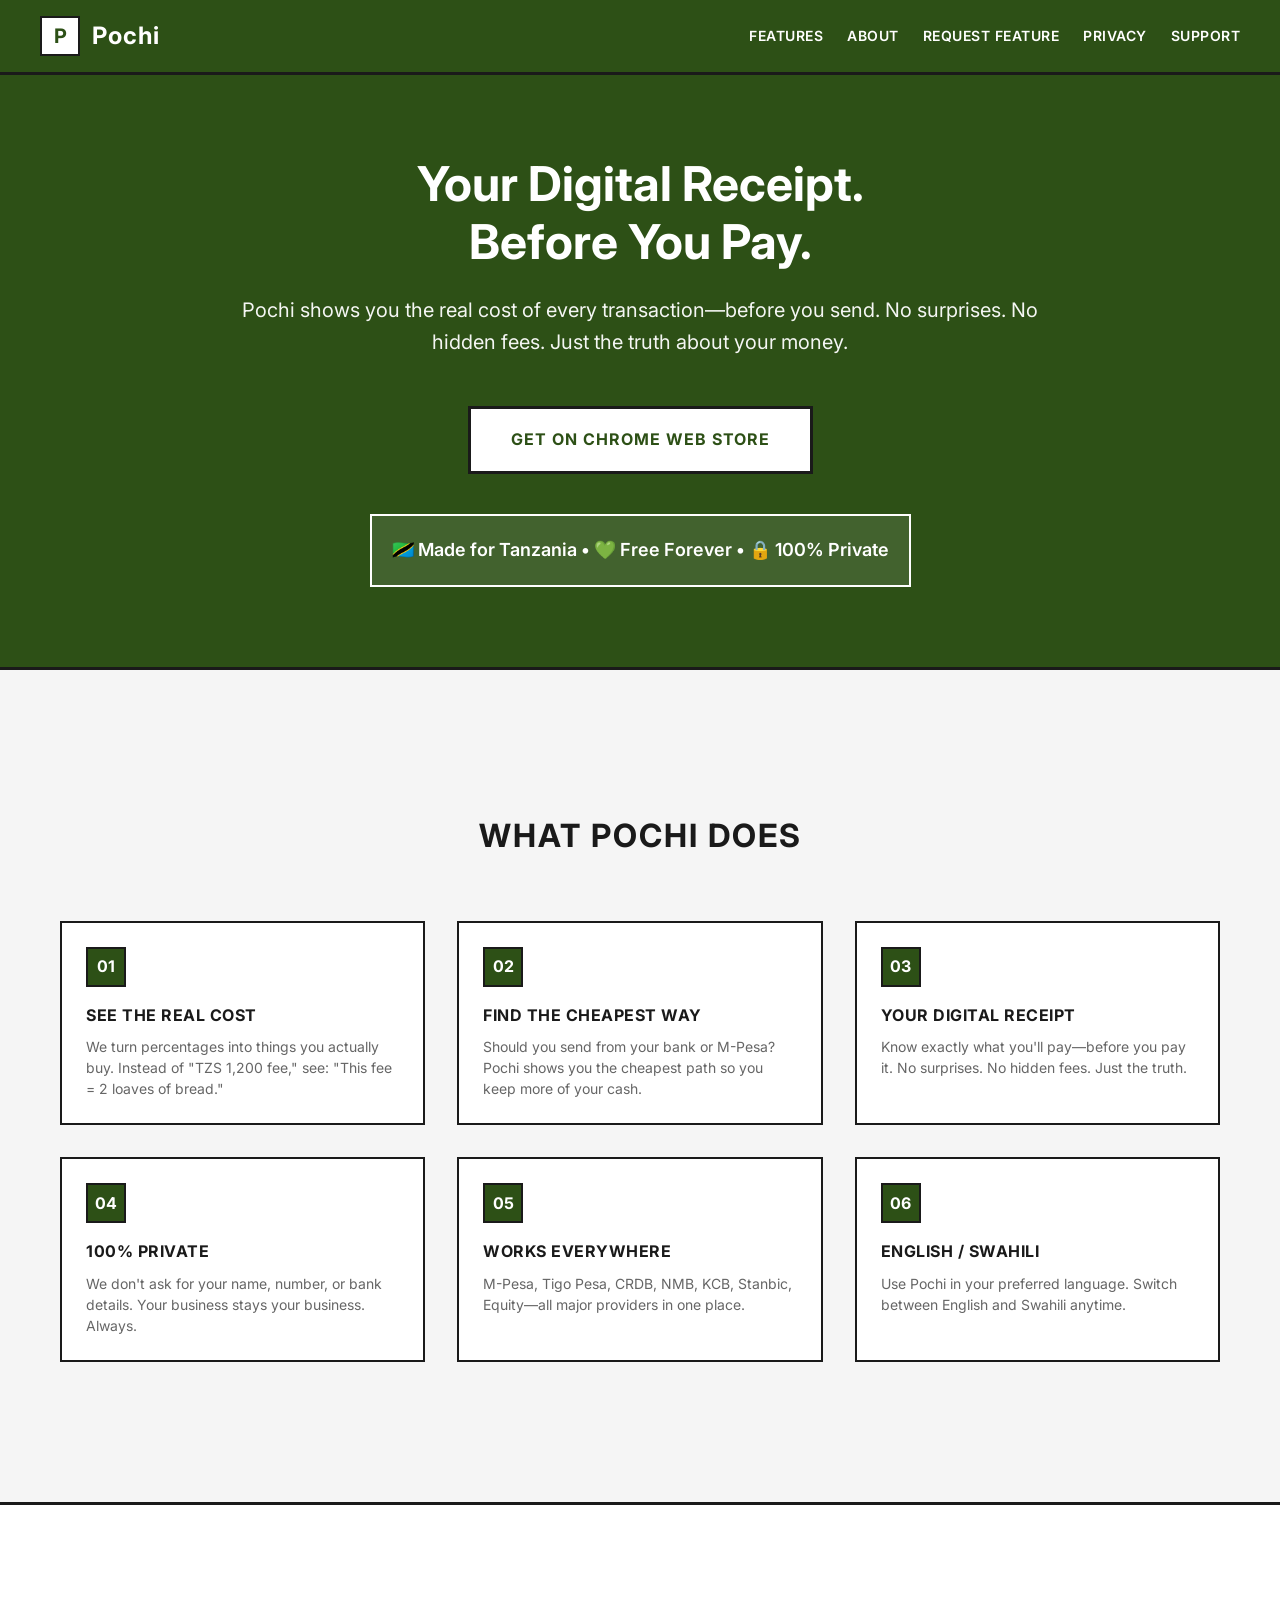
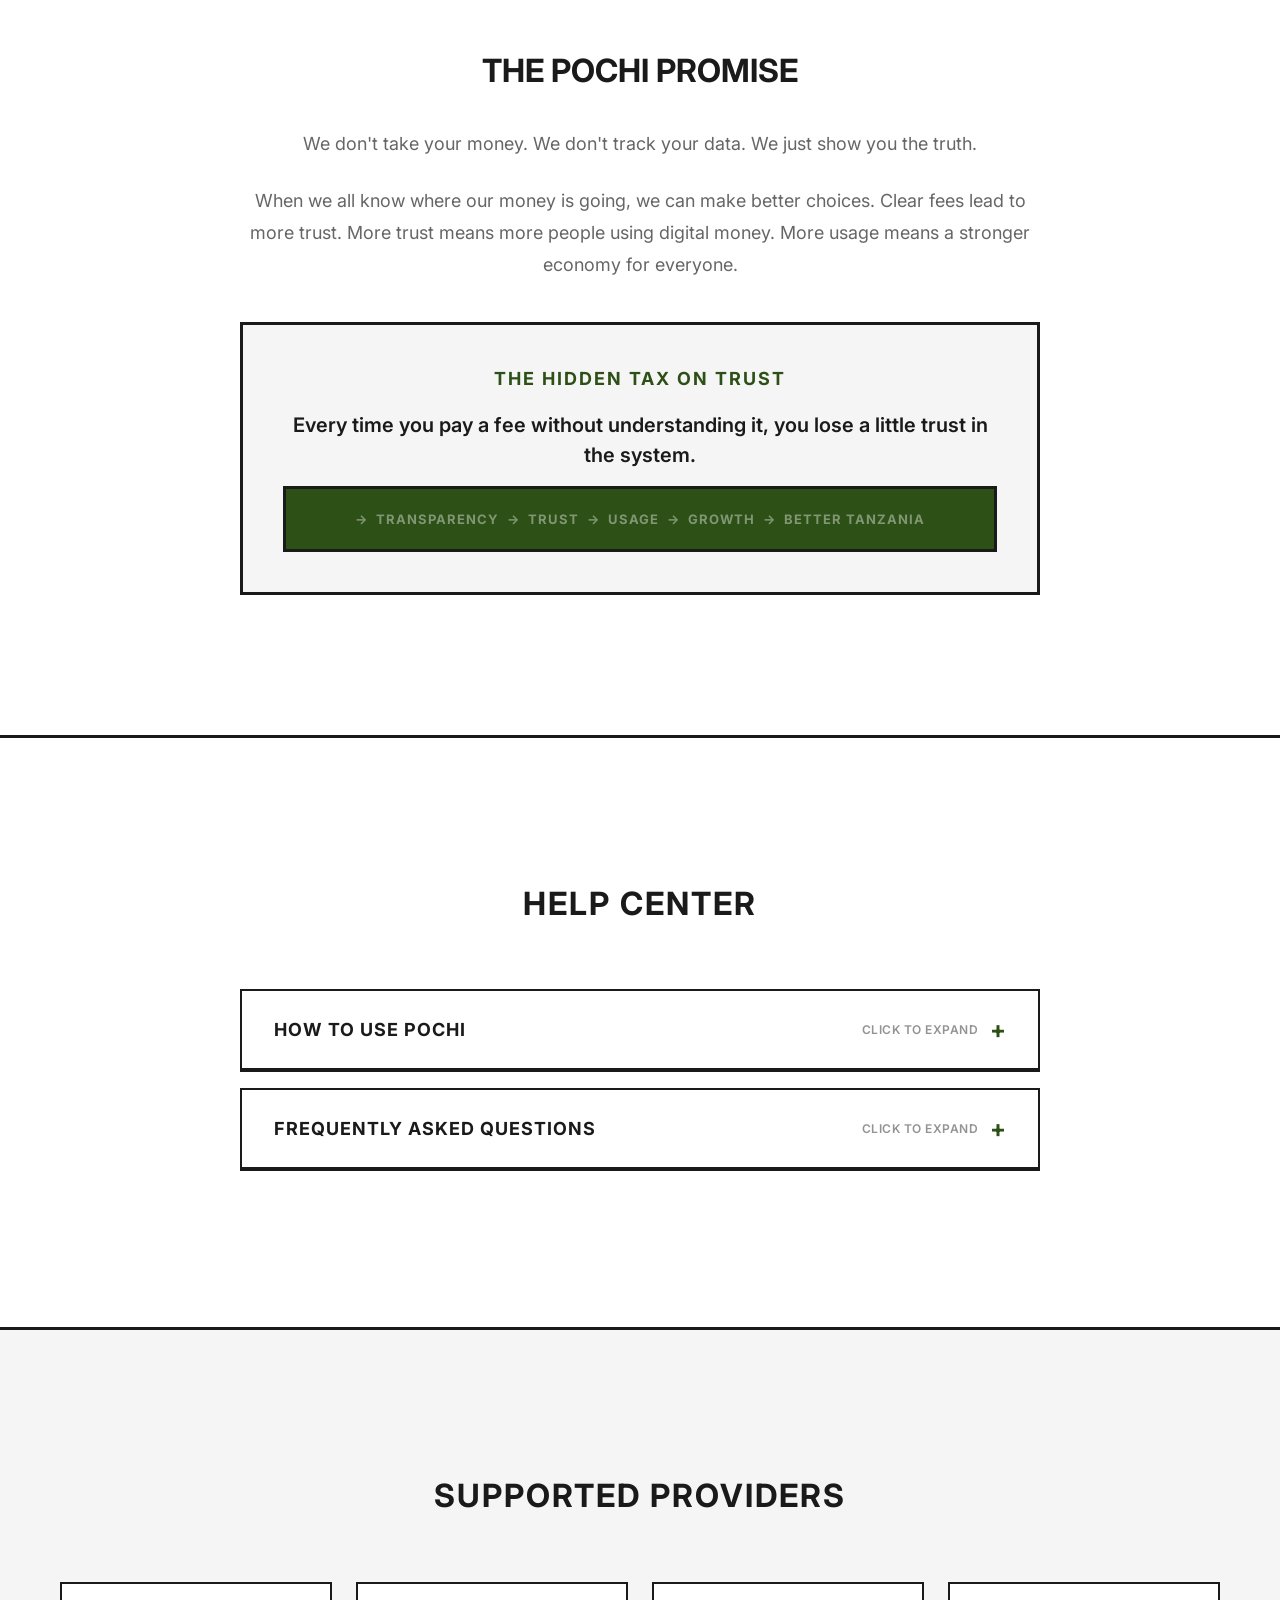
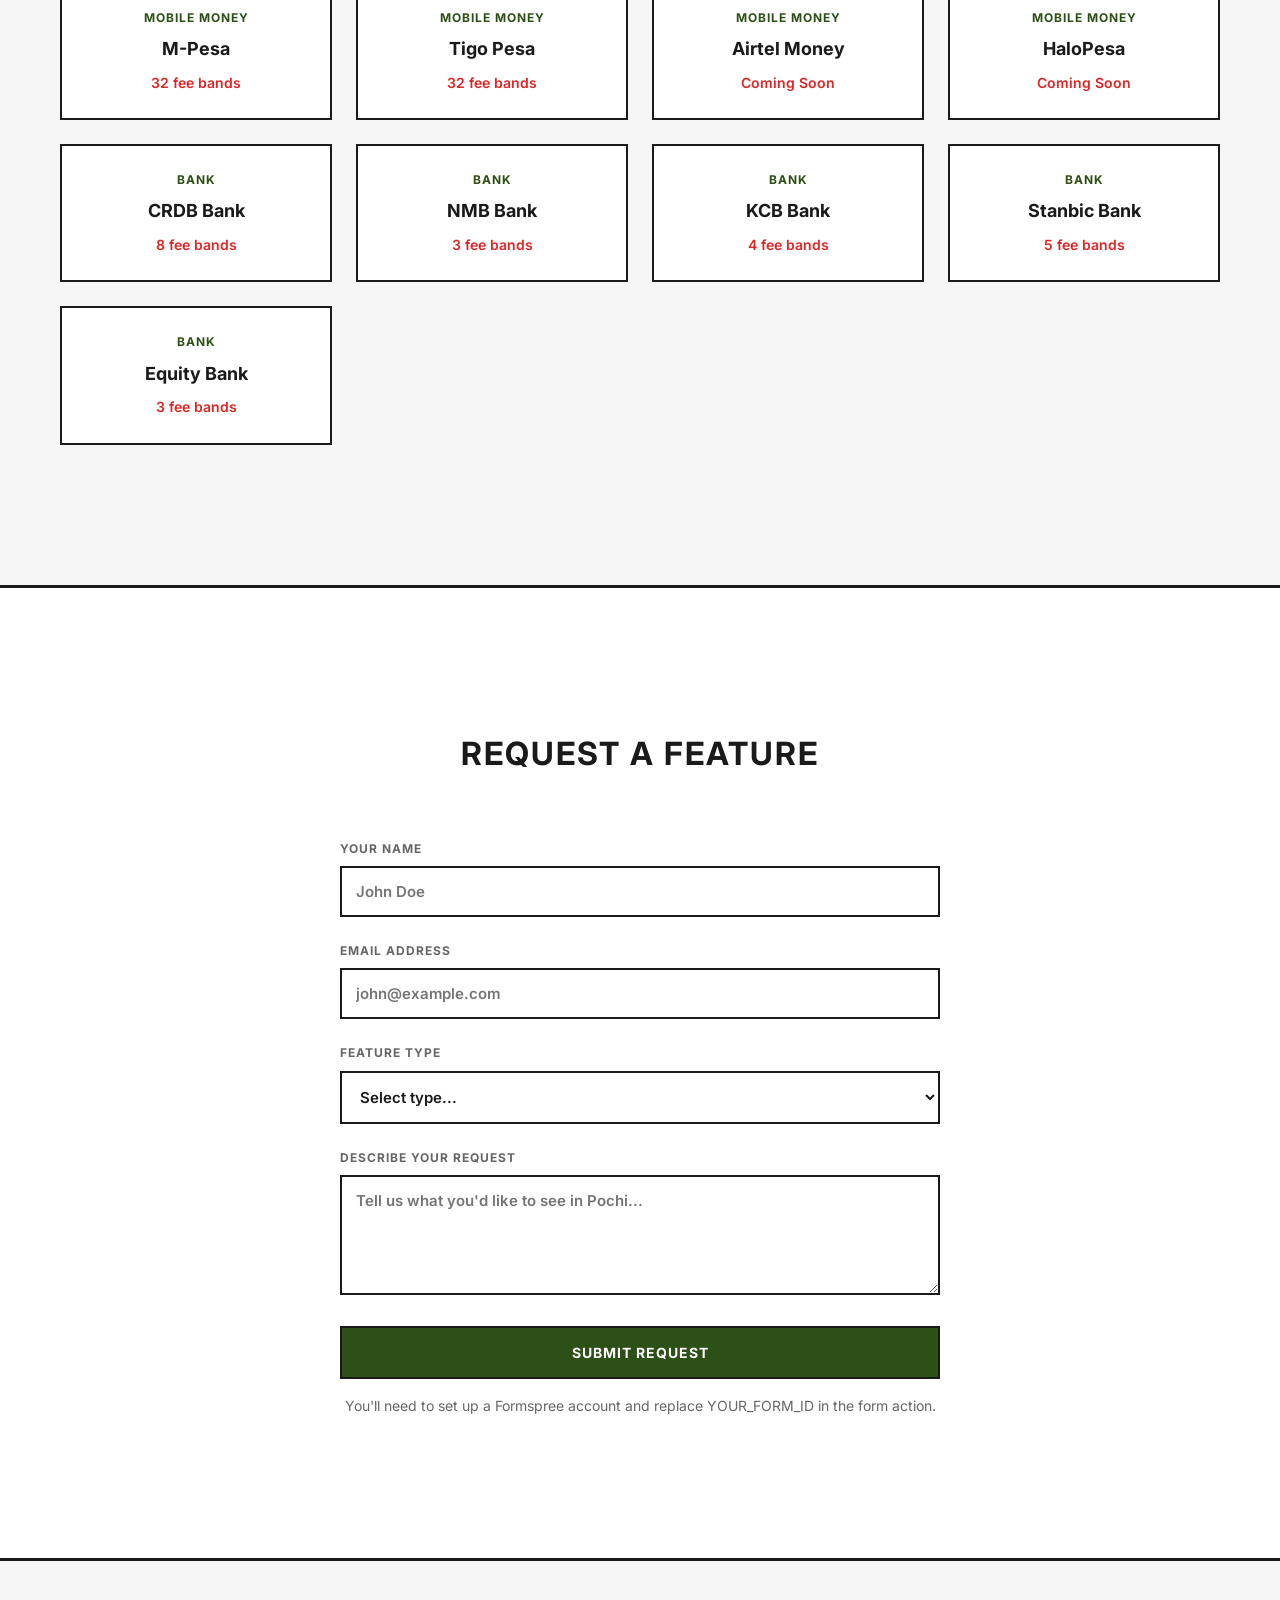
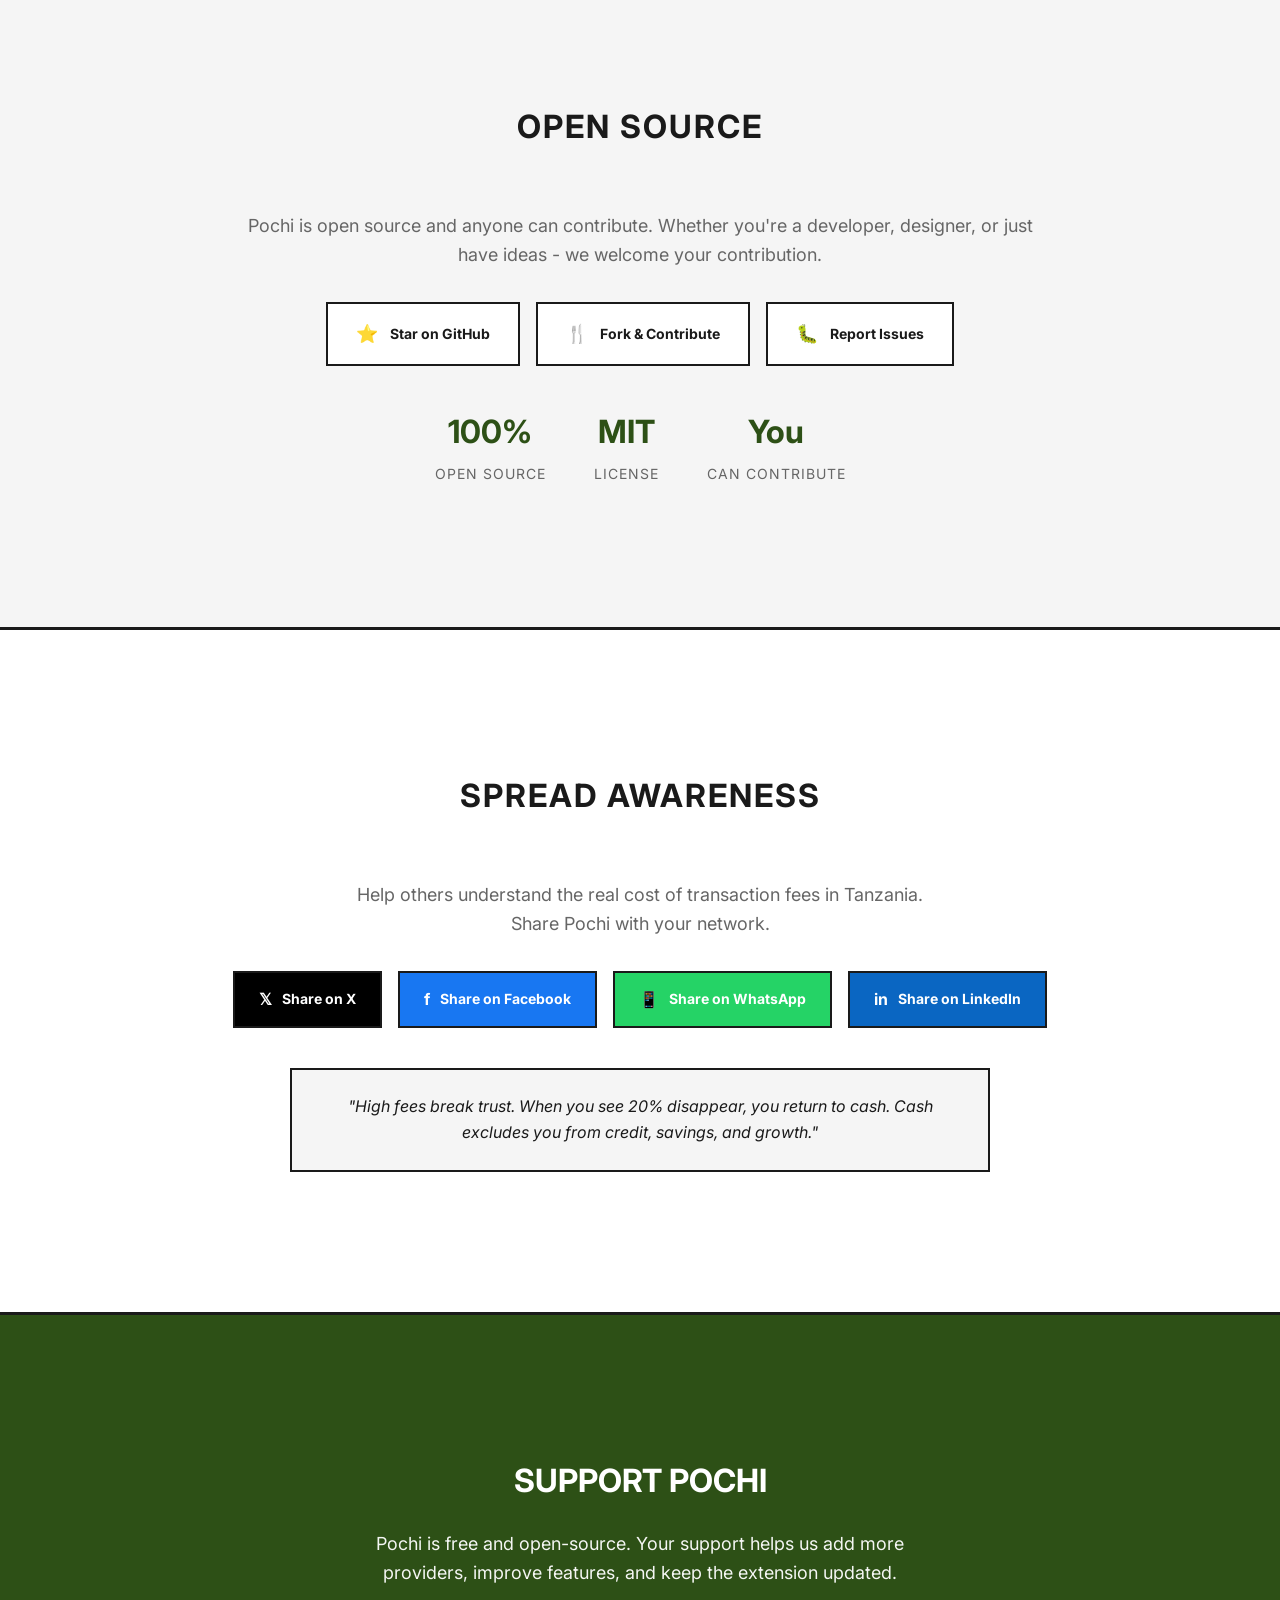
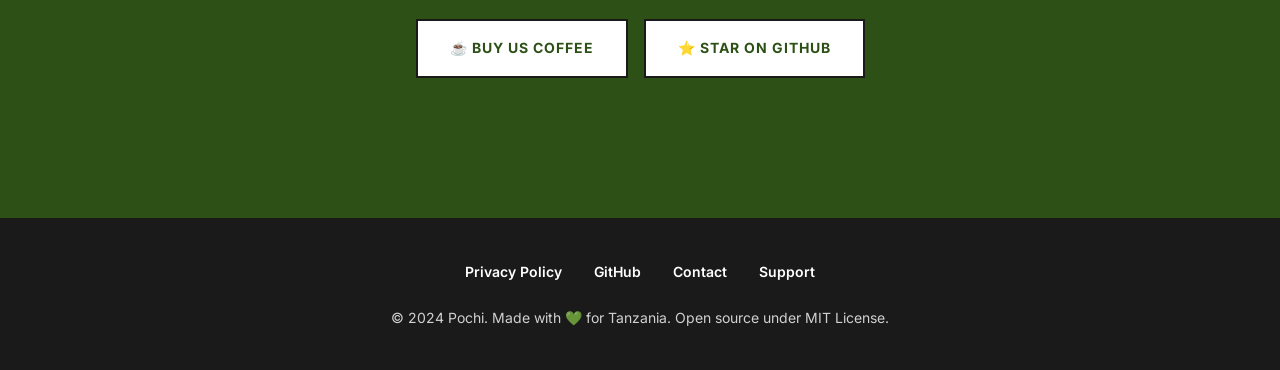
==== website/index.html @ 1e0b7e4b "Simplify How to Use section with cleaner, easier to read design" ====
<!DOCTYPE html>
<html lang="en">
<head>
  <meta charset="UTF-8">
  <meta name="viewport" content="width=device-width, initial-scale=1.0">
  <title>Pochi - Tanzania Mobile Money Fee Calculator</title>
  <link href="https://fonts.googleapis.com/css2?family=Inter:wght@400;500;600;700&display=swap" rel="stylesheet">
  <link rel="stylesheet" href="styles.css">
</head>
<body>
  <!-- Header -->
  <header class="header">
    <div class="header-content">
      <div class="brand">
        <div class="brand-icon">P</div>
        <div class="brand-name">Pochi</div>
      </div>
      <nav class="nav-links">
        <a href="#features">Features</a>
        <a href="#about">About</a>
        <a href="#request">Request Feature</a>
        <a href="privacy.html">Privacy</a>
        <a href="#support">Support</a>
      </nav>
    </div>
  </header>

  <!-- Hero Section -->
  <section class="hero">
    <div class="hero-content">
      <h1>Your Digital Receipt.<br>Before You Pay.</h1>
      <p>Pochi shows you the real cost of every transaction—before you send. No surprises. No hidden fees. Just the truth about your money.</p>
      <div>
        <a href="#" class="cta-button">Get on Chrome Web Store</a>
      </div>
      <div class="hero-tagline">
        🇹🇿 Made for Tanzania • 💚 Free Forever • 🔒 100% Private
      </div>
    </div>
  </section>

  <!-- Features Section -->
  <section class="features" id="features">
    <div class="container">
      <h2 class="section-title">What Pochi Does</h2>
      <div class="features-grid">
        <div class="feature-card">
          <div class="feature-number">01</div>
          <h3>See the Real Cost</h3>
          <p>We turn percentages into things you actually buy. Instead of "TZS 1,200 fee," see: "This fee = 2 loaves of bread."</p>
        </div>
        <div class="feature-card">
          <div class="feature-number">02</div>
          <h3>Find the Cheapest Way</h3>
          <p>Should you send from your bank or M-Pesa? Pochi shows you the cheapest path so you keep more of your cash.</p>
        </div>
        <div class="feature-card">
          <div class="feature-number">03</div>
          <h3>Your Digital Receipt</h3>
          <p>Know exactly what you'll pay—before you pay it. No surprises. No hidden fees. Just the truth.</p>
        </div>
        <div class="feature-card">
          <div class="feature-number">04</div>
          <h3>100% Private</h3>
          <p>We don't ask for your name, number, or bank details. Your business stays your business. Always.</p>
        </div>
        <div class="feature-card">
          <div class="feature-number">05</div>
          <h3>Works Everywhere</h3>
          <p>M-Pesa, Tigo Pesa, CRDB, NMB, KCB, Stanbic, Equity—all major providers in one place.</p>
        </div>
        <div class="feature-card">
          <div class="feature-number">06</div>
          <h3>English / Swahili</h3>
          <p>Use Pochi in your preferred language. Switch between English and Swahili anytime.</p>
        </div>
      </div>
    </div>
  </section>

  <!-- About Section -->
  <section class="about" id="about">
    <div class="container">
      <div class="about-content">
        <h2>The Pochi Promise</h2>
        <p>We don't take your money. We don't track your data. We just show you the truth.</p>
        <p>When we all know where our money is going, we can make better choices. Clear fees lead to more trust. More trust means more people using digital money. More usage means a stronger economy for everyone.</p>
        
        <div class="trust-tax-box">
          <div class="trust-tax-title">The Hidden Tax on Trust</div>
          <div class="trust-tax-text">Every time you pay a fee without understanding it, you lose a little trust in the system.</div>
          <div class="virtuous-cycle">
            <span class="vc-arrow">→</span>
            <span class="vc-word">Transparency</span>
            <span class="vc-arrow">→</span>
            <span class="vc-word">Trust</span>
            <span class="vc-arrow">→</span>
            <span class="vc-word">Usage</span>
            <span class="vc-arrow">→</span>
            <span class="vc-word">Growth</span>
            <span class="vc-arrow">→</span>
            <span class="vc-word">Better Tanzania</span>
          </div>
        </div>
      </div>
    </div>
  </section>

  <!-- How to Use & FAQ Section -->
  <section class="how-to-use" id="how-to-use">
    <div class="container">
      <h2 class="section-title">Help Center</h2>
      
      <!-- How to Use Accordion -->
      <div class="accordion">
        <button class="accordion-header" aria-expanded="false">
          <span class="accordion-title">How to Use Pochi</span>
          <span class="accordion-icon">+</span>
        </button>
        <div class="accordion-panel">
          <div class="simple-steps">
            <div class="simple-step">
              <span class="simple-number">1</span>
              <p><strong>Install</strong> — Add Pochi to Chrome from the Web Store (30 seconds)</p>
            </div>
            <div class="simple-step">
              <span class="simple-number">2</span>
              <p><strong>Click</strong> — Tap the green "P" icon when you want to send money</p>
            </div>
            <div class="simple-step">
              <span class="simple-number">3</span>
              <p><strong>Pick Provider</strong> — Choose M-Pesa, Tigo Pesa, or your bank</p>
            </div>
            <div class="simple-step">
              <span class="simple-number">4</span>
              <p><strong>Select Type</strong> — Send, Pay Bill, or Withdraw</p>
            </div>
            <div class="simple-step">
              <span class="simple-number">5</span>
              <p><strong>Enter Amount</strong> — Type or use quick buttons (5K, 10K, 50K, 100K)</p>
            </div>
            <div class="simple-step highlight">
              <span class="simple-number">6</span>
              <p><strong>See the Fee</strong> — View cost in red and what it could buy</p>
            </div>
          </div>
          
          <div class="simple-tips">
            <h4>Quick Tips</h4>
            <p>• Compare bank vs mobile to find the cheapest option</p>
            <p>• Click EN/SW to switch languages</p>
            <p>• Enable dark mode in settings for night use</p>
            <p>• Set auto-delete for privacy (24h, 7d, or 30d)</p>
          </div>
        </div>
      </div>

      <!-- FAQ Accordion -->
      <div class="accordion">
        <button class="accordion-header" aria-expanded="false">
          <span class="accordion-title">Frequently Asked Questions</span>
          <span class="accordion-icon">+</span>
        </button>
        <div class="accordion-panel">
          <div class="faq-list">
            <div class="faq-item">
              <h4>Is Pochi free to use?</h4>
              <p>Yes, Pochi is 100% free. We don't charge anything, we don't show ads, and we don't ask for payments. It's a community project for Tanzania.</p>
            </div>
            
            <div class="faq-item">
              <h4>Is my data safe with Pochi?</h4>
              <p>Absolutely. Pochi is 100% private. All calculations happen on your device. We don't collect your name, phone number, or any personal information. Your calculation history is stored only on your computer.</p>
            </div>
            
            <div class="faq-item">
              <h4>Do I need to create an account?</h4>
              <p>No. Pochi works immediately after installation. No login, no registration, no phone number required. Just install and start calculating.</p>
            </div>
            
            <div class="faq-item">
              <h4>How accurate are the fees?</h4>
              <p>We update our fee data regularly from official provider sources. However, fees can change, so always double-check with your provider before sending large amounts.</p>
            </div>
            
            <div class="faq-item">
              <h4>Can I use Pochi on my phone?</h4>
              <p>Pochi is a browser extension for Chrome on desktop. For mobile, we recommend bookmarking our website (pochi.tz) to quickly check fees on your phone's browser.</p>
            </div>
            
            <div class="faq-item">
              <h4>Which providers are supported?</h4>
              <p>Currently: M-Pesa, Tigo Pesa, CRDB Bank, NMB Bank, KCB Bank, Stanbic Bank, and Equity Bank. We're adding Airtel Money and HaloPesa soon.</p>
            </div>
            
            <div class="faq-item">
              <h4>Can I suggest a new feature?</h4>
              <p>Yes! Scroll down to the "Request a Feature" section and fill out the form. We read every suggestion and prioritize based on community needs.</p>
            </div>
            
            <div class="faq-item">
              <h4>Is Pochi open source?</h4>
              <p>Yes! Pochi is open source under the MIT License. Anyone can view the code, suggest improvements, or contribute. Visit our GitHub repository to learn more.</p>
            </div>
          </div>
        </div>
      </div>
    </div>
  </section>

  <!-- Providers Section -->
  <section class="providers">
    <div class="container">
      <h2 class="section-title">Supported Providers</h2>
      <div class="providers-grid">
        <div class="provider-card">
          <div class="provider-type">Mobile Money</div>
          <div class="provider-name">M-Pesa</div>
          <div class="provider-fee">32 fee bands</div>
        </div>
        <div class="provider-card">
          <div class="provider-type">Mobile Money</div>
          <div class="provider-name">Tigo Pesa</div>
          <div class="provider-fee">32 fee bands</div>
        </div>
        <div class="provider-card">
          <div class="provider-type">Mobile Money</div>
          <div class="provider-name">Airtel Money</div>
          <div class="provider-fee">Coming Soon</div>
        </div>
        <div class="provider-card">
          <div class="provider-type">Mobile Money</div>
          <div class="provider-name">HaloPesa</div>
          <div class="provider-fee">Coming Soon</div>
        </div>
        <div class="provider-card">
          <div class="provider-type">Bank</div>
          <div class="provider-name">CRDB Bank</div>
          <div class="provider-fee">8 fee bands</div>
        </div>
        <div class="provider-card">
          <div class="provider-type">Bank</div>
          <div class="provider-name">NMB Bank</div>
          <div class="provider-fee">3 fee bands</div>
        </div>
        <div class="provider-card">
          <div class="provider-type">Bank</div>
          <div class="provider-name">KCB Bank</div>
          <div class="provider-fee">4 fee bands</div>
        </div>
        <div class="provider-card">
          <div class="provider-type">Bank</div>
          <div class="provider-name">Stanbic Bank</div>
          <div class="provider-fee">5 fee bands</div>
        </div>
        <div class="provider-card">
          <div class="provider-type">Bank</div>
          <div class="provider-name">Equity Bank</div>
          <div class="provider-fee">3 fee bands</div>
        </div>
      </div>
    </div>
  </section>

  <!-- Feature Request Section -->
  <section class="feature-request" id="request">
    <div class="container">
      <h2 class="section-title">Request a Feature</h2>
      <div class="form-container">
        <form action="https://formspree.io/f/YOUR_FORM_ID" method="POST">
          <div class="form-group">
            <label for="name">Your Name</label>
            <input type="text" id="name" name="name" required placeholder="John Doe">
          </div>
          <div class="form-group">
            <label for="email">Email Address</label>
            <input type="email" id="email" name="email" required placeholder="john@example.com">
          </div>
          <div class="form-group">
            <label for="feature-type">Feature Type</label>
            <select id="feature-type" name="feature-type" required>
              <option value="">Select type...</option>
              <option value="new-provider">New Provider/Bank</option>
              <option value="new-feature">New Feature</option>
              <option value="bug-report">Bug Report</option>
              <option value="other">Other</option>
            </select>
          </div>
          <div class="form-group">
            <label for="message">Describe your request</label>
            <textarea id="message" name="message" required placeholder="Tell us what you'd like to see in Pochi..."></textarea>
          </div>
          <button type="submit" class="submit-btn">Submit Request</button>
        </form>
        <p style="text-align: center; margin-top: 16px; color: var(--gray-dark); font-size: 14px;">
          You'll need to set up a Formspree account and replace YOUR_FORM_ID in the form action.
        </p>
      </div>
    </div>
  </section>

  <!-- Open Source Section -->
  <section class="open-source">
    <div class="container">
      <h2 class="section-title">Open Source</h2>
      <div class="opensource-content">
        <p>Pochi is open source and anyone can contribute. Whether you're a developer, designer, or just have ideas - we welcome your contribution.</p>
        <div class="opensource-buttons">
          <a href="https://github.com/Baberre11/Pochi" class="opensource-btn" target="_blank">
            <span class="btn-icon">⭐</span>
            <span>Star on GitHub</span>
          </a>
          <a href="https://github.com/Baberre11/Pochi/fork" class="opensource-btn" target="_blank">
            <span class="btn-icon">🍴</span>
            <span>Fork & Contribute</span>
          </a>
          <a href="https://github.com/Baberre11/Pochi/issues" class="opensource-btn" target="_blank">
            <span class="btn-icon">🐛</span>
            <span>Report Issues</span>
          </a>
        </div>
        <div class="code-stats">
          <div class="stat">
            <span class="stat-number">100%</span>
            <span class="stat-label">Open Source</span>
          </div>
          <div class="stat">
            <span class="stat-number">MIT</span>
            <span class="stat-label">License</span>
          </div>
          <div class="stat">
            <span class="stat-number">You</span>
            <span class="stat-label">Can Contribute</span>
          </div>
        </div>
      </div>
    </div>
  </section>

  <!-- Share Section -->
  <section class="share-section">
    <div class="container">
      <h2 class="section-title">Spread Awareness</h2>
      <p class="share-subtitle">Help others understand the real cost of transaction fees in Tanzania. Share Pochi with your network.</p>
      <div class="share-buttons">
        <a href="https://twitter.com/intent/tweet?text=Know%20your%20fees!%20Pochi%20calculates%20M-Pesa%20and%20bank%20fees%20in%20real-time.%20Check%20it%20out:%20https://pochi.tz" class="share-btn twitter" target="_blank">
          <span class="share-icon">𝕏</span>
          <span>Share on X</span>
        </a>
        <a href="https://www.facebook.com/sharer/sharer.php?u=https://pochi.tz" class="share-btn facebook" target="_blank">
          <span class="share-icon">f</span>
          <span>Share on Facebook</span>
        </a>
        <a href="https://wa.me/?text=Check%20out%20Pochi%20-%20a%20free%20tool%20to%20calculate%20M-Pesa%20and%20bank%20fees%20in%20Tanzania:%20https://pochi.tz" class="share-btn whatsapp" target="_blank">
          <span class="share-icon">📱</span>
          <span>Share on WhatsApp</span>
        </a>
        <a href="https://www.linkedin.com/sharing/share-offsite/?url=https://pochi.tz" class="share-btn linkedin" target="_blank">
          <span class="share-icon">in</span>
          <span>Share on LinkedIn</span>
        </a>
      </div>
      <div class="share-message">
        <p>"High fees break trust. When you see 20% disappear, you return to cash. Cash excludes you from credit, savings, and growth."</p>
      </div>
    </div>
  </section>

  <!-- Support Section -->
  <section class="support" id="support">
    <div class="container">
      <h2>Support Pochi</h2>
      <p>Pochi is free and open-source. Your support helps us add more providers, improve features, and keep the extension updated.</p>
      <div class="support-buttons">
        <a href="https://www.buymeacoffee.com/pochi" class="support-btn" target="_blank">☕ Buy Us Coffee</a>
        <a href="https://github.com/Baberre11/Pochi" class="support-btn" target="_blank">⭐ Star on GitHub</a>
      </div>
    </div>
  </section>

  <!-- Footer -->
  <footer class="footer">
    <div class="footer-links">
      <a href="privacy.html">Privacy Policy</a>
      <a href="https://github.com/Baberre11/Pochi">GitHub</a>
      <a href="#request">Contact</a>
      <a href="#support">Support</a>
    </div>
    <div class="footer-copyright">
      © 2024 Pochi. Made with 💚 for Tanzania. Open source under MIT License.
    </div>
  </footer>

  <script src="main.js"></script>
</body>
</html>
---- website/styles.css ----
/* Pochi Website Styles - Independent from Extension */

:root {
  --green: #2d5016;
  --green-light: #4a7c23;
  --black: #1a1a1a;
  --white: #ffffff;
  --gray: #f5f5f5;
  --gray-dark: #666666;
  --border: #e0e0e0;
  --red: #dc2626;
}

* {
  box-sizing: border-box;
  margin: 0;
  padding: 0;
}

body {
  font-family: 'Inter', -apple-system, BlinkMacSystemFont, sans-serif;
  background: var(--white);
  color: var(--black);
  line-height: 1.6;
  -webkit-font-smoothing: antialiased;
}

/* Header */
.header {
  background: var(--green);
  border-bottom: 3px solid var(--black);
  padding: 16px 20px;
  position: sticky;
  top: 0;
  z-index: 100;
}

.header-content {
  max-width: 1200px;
  margin: 0 auto;
  display: flex;
  justify-content: space-between;
  align-items: center;
}

.brand {
  display: flex;
  align-items: center;
  gap: 12px;
  text-decoration: none;
}

.brand-icon {
  width: 40px;
  height: 40px;
  background: var(--white);
  color: var(--green);
  border: 2px solid var(--black);
  display: flex;
  align-items: center;
  justify-content: center;
  font-size: 20px;
  font-weight: 700;
}

.brand-name {
  font-size: 24px;
  font-weight: 700;
  color: var(--white);
  letter-spacing: 1px;
}

.nav-links {
  display: flex;
  gap: 24px;
}

.nav-links a {
  color: var(--white);
  text-decoration: none;
  font-weight: 600;
  font-size: 14px;
  text-transform: uppercase;
  letter-spacing: 0.5px;
  transition: opacity 0.2s;
}

.nav-links a:hover {
  opacity: 0.8;
}

.back-link {
  color: var(--white);
  text-decoration: none;
  font-weight: 600;
  font-size: 14px;
  text-transform: uppercase;
  letter-spacing: 0.5px;
}

.back-link:hover {
  opacity: 0.8;
}

/* Hero Section */
.hero {
  background: var(--green);
  color: var(--white);
  padding: 80px 20px;
  text-align: center;
  border-bottom: 3px solid var(--black);
}

.hero-content {
  max-width: 800px;
  margin: 0 auto;
}

.hero h1 {
  font-size: 48px;
  font-weight: 700;
  margin-bottom: 24px;
  line-height: 1.2;
}

.hero p {
  font-size: 20px;
  margin-bottom: 40px;
  opacity: 0.95;
}

.hero-tagline {
  font-size: 18px;
  font-weight: 600;
  margin-top: 32px;
  padding: 20px;
  background: rgba(255,255,255,0.1);
  border: 2px solid var(--white);
  display: inline-block;
}

.cta-button {
  display: inline-block;
  padding: 18px 40px;
  background: var(--white);
  color: var(--green);
  text-decoration: none;
  font-weight: 700;
  font-size: 16px;
  text-transform: uppercase;
  letter-spacing: 1px;
  border: 3px solid var(--black);
  transition: all 0.2s;
  margin: 8px;
}

.cta-button:hover {
  transform: translateY(-2px);
  box-shadow: 0 4px 12px rgba(0,0,0,0.3);
}

.cta-button.secondary {
  background: transparent;
  color: var(--white);
  border-color: var(--white);
}

/* Container */
.container {
  max-width: 1200px;
  margin: 0 auto;
  padding: 60px 20px;
}

.container-narrow {
  max-width: 800px;
  margin: 0 auto;
  padding: 60px 20px;
}

/* Section Titles */
.section-title {
  font-size: 32px;
  font-weight: 700;
  text-align: center;
  margin-bottom: 60px;
  text-transform: uppercase;
  letter-spacing: 2px;
}

.page-title {
  font-size: 36px;
  font-weight: 700;
  margin-bottom: 16px;
  text-transform: uppercase;
  letter-spacing: 1px;
}

/* Features Section */
.features {
  padding: 80px 20px;
  background: var(--gray);
  border-bottom: 3px solid var(--black);
}

.features-grid {
  display: grid;
  grid-template-columns: repeat(auto-fit, minmax(300px, 1fr));
  gap: 32px;
}

.feature-card {
  background: var(--white);
  border: 2px solid var(--black);
  padding: 24px;
  transition: transform 0.2s;
}

.feature-card:hover {
  transform: translateY(-4px);
}

.feature-number {
  width: 40px;
  height: 40px;
  background: var(--green);
  color: var(--white);
  display: flex;
  align-items: center;
  justify-content: center;
  font-size: 16px;
  font-weight: 700;
  margin-bottom: 16px;
  border: 2px solid var(--black);
}

.feature-card h3 {
  font-size: 16px;
  font-weight: 700;
  margin-bottom: 8px;
  text-transform: uppercase;
  letter-spacing: 0.5px;
}

.feature-card p {
  color: var(--gray-dark);
  font-size: 14px;
  line-height: 1.5;
}

/* About Section */
.about {
  padding: 80px 20px;
  background: var(--white);
  border-bottom: 3px solid var(--black);
}

.about-content {
  max-width: 800px;
  margin: 0 auto;
  text-align: center;
}

.about h2 {
  font-size: 32px;
  font-weight: 700;
  margin-bottom: 32px;
  text-transform: uppercase;
}

.about p {
  font-size: 18px;
  line-height: 1.8;
  margin-bottom: 24px;
  color: var(--gray-dark);
}

.trust-tax-box {
  background: var(--gray);
  border: 3px solid var(--black);
  padding: 40px;
  margin-top: 40px;
  text-align: center;
}

.trust-tax-title {
  font-size: 18px;
  font-weight: 700;
  color: var(--green);
  text-transform: uppercase;
  letter-spacing: 2px;
  margin-bottom: 16px;
}

.trust-tax-text {
  font-size: 20px;
  font-weight: 600;
  margin-bottom: 16px;
  line-height: 1.5;
}

.virtuous-cycle {
  display: flex;
  align-items: center;
  justify-content: center;
  flex-wrap: wrap;
  gap: 8px;
  font-size: 13px;
  font-weight: 700;
  color: var(--white);
  text-transform: uppercase;
  letter-spacing: 1px;
  background: var(--green);
  border: 3px solid var(--black);
  padding: 20px 32px;
  margin-top: 8px;
}

.vc-word {
  white-space: nowrap;
  opacity: 0.4;
  transition: all 0.5s ease;
}

.vc-arrow {
  color: var(--white);
  opacity: 0.4;
  display: inline-block;
  transition: all 0.5s ease;
}

/* Animation for arrow + word pairs - slower and smoother */
.vc-arrow:nth-child(1),
.vc-word:nth-child(2) {
  animation: lightbulb1 15s ease-in-out infinite;
}

.vc-arrow:nth-child(3),
.vc-word:nth-child(4) {
  animation: lightbulb2 15s ease-in-out infinite;
}

.vc-arrow:nth-child(5),
.vc-word:nth-child(6) {
  animation: lightbulb3 15s ease-in-out infinite;
}

.vc-arrow:nth-child(7),
.vc-word:nth-child(8) {
  animation: lightbulb4 15s ease-in-out infinite;
}

.vc-arrow:nth-child(9),
.vc-word:nth-child(10) {
  animation: lightbulb5 15s ease-in-out infinite;
}

.vc-arrow:nth-child(11),
.vc-word:nth-child(12) {
  animation: lightbulb6 15s ease-in-out infinite;
}

/* Smooth lightbulb-like glow animation */
@keyframes lightbulb1 {
  0%, 12% { opacity: 0.4; color: var(--white); text-shadow: none; transform: translateX(0); }
  16% { opacity: 1; color: #ffff00; text-shadow: 0 0 20px rgba(255, 255, 0, 1), 0 0 40px rgba(255, 255, 0, 0.6); transform: translateX(3px); }
  20%, 100% { opacity: 0.4; color: var(--white); text-shadow: none; transform: translateX(0); }
}

@keyframes lightbulb2 {
  0%, 28% { opacity: 0.4; color: var(--white); text-shadow: none; transform: translateX(0); }
  32% { opacity: 1; color: #ffff00; text-shadow: 0 0 20px rgba(255, 255, 0, 1), 0 0 40px rgba(255, 255, 0, 0.6); transform: translateX(3px); }
  36%, 100% { opacity: 0.4; color: var(--white); text-shadow: none; transform: translateX(0); }
}

@keyframes lightbulb3 {
  0%, 44% { opacity: 0.4; color: var(--white); text-shadow: none; transform: translateX(0); }
  48% { opacity: 1; color: #ffff00; text-shadow: 0 0 20px rgba(255, 255, 0, 1), 0 0 40px rgba(255, 255, 0, 0.6); transform: translateX(3px); }
  52%, 100% { opacity: 0.4; color: var(--white); text-shadow: none; transform: translateX(0); }
}

@keyframes lightbulb4 {
  0%, 60% { opacity: 0.4; color: var(--white); text-shadow: none; transform: translateX(0); }
  64% { opacity: 1; color: #ffff00; text-shadow: 0 0 20px rgba(255, 255, 0, 1), 0 0 40px rgba(255, 255, 0, 0.6); transform: translateX(3px); }
  68%, 100% { opacity: 0.4; color: var(--white); text-shadow: none; transform: translateX(0); }
}

@keyframes lightbulb5 {
  0%, 76% { opacity: 0.4; color: var(--white); text-shadow: none; transform: translateX(0); }
  80% { opacity: 1; color: #ffff00; text-shadow: 0 0 20px rgba(255, 255, 0, 1), 0 0 40px rgba(255, 255, 0, 0.6); transform: translateX(3px); }
  84%, 100% { opacity: 0.4; color: var(--white); text-shadow: none; transform: translateX(0); }
}

@keyframes lightbulb6 {
  0%, 90% { opacity: 0.4; color: var(--white); text-shadow: none; transform: translateX(0); }
  94% { opacity: 1; color: #ffff00; text-shadow: 0 0 20px rgba(255, 255, 0, 1), 0 0 40px rgba(255, 255, 0, 0.6); transform: translateX(3px); }
  98%, 100% { opacity: 0.4; color: var(--white); text-shadow: none; transform: translateX(0); }
}

/* Help Center / Accordion Section */
.how-to-use {
  padding: 80px 20px;
  background: var(--white);
  border-bottom: 3px solid var(--black);
}

.accordion {
  max-width: 800px;
  margin: 0 auto 16px;
  background: var(--gray);
  border: 2px solid var(--black);
}

.accordion-header {
  width: 100%;
  padding: 24px 32px;
  background: var(--white);
  border: none;
  border-bottom: 2px solid var(--black);
  display: flex;
  justify-content: space-between;
  align-items: center;
  cursor: pointer;
  font-family: inherit;
  transition: all 0.2s;
  position: relative;
}

.accordion-header::after {
  content: 'Click to expand';
  position: absolute;
  right: 60px;
  font-size: 12px;
  font-weight: 600;
  color: var(--gray-dark);
  text-transform: uppercase;
  letter-spacing: 0.5px;
  opacity: 0.7;
}

.accordion-header[aria-expanded="true"]::after {
  content: 'Click to collapse';
}

.accordion-header:hover {
  background: var(--green);
}

.accordion-header:hover .accordion-title,
.accordion-header:hover::after {
  color: var(--white);
}

.accordion-header:hover .accordion-icon {
  color: var(--white);
}

.accordion-title {
  font-size: 18px;
  font-weight: 700;
  text-transform: uppercase;
  letter-spacing: 1px;
  color: var(--black);
}

.accordion-icon {
  font-size: 24px;
  font-weight: 700;
  color: var(--green);
  transition: transform 0.3s;
}

.accordion-header[aria-expanded="true"] .accordion-icon {
  transform: rotate(45deg);
}

.accordion-panel {
  max-height: 0;
  overflow: hidden;
  transition: max-height 0.4s ease-out;
  background: var(--white);
}

.accordion-panel.active {
  max-height: 2000px;
  transition: max-height 0.5s ease-in;
}

/* FAQ Styles */
.faq-list {
  padding: 32px;
}

.faq-item {
  padding: 20px 0;
  border-bottom: 1px solid var(--border);
}

.faq-item:last-child {
  border-bottom: none;
}

.faq-item h4 {
  font-size: 16px;
  font-weight: 700;
  color: var(--black);
  margin-bottom: 8px;
  text-transform: uppercase;
  letter-spacing: 0.5px;
}

.faq-item p {
  font-size: 15px;
  color: var(--gray-dark);
  line-height: 1.6;
}

/* Simple Steps (inside accordion) */
.simple-steps {
  padding: 32px;
}

.simple-step {
  display: flex;
  align-items: center;
  gap: 16px;
  padding: 16px 0;
  border-bottom: 1px solid var(--border);
}

.simple-step:last-child {
  border-bottom: none;
}

.simple-step.highlight {
  background: var(--green);
  margin: 0 -32px;
  padding: 16px 32px;
  color: var(--white);
}

.simple-step.highlight p {
  color: var(--white);
}

.simple-number {
  width: 32px;
  height: 32px;
  background: var(--green);
  color: var(--white);
  display: flex;
  align-items: center;
  justify-content: center;
  font-size: 14px;
  font-weight: 700;
  border: 2px solid var(--black);
  flex-shrink: 0;
}

.simple-step.highlight .simple-number {
  background: var(--white);
  color: var(--green);
}

.simple-step p {
  font-size: 15px;
  color: var(--gray-dark);
  line-height: 1.5;
  margin: 0;
}

.simple-step strong {
  color: var(--black);
  font-weight: 700;
}

.simple-step.highlight strong {
  color: var(--white);
}

/* Simple Tips */
.simple-tips {
  padding: 24px 32px;
  background: var(--gray);
  border-top: 2px solid var(--black);
}

.simple-tips h4 {
  font-size: 14px;
  font-weight: 700;
  margin-bottom: 12px;
  text-transform: uppercase;
  letter-spacing: 1px;
  color: var(--green);
}

.simple-tips p {
  font-size: 14px;
  color: var(--gray-dark);
  margin-bottom: 8px;
  line-height: 1.5;
}

.simple-tips p:last-child {
  margin-bottom: 0;
}

/* Providers Section */
.providers {
  padding: 80px 20px;
  background: var(--gray);
  border-bottom: 3px solid var(--black);
}

.providers-grid {
  display: grid;
  grid-template-columns: repeat(auto-fit, minmax(250px, 1fr));
  gap: 24px;
  margin-top: 40px;
}

.provider-card {
  background: var(--white);
  border: 2px solid var(--black);
  padding: 24px;
  text-align: center;
}

.provider-type {
  font-size: 12px;
  font-weight: 700;
  color: var(--green);
  text-transform: uppercase;
  letter-spacing: 1px;
  margin-bottom: 8px;
}

.provider-name {
  font-size: 18px;
  font-weight: 700;
  margin-bottom: 8px;
}

.provider-fee {
  font-size: 14px;
  color: var(--red);
  font-weight: 600;
}

/* Feature Request Form */
.feature-request {
  padding: 80px 20px;
  background: var(--white);
  border-bottom: 3px solid var(--black);
}

.form-container {
  max-width: 600px;
  margin: 0 auto;
}

.form-group {
  margin-bottom: 24px;
}

.form-group label {
  display: block;
  font-size: 12px;
  font-weight: 700;
  color: var(--gray-dark);
  text-transform: uppercase;
  letter-spacing: 1px;
  margin-bottom: 8px;
}

.form-group input,
.form-group textarea,
.form-group select {
  width: 100%;
  padding: 14px;
  font-family: inherit;
  font-size: 15px;
  font-weight: 600;
  border: 2px solid var(--black);
  background: var(--white);
  color: var(--black);
}

.form-group textarea {
  min-height: 120px;
  resize: vertical;
}

.submit-btn {
  width: 100%;
  padding: 16px;
  background: var(--green);
  color: var(--white);
  border: 2px solid var(--black);
  font-family: inherit;
  font-size: 14px;
  font-weight: 700;
  cursor: pointer;
  text-transform: uppercase;
  letter-spacing: 1px;
  transition: all 0.2s;
}

.submit-btn:hover {
  background: var(--green-light);
}

/* Open Source Section */
.open-source {
  padding: 80px 20px;
  background: var(--gray);
  border-bottom: 3px solid var(--black);
}

.opensource-content {
  max-width: 800px;
  margin: 0 auto;
  text-align: center;
}

.opensource-content p {
  font-size: 18px;
  color: var(--gray-dark);
  margin-bottom: 32px;
}

.opensource-buttons {
  display: flex;
  justify-content: center;
  gap: 16px;
  flex-wrap: wrap;
  margin-bottom: 40px;
}

.opensource-btn {
  display: flex;
  align-items: center;
  gap: 12px;
  padding: 16px 28px;
  background: var(--white);
  color: var(--black);
  text-decoration: none;
  font-weight: 700;
  font-size: 14px;
  border: 2px solid var(--black);
  transition: all 0.2s;
}

.opensource-btn:hover {
  background: var(--green);
  color: var(--white);
  transform: translateY(-2px);
}

.btn-icon {
  font-size: 18px;
}

.code-stats {
  display: flex;
  justify-content: center;
  gap: 48px;
  flex-wrap: wrap;
}

.stat {
  text-align: center;
}

.stat-number {
  display: block;
  font-size: 32px;
  font-weight: 700;
  color: var(--green);
  margin-bottom: 4px;
}

.stat-label {
  font-size: 14px;
  color: var(--gray-dark);
  text-transform: uppercase;
  letter-spacing: 1px;
}

/* Share Section */
.share-section {
  padding: 80px 20px;
  background: var(--white);
  border-bottom: 3px solid var(--black);
  text-align: center;
}

.share-subtitle {
  font-size: 18px;
  color: var(--gray-dark);
  margin-bottom: 32px;
  max-width: 600px;
  margin-left: auto;
  margin-right: auto;
}

.share-buttons {
  display: flex;
  justify-content: center;
  gap: 16px;
  flex-wrap: wrap;
  margin-bottom: 40px;
}

.share-btn {
  display: flex;
  align-items: center;
  gap: 10px;
  padding: 14px 24px;
  color: var(--white);
  text-decoration: none;
  font-weight: 700;
  font-size: 14px;
  border: 2px solid var(--black);
  transition: all 0.2s;
}

.share-btn:hover {
  transform: translateY(-2px);
  box-shadow: 0 4px 12px rgba(0,0,0,0.2);
}

.share-btn.twitter {
  background: #000000;
}

.share-btn.facebook {
  background: #1877f2;
}

.share-btn.whatsapp {
  background: #25d366;
}

.share-btn.linkedin {
  background: #0a66c2;
}

.share-icon {
  font-size: 16px;
  font-weight: 700;
}

.share-message {
  background: var(--gray);
  border: 2px solid var(--black);
  padding: 24px;
  max-width: 700px;
  margin: 0 auto;
}

.share-message p {
  font-size: 16px;
  font-style: italic;
  color: var(--black);
  margin: 0;
  line-height: 1.6;
}

/* Support Section */
.support {
  padding: 80px 20px;
  background: var(--green);
  color: var(--white);
  text-align: center;
  border-bottom: 3px solid var(--black);
}

.support h2 {
  font-size: 32px;
  font-weight: 700;
  margin-bottom: 24px;
  text-transform: uppercase;
}

.support p {
  font-size: 18px;
  max-width: 600px;
  margin: 0 auto 32px;
  opacity: 0.95;
}

.support-buttons {
  display: flex;
  justify-content: center;
  gap: 16px;
  flex-wrap: wrap;
}

.support-btn {
  display: inline-block;
  padding: 16px 32px;
  background: var(--white);
  color: var(--green);
  text-decoration: none;
  font-weight: 700;
  font-size: 14px;
  text-transform: uppercase;
  letter-spacing: 1px;
  border: 2px solid var(--black);
  transition: all 0.2s;
}

.support-btn:hover {
  transform: translateY(-2px);
  box-shadow: 0 4px 12px rgba(0,0,0,0.3);
}

/* Privacy Page Specific */
.last-updated {
  font-size: 14px;
  color: var(--gray-dark);
  margin-bottom: 40px;
  font-style: italic;
}

.privacy-box {
  background: var(--gray);
  border: 3px solid var(--green);
  padding: 32px;
  margin: 40px 0;
}

.privacy-box h3 {
  font-size: 20px;
  font-weight: 700;
  color: var(--green);
  margin-bottom: 16px;
  display: flex;
  align-items: center;
  gap: 12px;
}

.privacy-list {
  list-style: none;
  padding: 0;
}

.privacy-list li {
  font-size: 16px;
  padding: 12px 0;
  padding-left: 32px;
  position: relative;
  border-bottom: 1px solid var(--border);
}

.privacy-list li:last-child {
  border-bottom: none;
}

.privacy-list li::before {
  content: '✓';
  position: absolute;
  left: 0;
  color: var(--green);
  font-weight: 700;
  font-size: 20px;
}

.highlight-box {
  background: var(--green);
  color: var(--white);
  padding: 24px;
  margin: 32px 0;
  border: 3px solid var(--black);
}

.highlight-box p {
  color: var(--white);
  margin: 0;
  font-size: 18px;
  font-weight: 600;
}

/* Footer */
.footer {
  background: var(--black);
  color: var(--white);
  padding: 40px 20px;
  text-align: center;
}

.footer-links {
  display: flex;
  justify-content: center;
  gap: 32px;
  margin-bottom: 24px;
  flex-wrap: wrap;
}

.footer-links a {
  color: var(--white);
  text-decoration: none;
  font-weight: 600;
  font-size: 14px;
  transition: opacity 0.2s;
}

.footer-links a:hover {
  opacity: 0.8;
}

.footer-copyright {
  font-size: 14px;
  opacity: 0.8;
}

/* Mobile Responsive */
@media (max-width: 768px) {
  .hero h1 {
    font-size: 32px;
  }

  .hero p {
    font-size: 16px;
  }

  .nav-links {
    display: none;
  }

  .features-grid {
    grid-template-columns: 1fr;
  }

  .support-buttons {
    flex-direction: column;
    align-items: center;
  }

  .support-btn {
    width: 100%;
    max-width: 300px;
  }

  .page-title {
    font-size: 28px;
  }
}
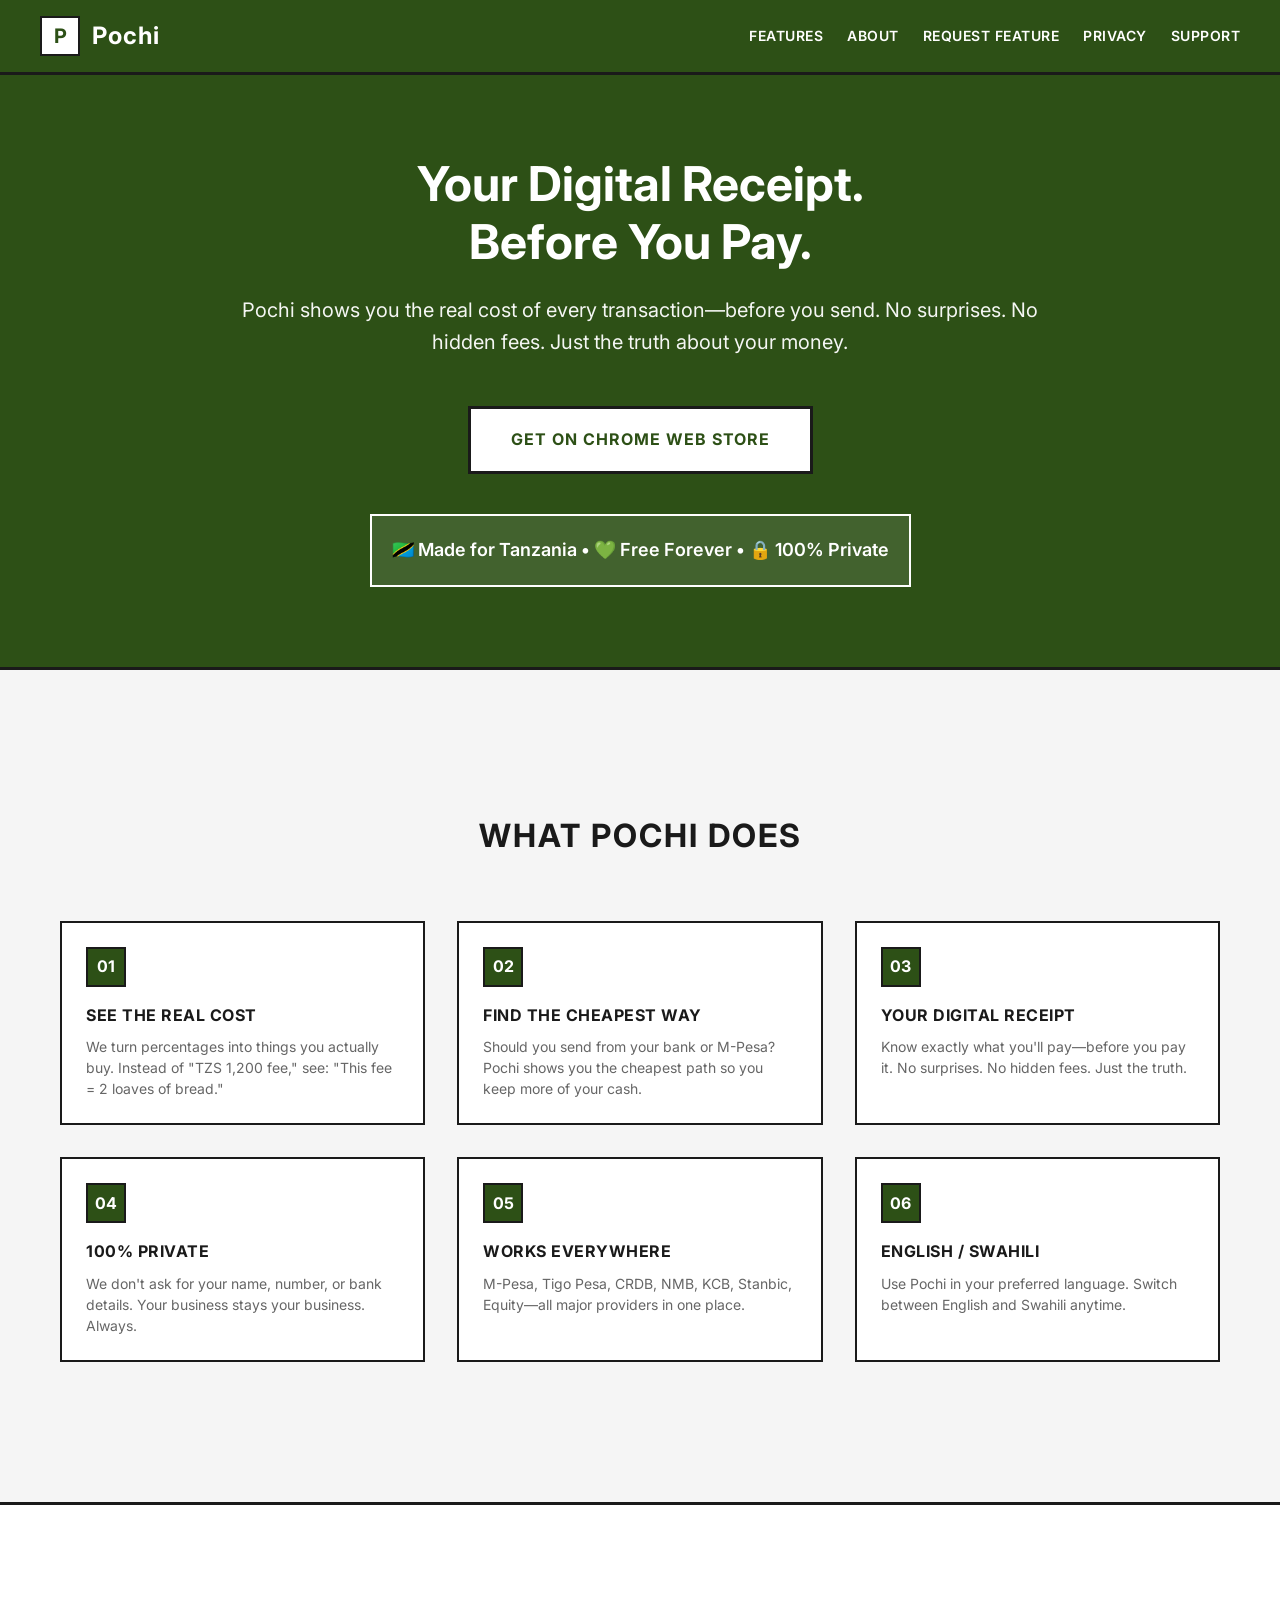
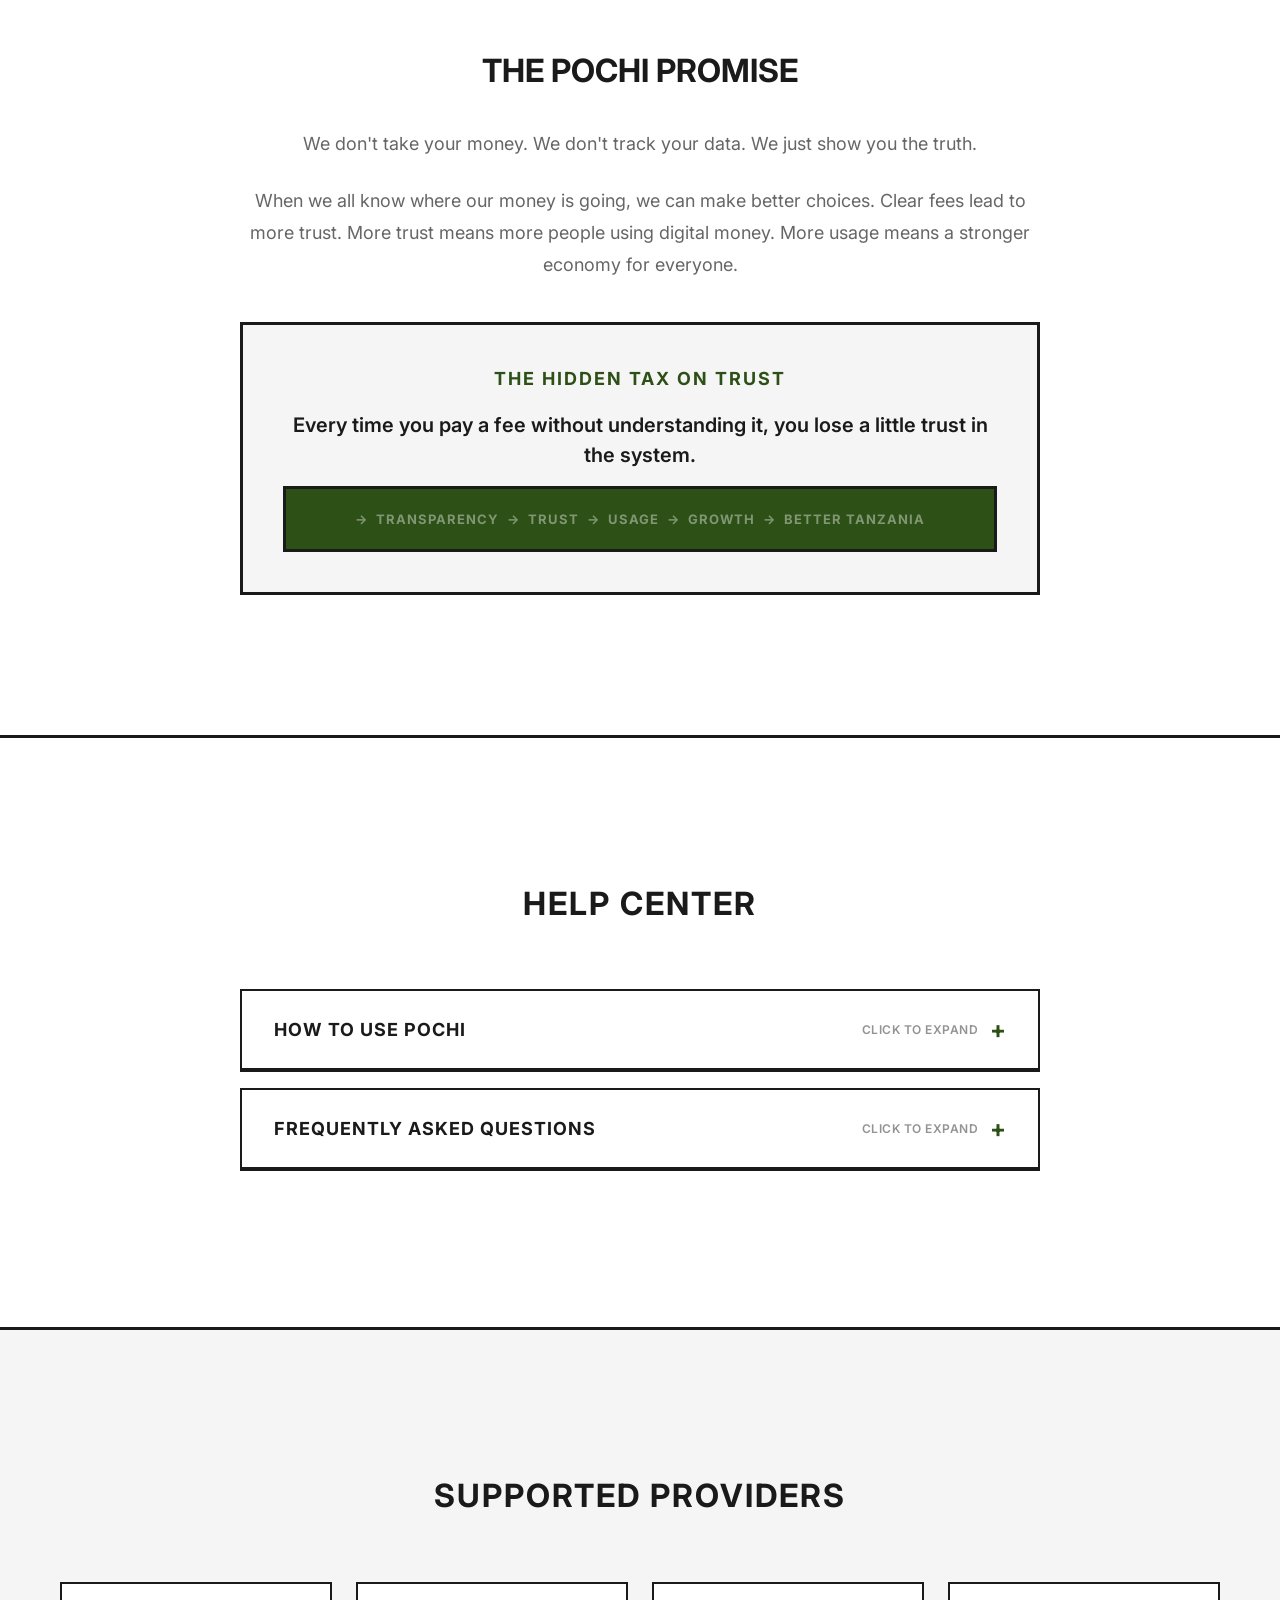
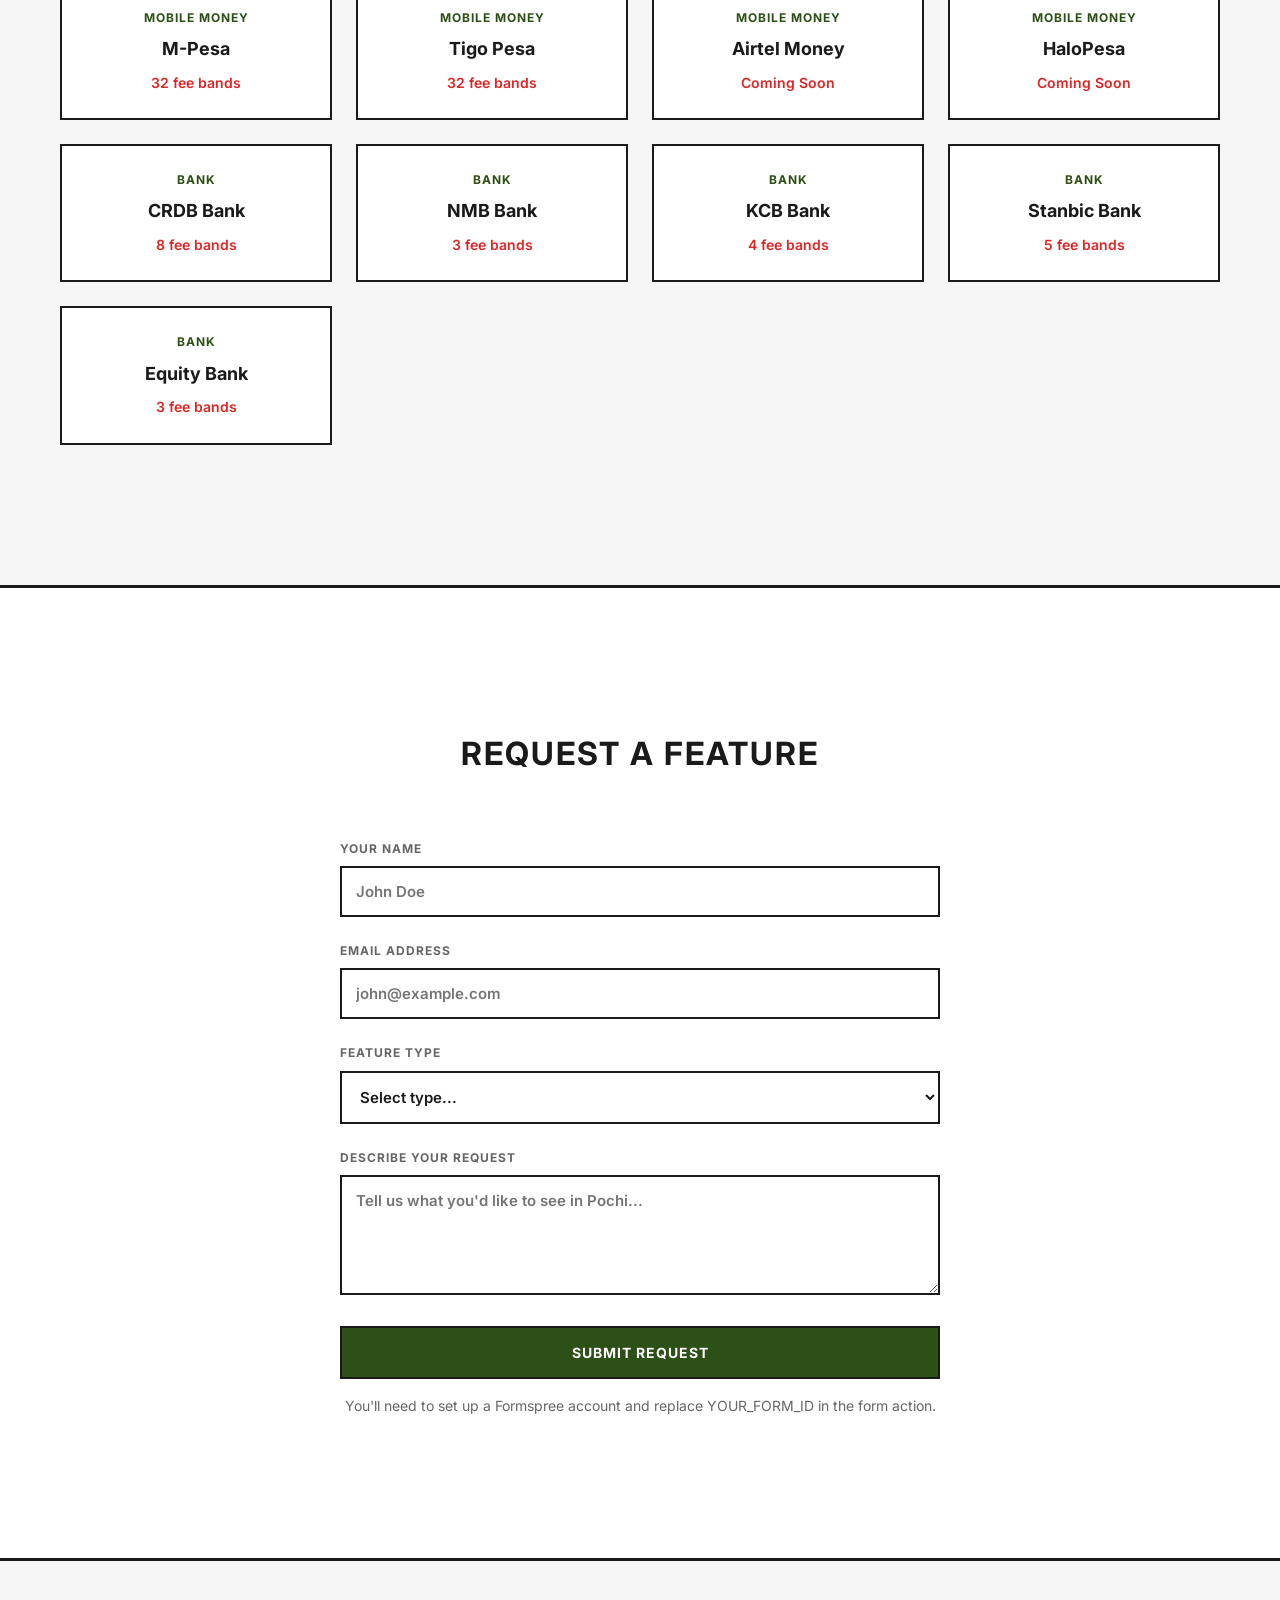
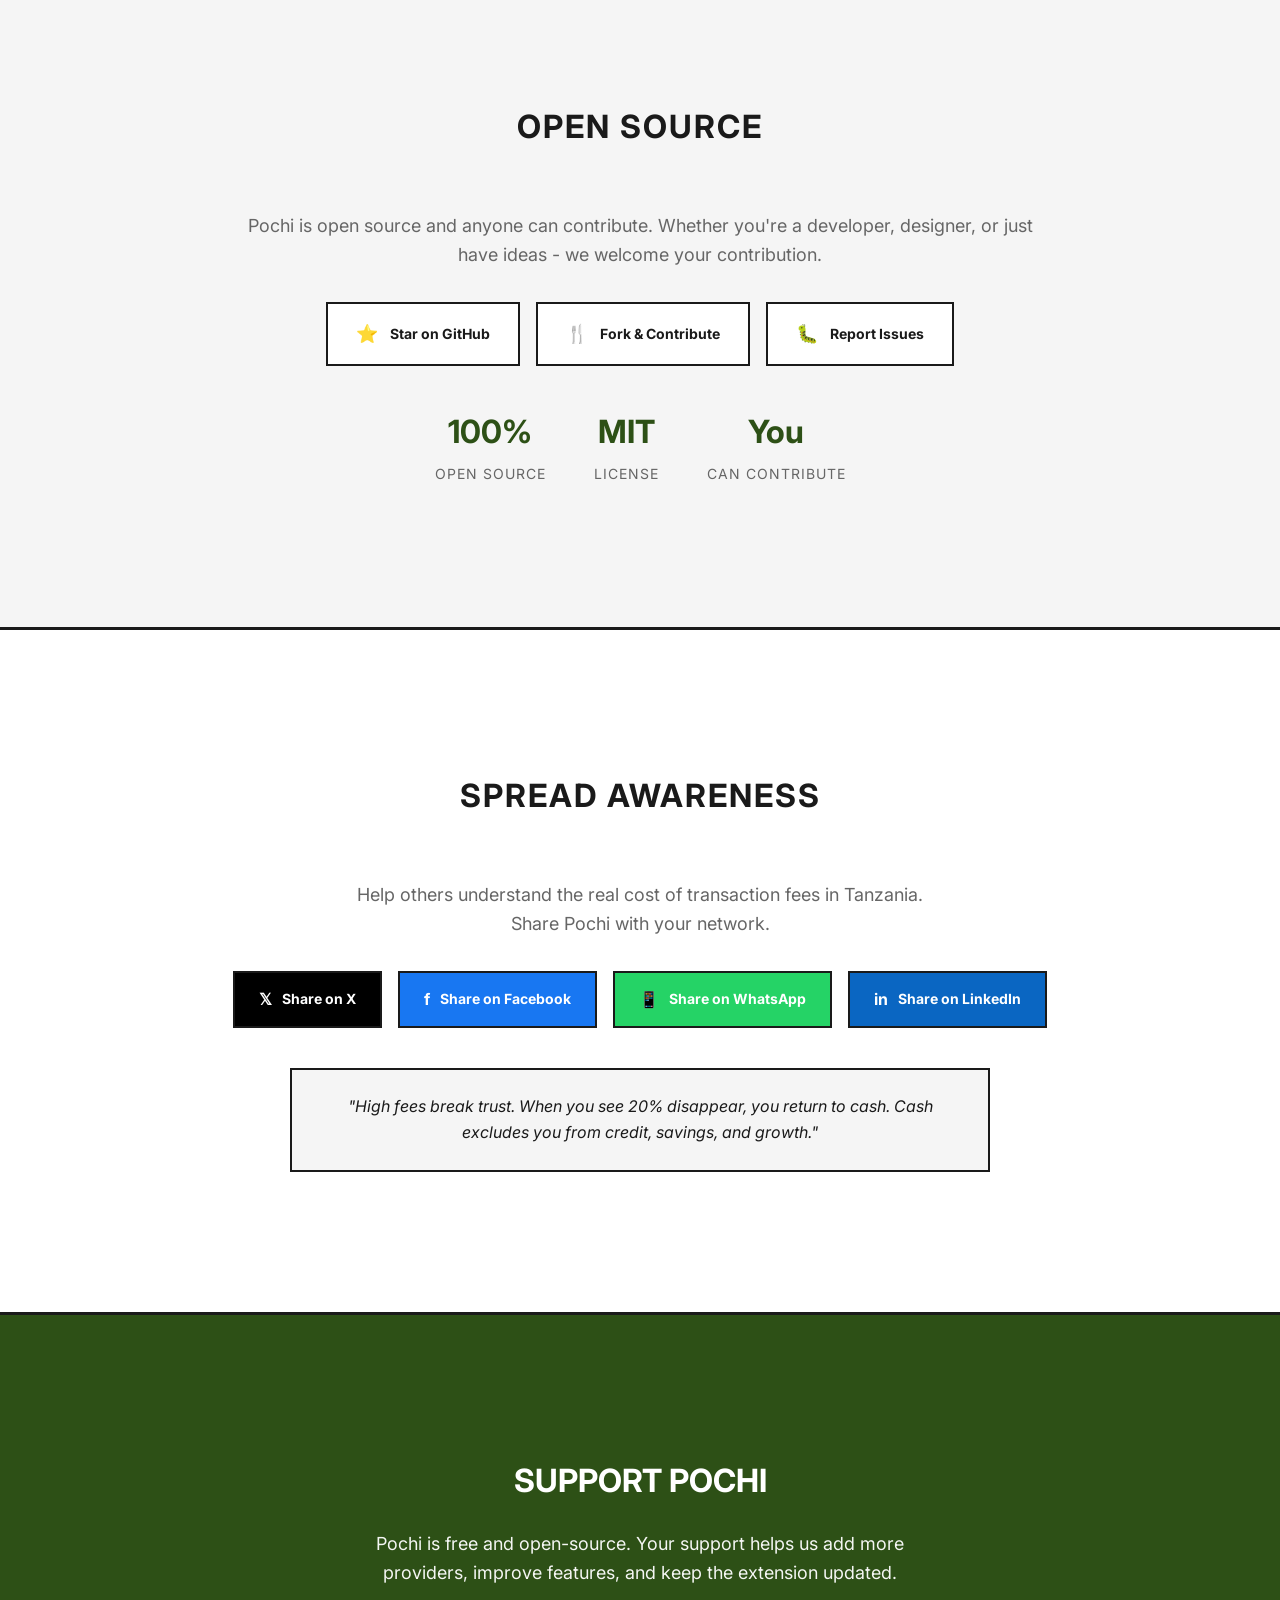
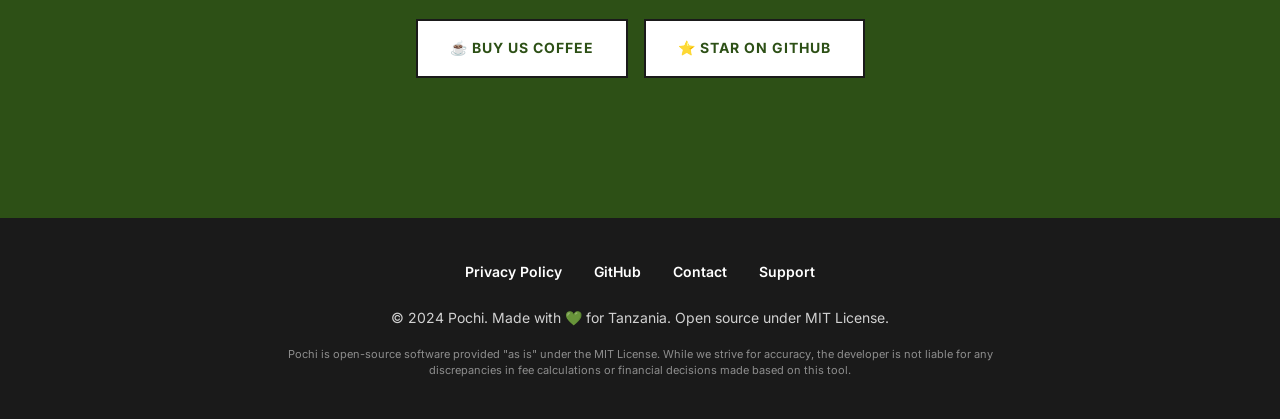
==== commit edd9e5c4: "Add legal disclaimer to footer without disrupting UI/UX" ====
--- a/website/index.html
+++ b/website/index.html
@@ -121,7 +121,7 @@
           <div class="simple-steps">
             <div class="simple-step">
               <span class="simple-number">1</span>
-              <p><strong>Install</strong> — Add Pochi to Chrome from the Web Store (30 seconds)</p>
+              <p><strong>Install</strong> — <a href="#" class="simple-link">Add Pochi to Chrome from the Web Store</a> (30 seconds)</p>
             </div>
             <div class="simple-step">
               <span class="simple-number">2</span>
@@ -141,7 +141,7 @@
             </div>
             <div class="simple-step highlight">
               <span class="simple-number">6</span>
-              <p><strong>See the Fee</strong> — View cost in red and what it could buy</p>
+              <p><strong>See the Fee</strong> — View cost in red, compare cheaper options, and decide wisely</p>
             </div>
           </div>
           
@@ -389,6 +389,9 @@
     <div class="footer-copyright">
       © 2024 Pochi. Made with 💚 for Tanzania. Open source under MIT License.
     </div>
+    <div class="footer-legal">
+      Pochi is open-source software provided "as is" under the MIT License. While we strive for accuracy, the developer is not liable for any discrepancies in fee calculations or financial decisions made based on this tool.
+    </div>
   </footer>
 
   <script src="main.js"></script>
--- a/website/styles.css
+++ b/website/styles.css
@@ -578,6 +578,16 @@
   color: var(--white);
 }
 
+.simple-link {
+  color: var(--green);
+  text-decoration: underline;
+  font-weight: 600;
+}
+
+.simple-link:hover {
+  color: var(--green-light);
+}
+
 /* Simple Tips */
 .simple-tips {
   padding: 24px 32px;
@@ -1013,6 +1023,16 @@
 .footer-copyright {
   font-size: 14px;
   opacity: 0.8;
+  margin-bottom: 16px;
+}
+
+.footer-legal {
+  font-size: 11px;
+  opacity: 0.5;
+  max-width: 800px;
+  margin: 0 auto;
+  line-height: 1.5;
+  padding: 0 20px;
 }
 
 /* Mobile Responsive */
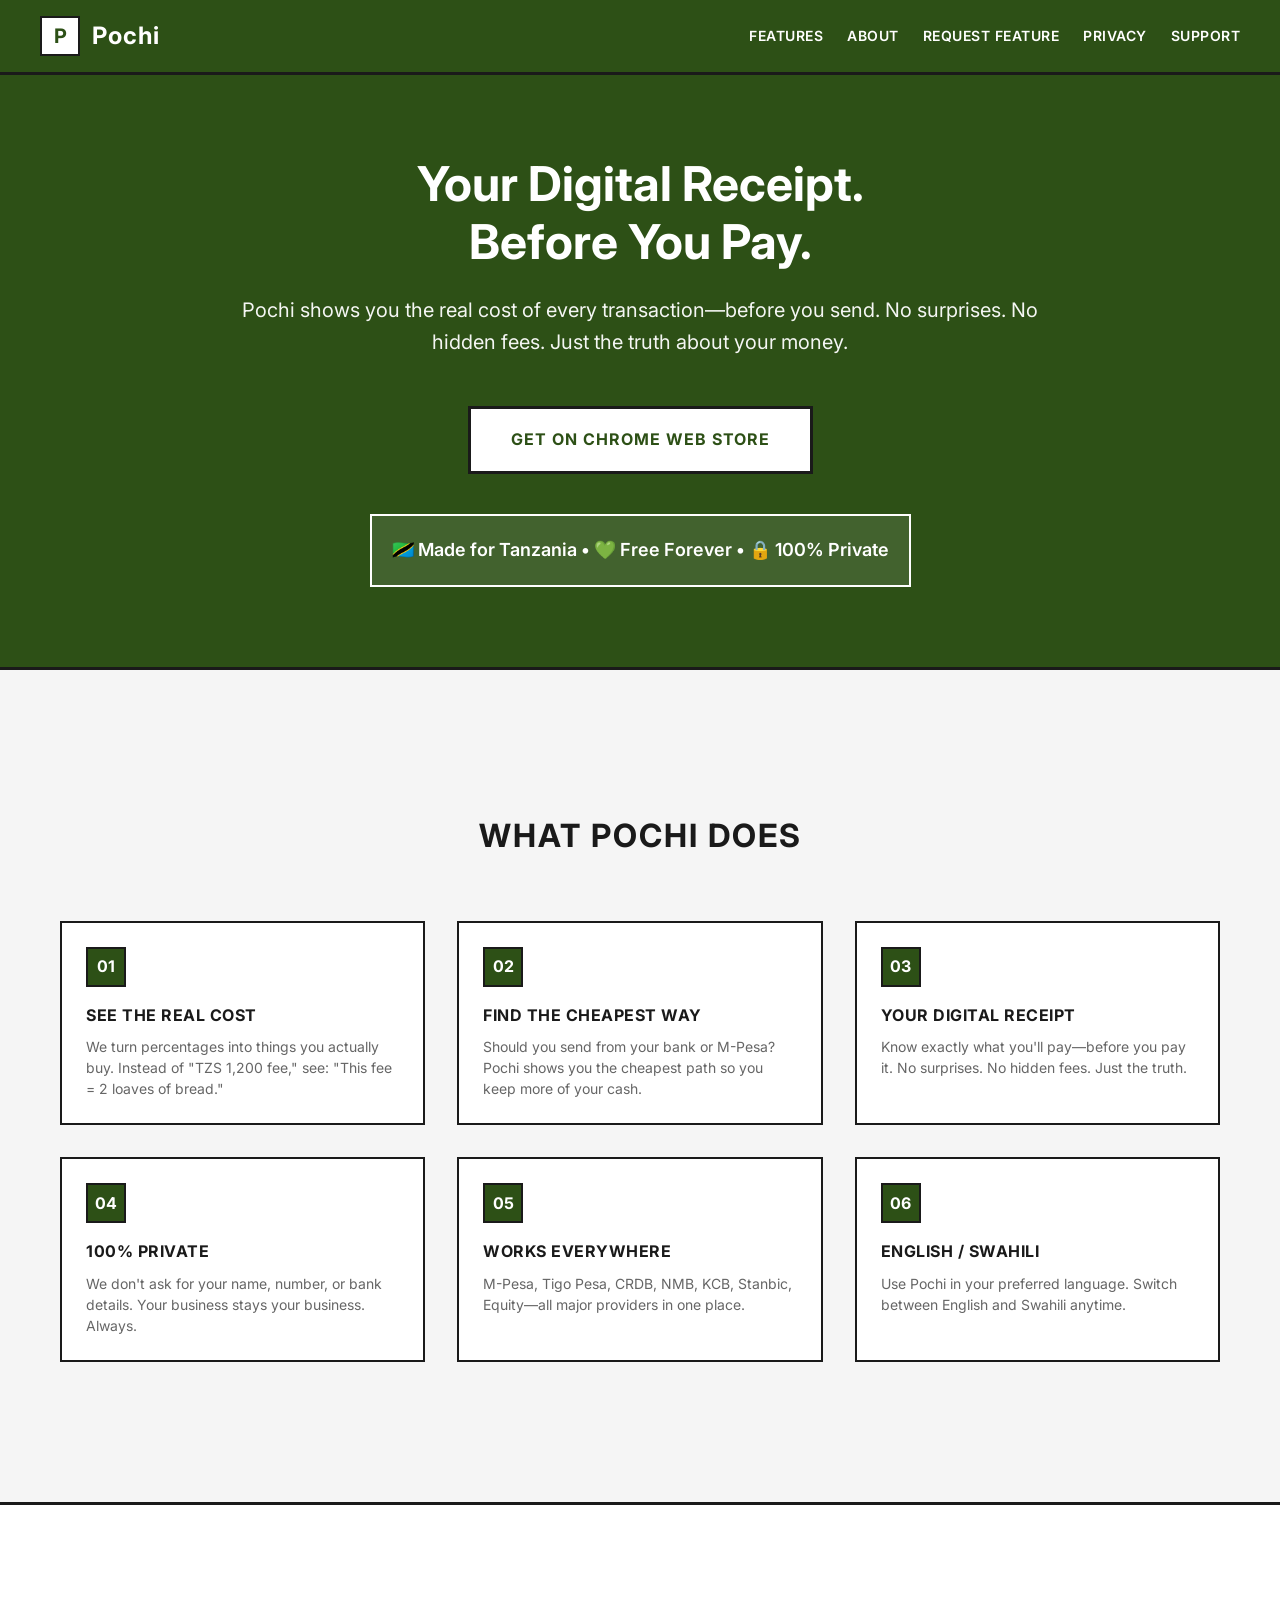
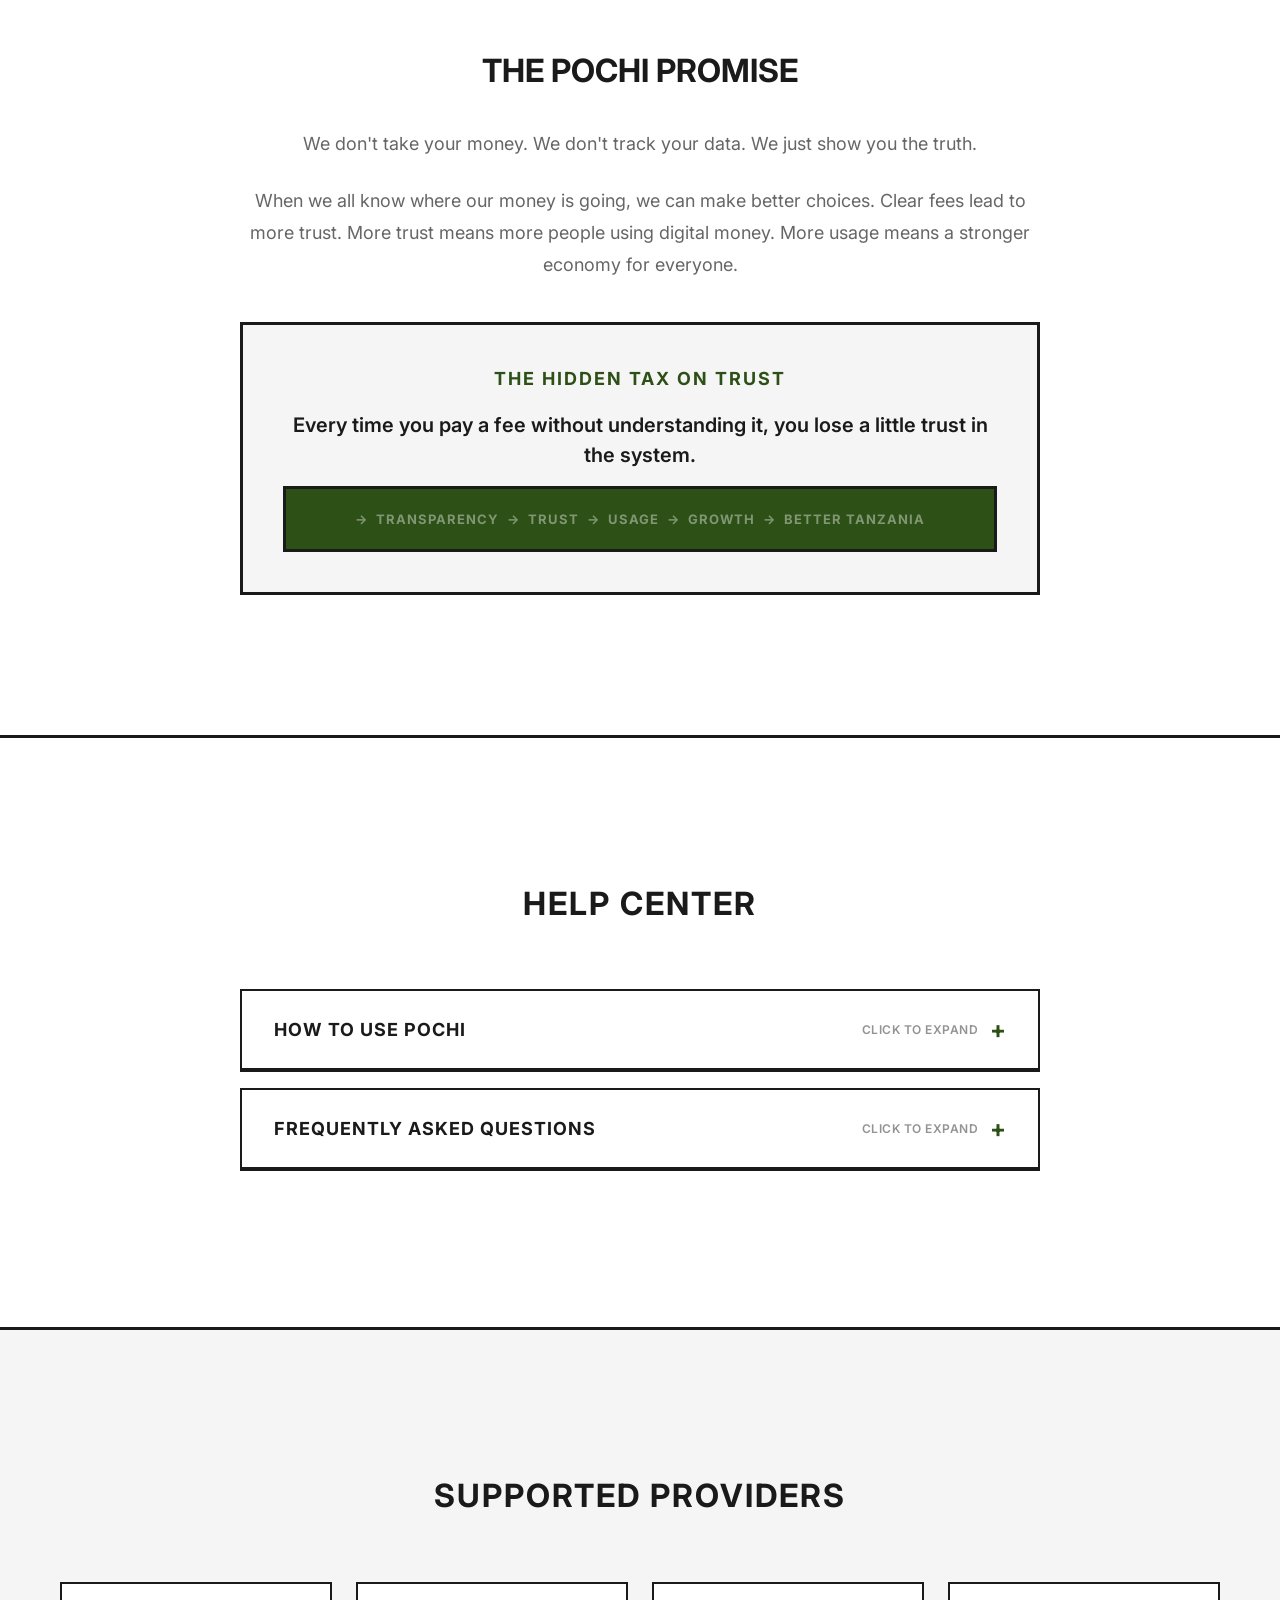
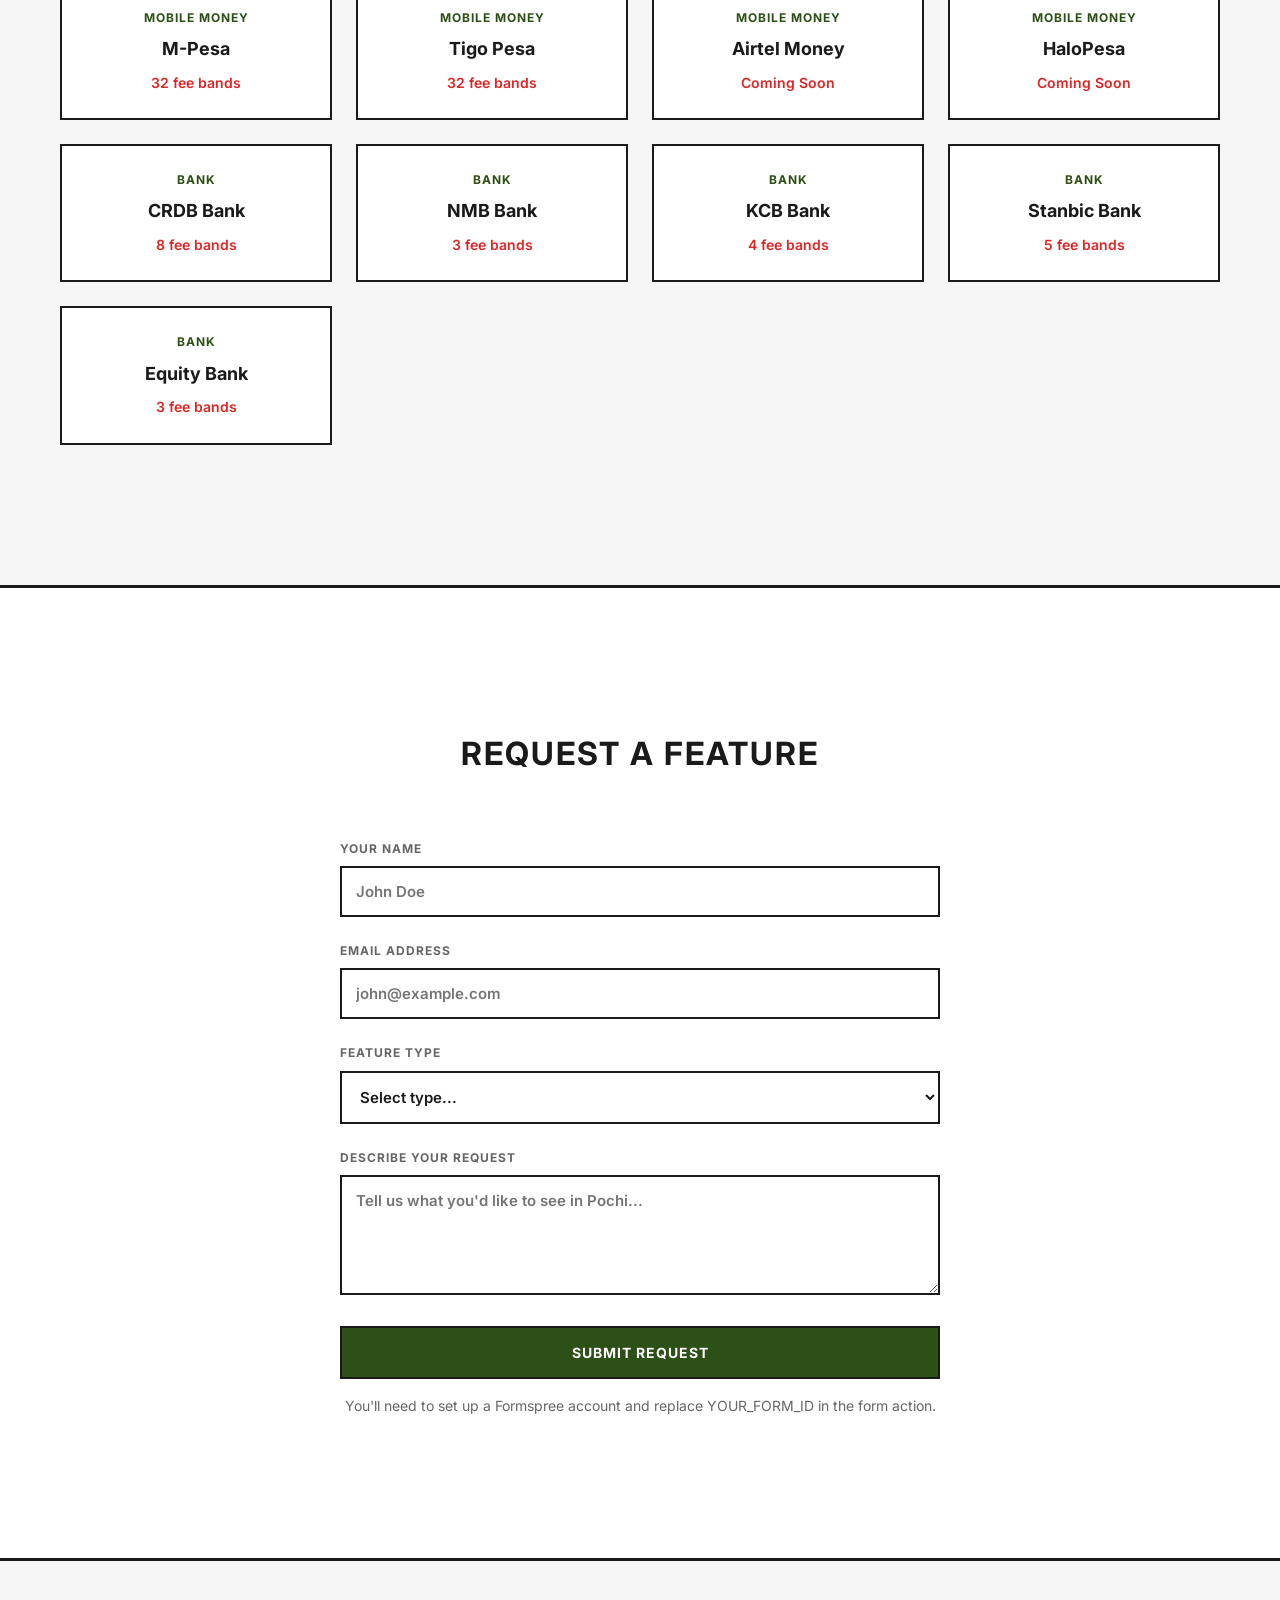
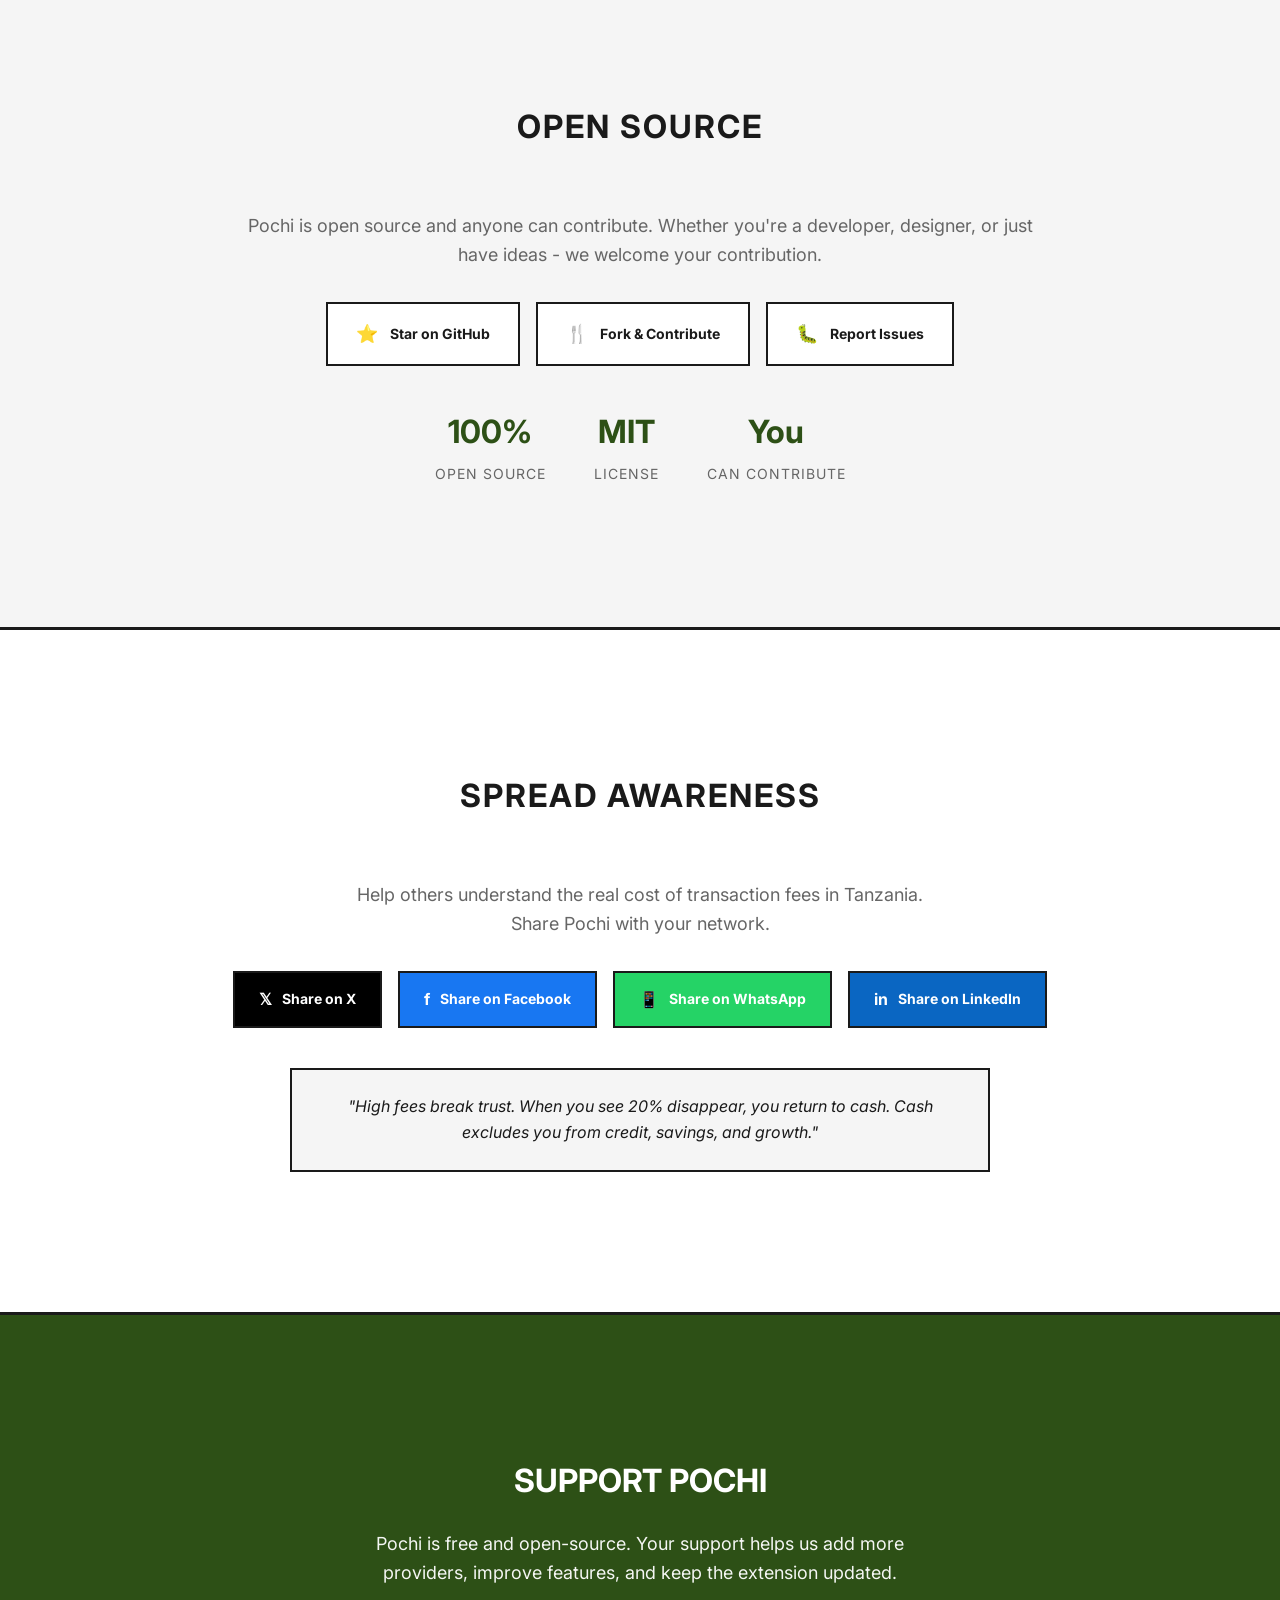
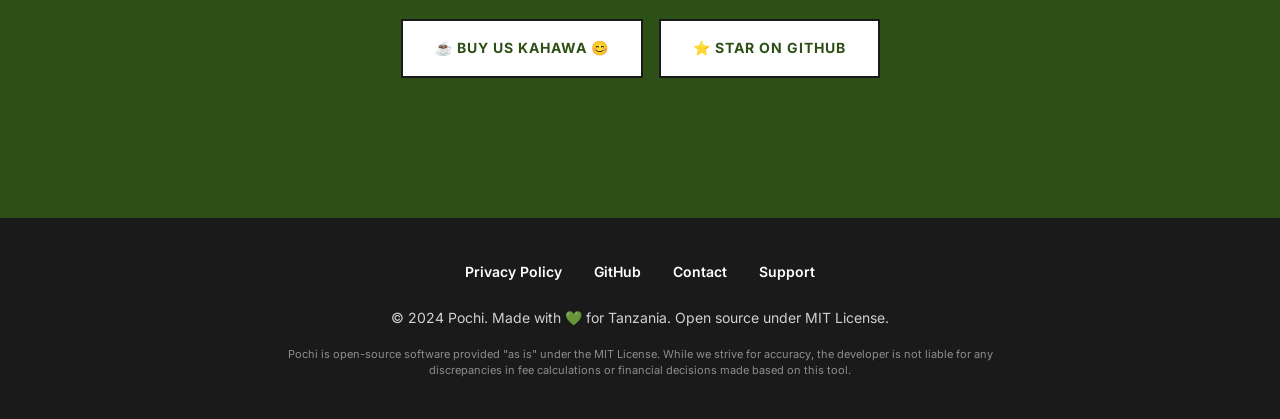
==== commit 2c32477f: "Change Buy Us Coffee to Buy Us Kahawa with smile emoji" ====
--- a/website/index.html
+++ b/website/index.html
@@ -372,7 +372,7 @@
       <h2>Support Pochi</h2>
       <p>Pochi is free and open-source. Your support helps us add more providers, improve features, and keep the extension updated.</p>
       <div class="support-buttons">
-        <a href="https://www.buymeacoffee.com/pochi" class="support-btn" target="_blank">☕ Buy Us Coffee</a>
+        <a href="https://www.buymeacoffee.com/pochi" class="support-btn" target="_blank">☕ Buy Us Kahawa 😊</a>
         <a href="https://github.com/Baberre11/Pochi" class="support-btn" target="_blank">⭐ Star on GitHub</a>
       </div>
     </div>
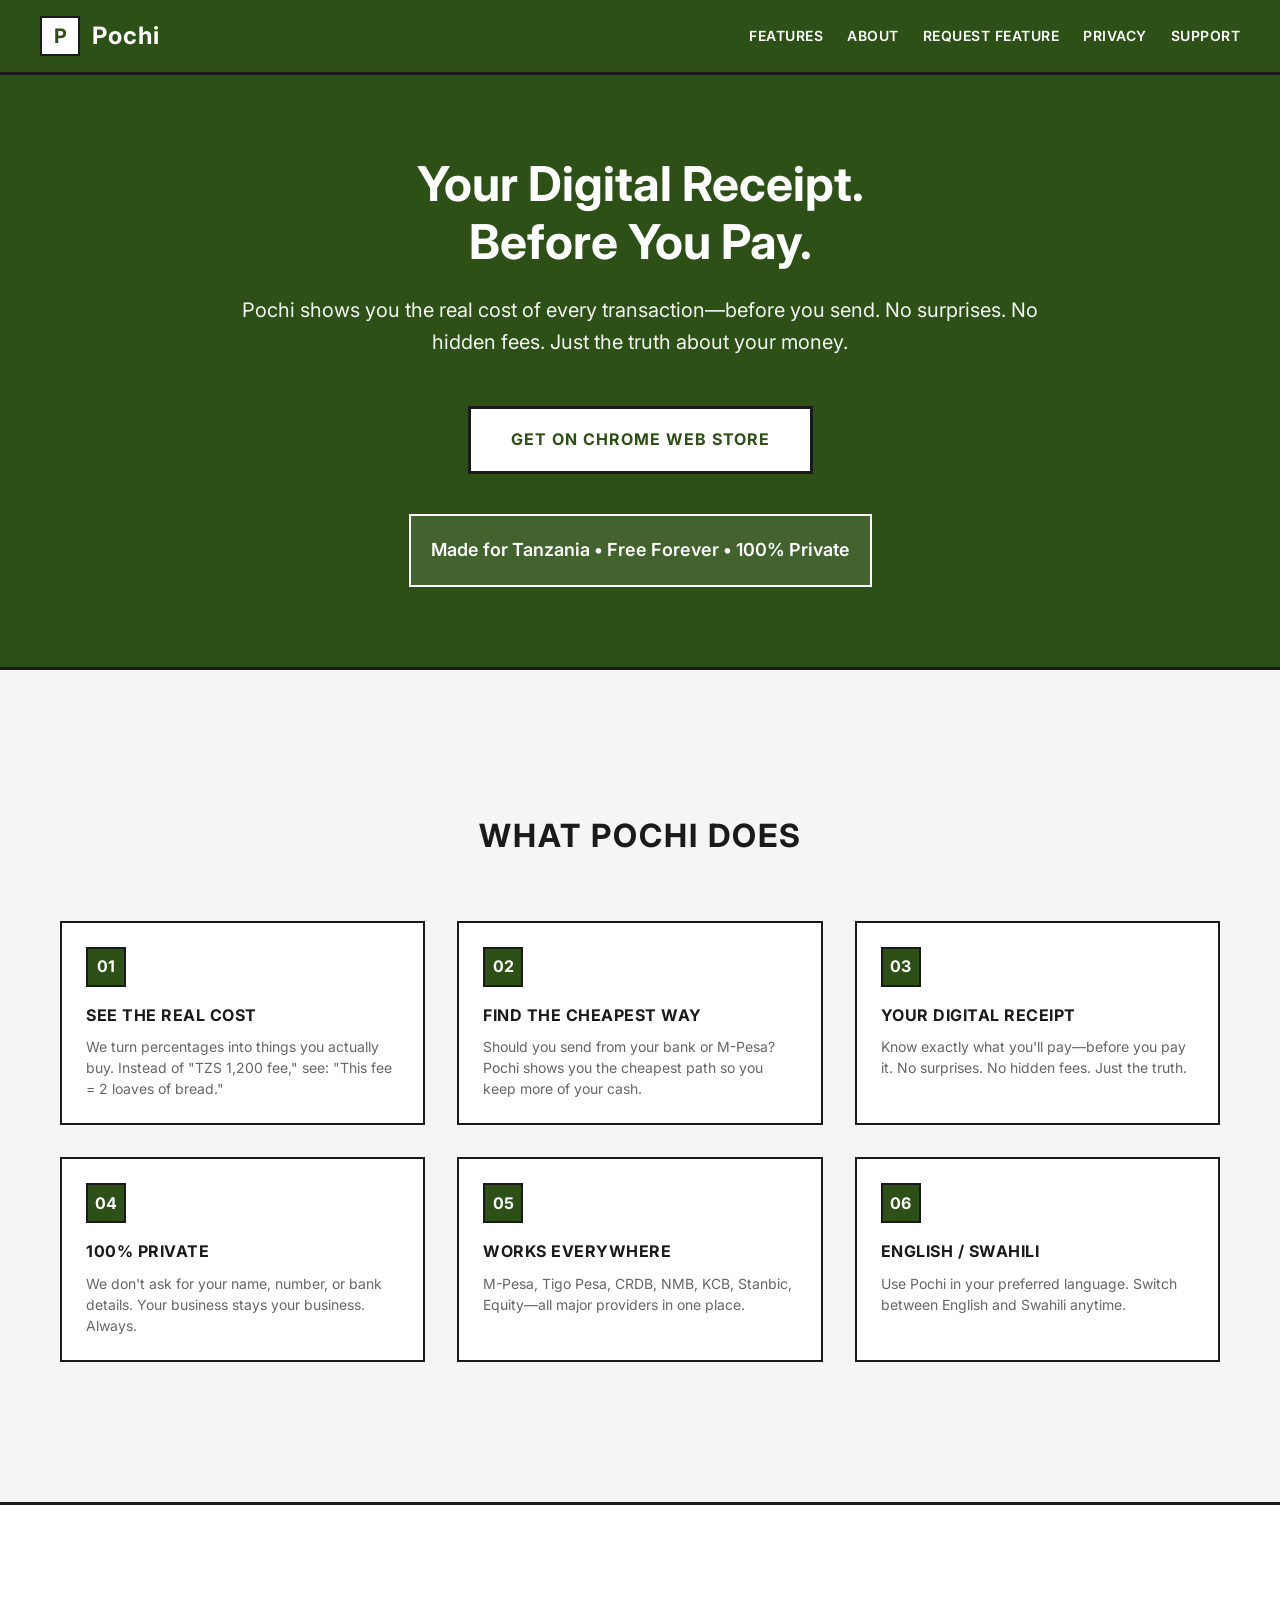
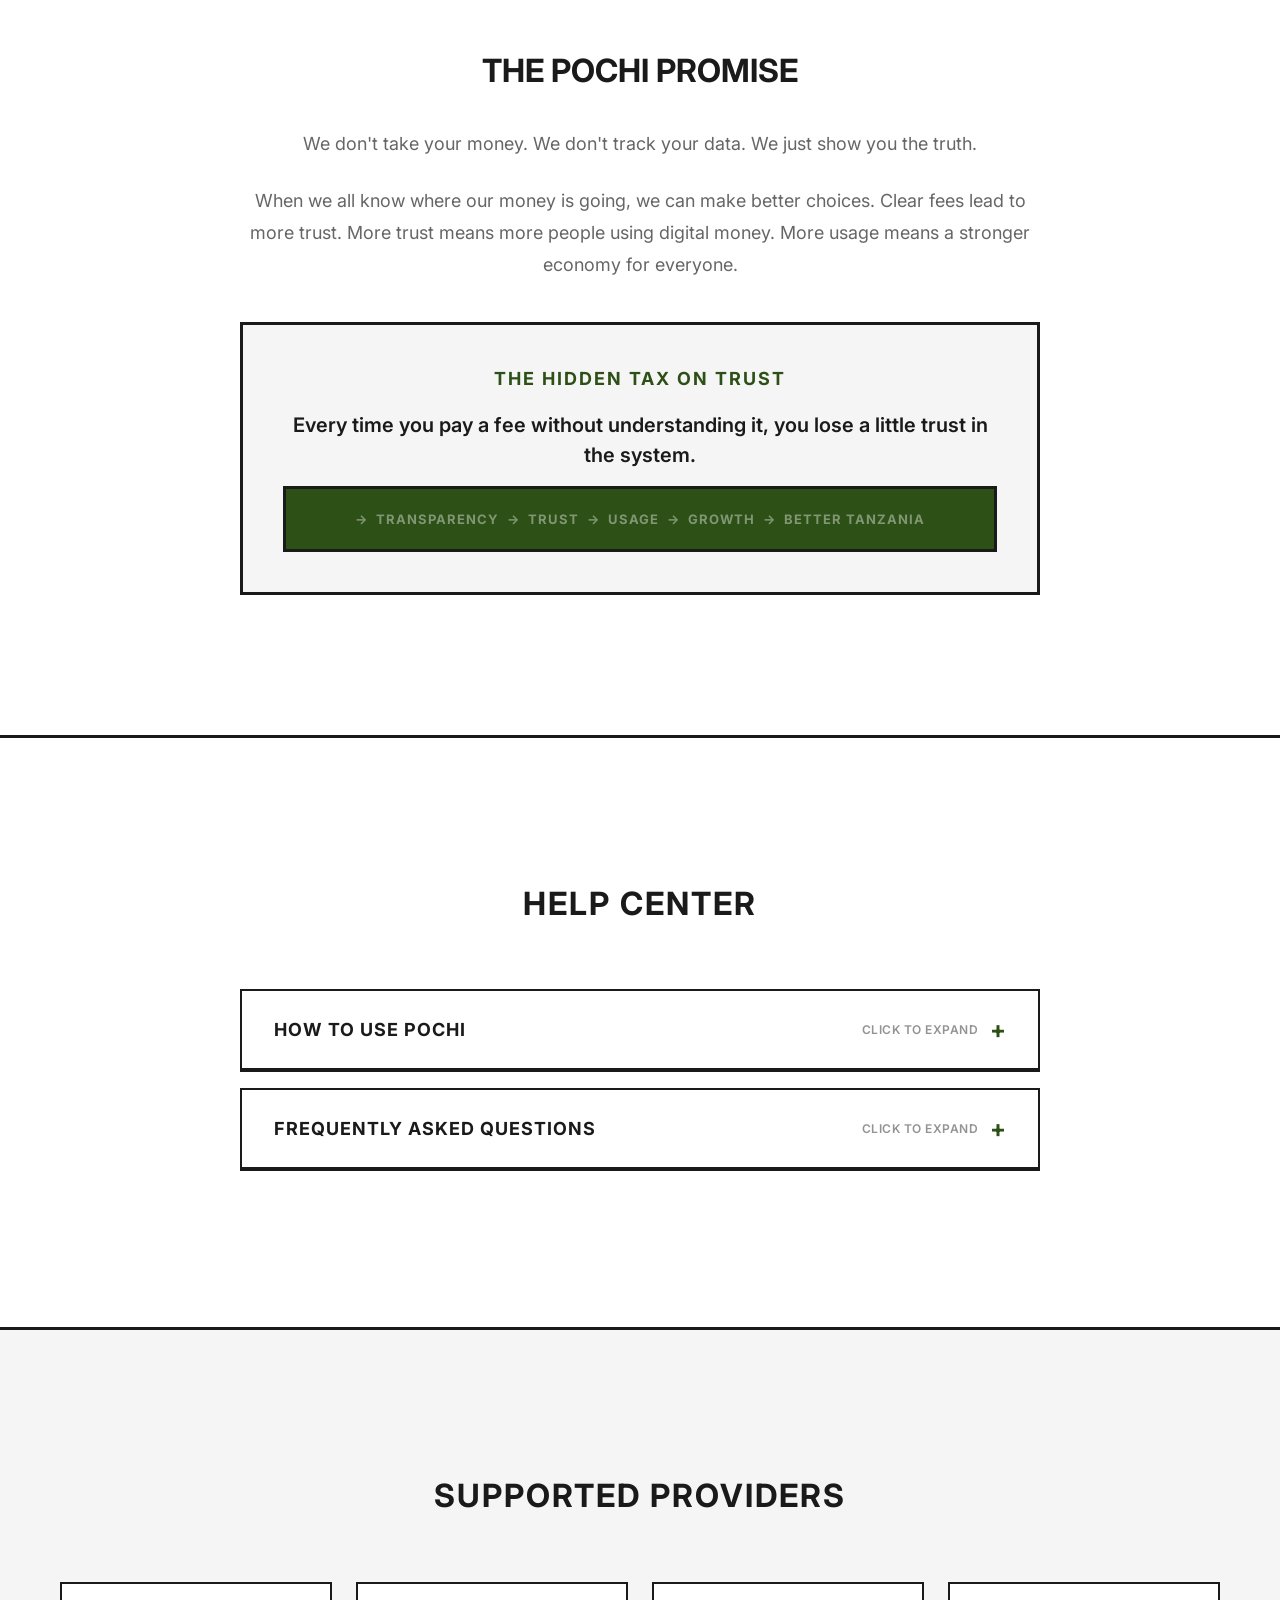
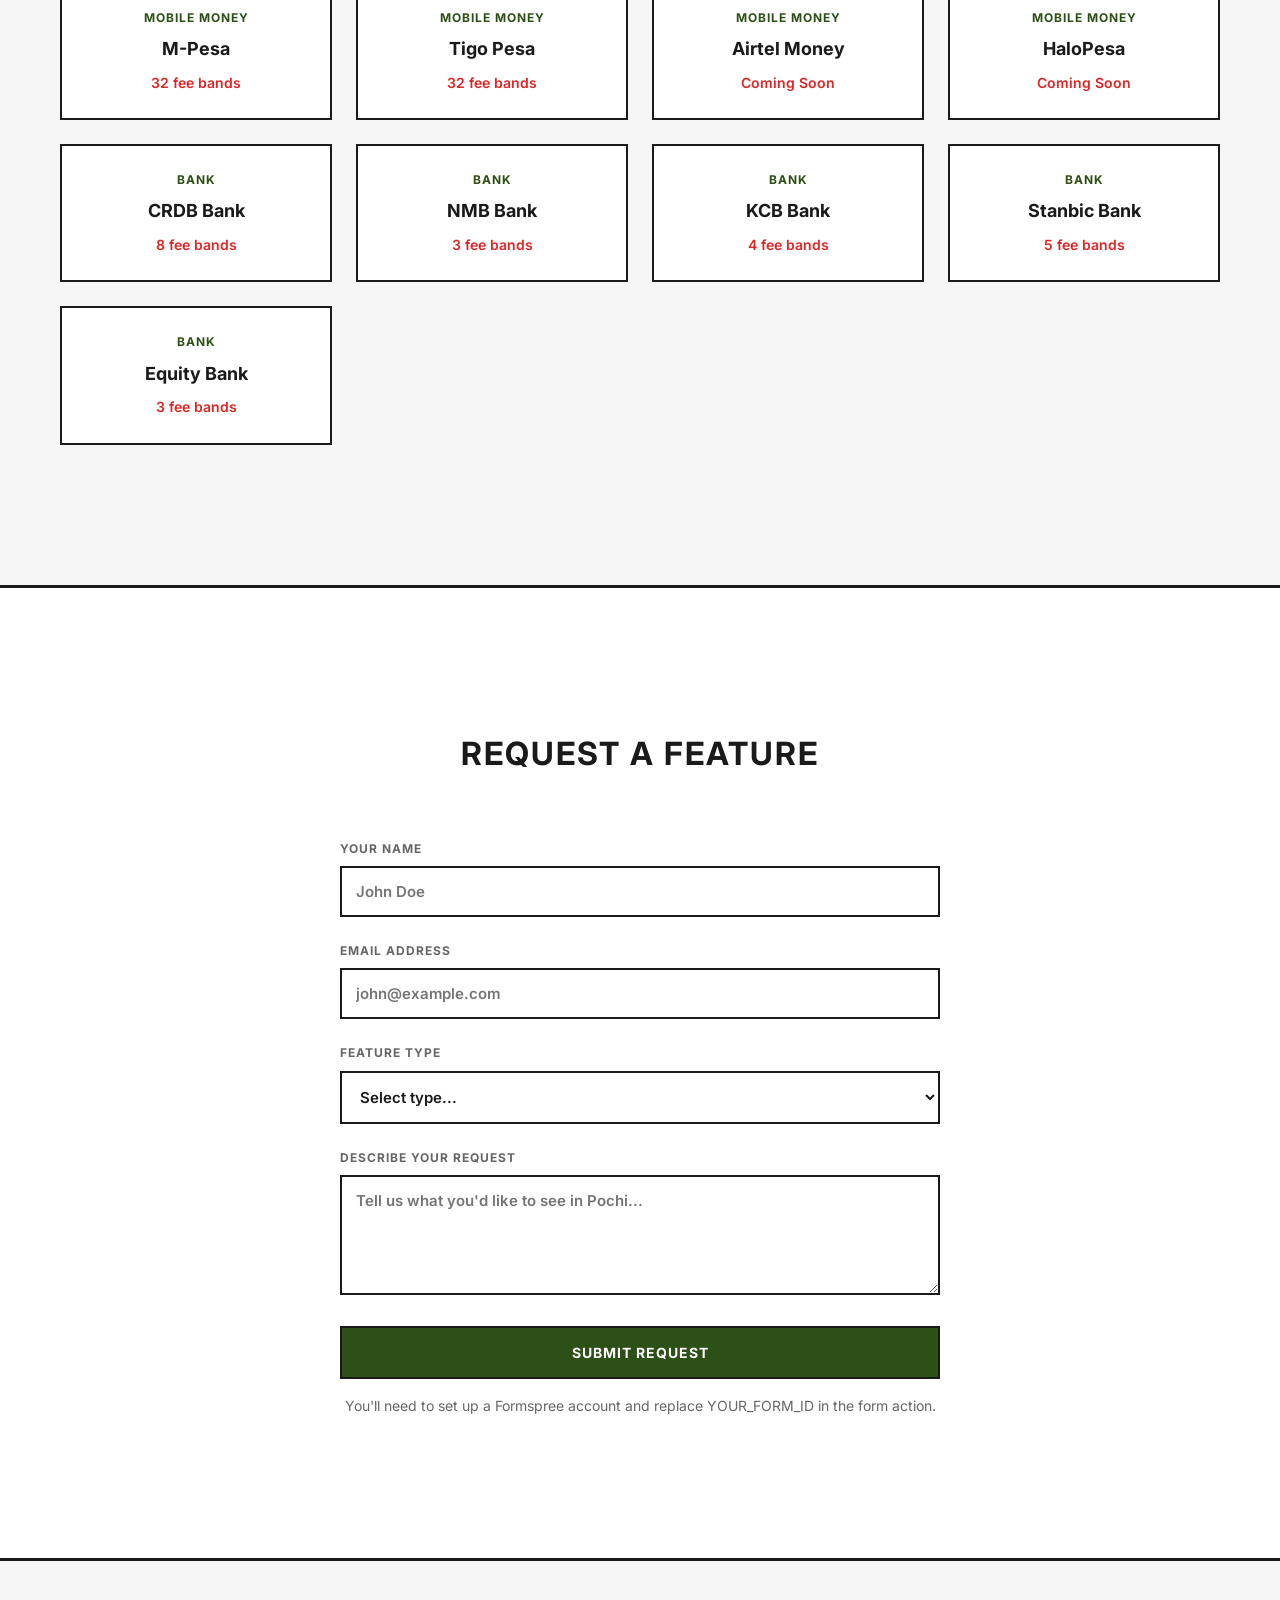
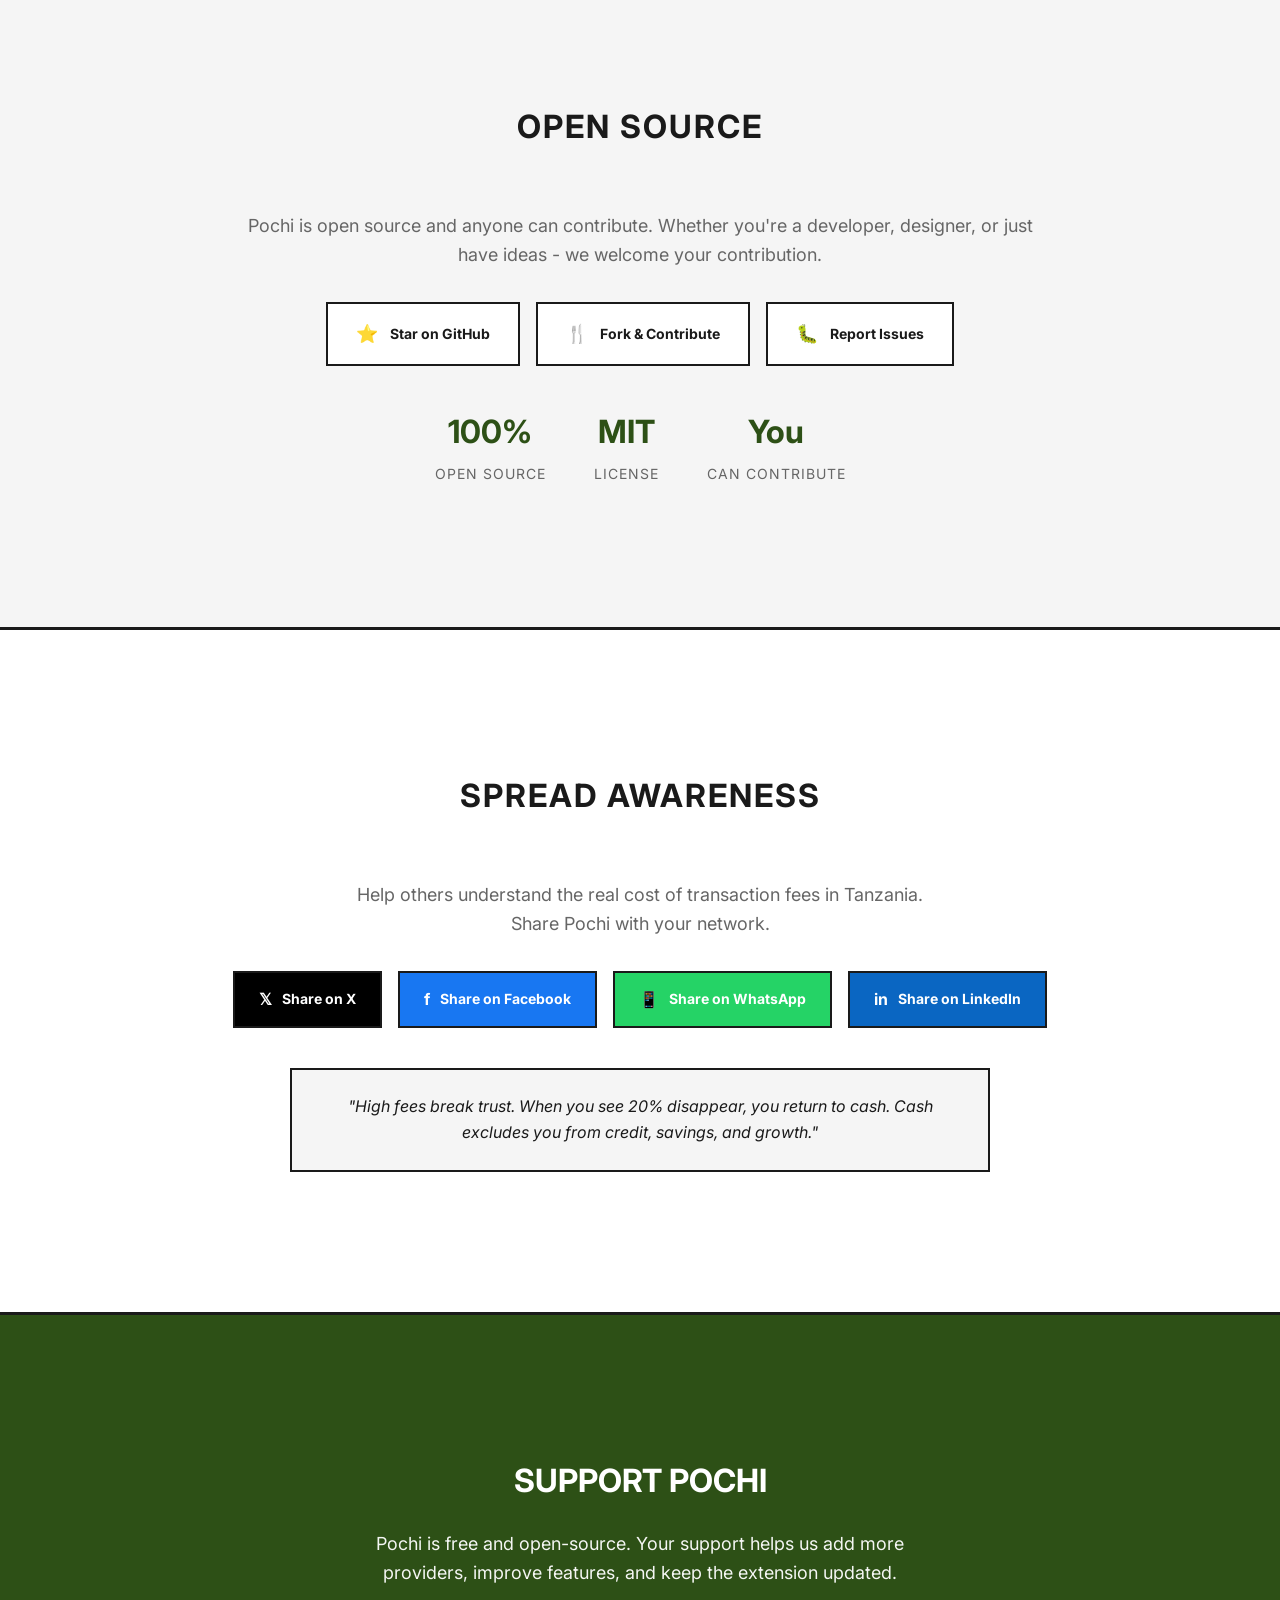
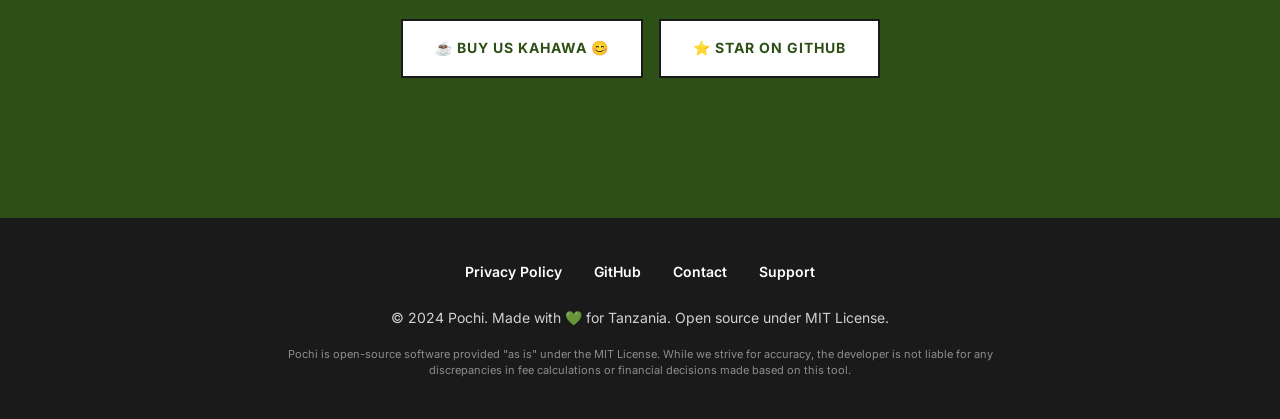
==== commit 56020b0f: "Remove emojis from hero tagline" ====
--- a/website/index.html
+++ b/website/index.html
@@ -34,7 +34,7 @@
         <a href="#" class="cta-button">Get on Chrome Web Store</a>
       </div>
       <div class="hero-tagline">
-        🇹🇿 Made for Tanzania • 💚 Free Forever • 🔒 100% Private
+        Made for Tanzania • Free Forever • 100% Private
       </div>
     </div>
   </section>
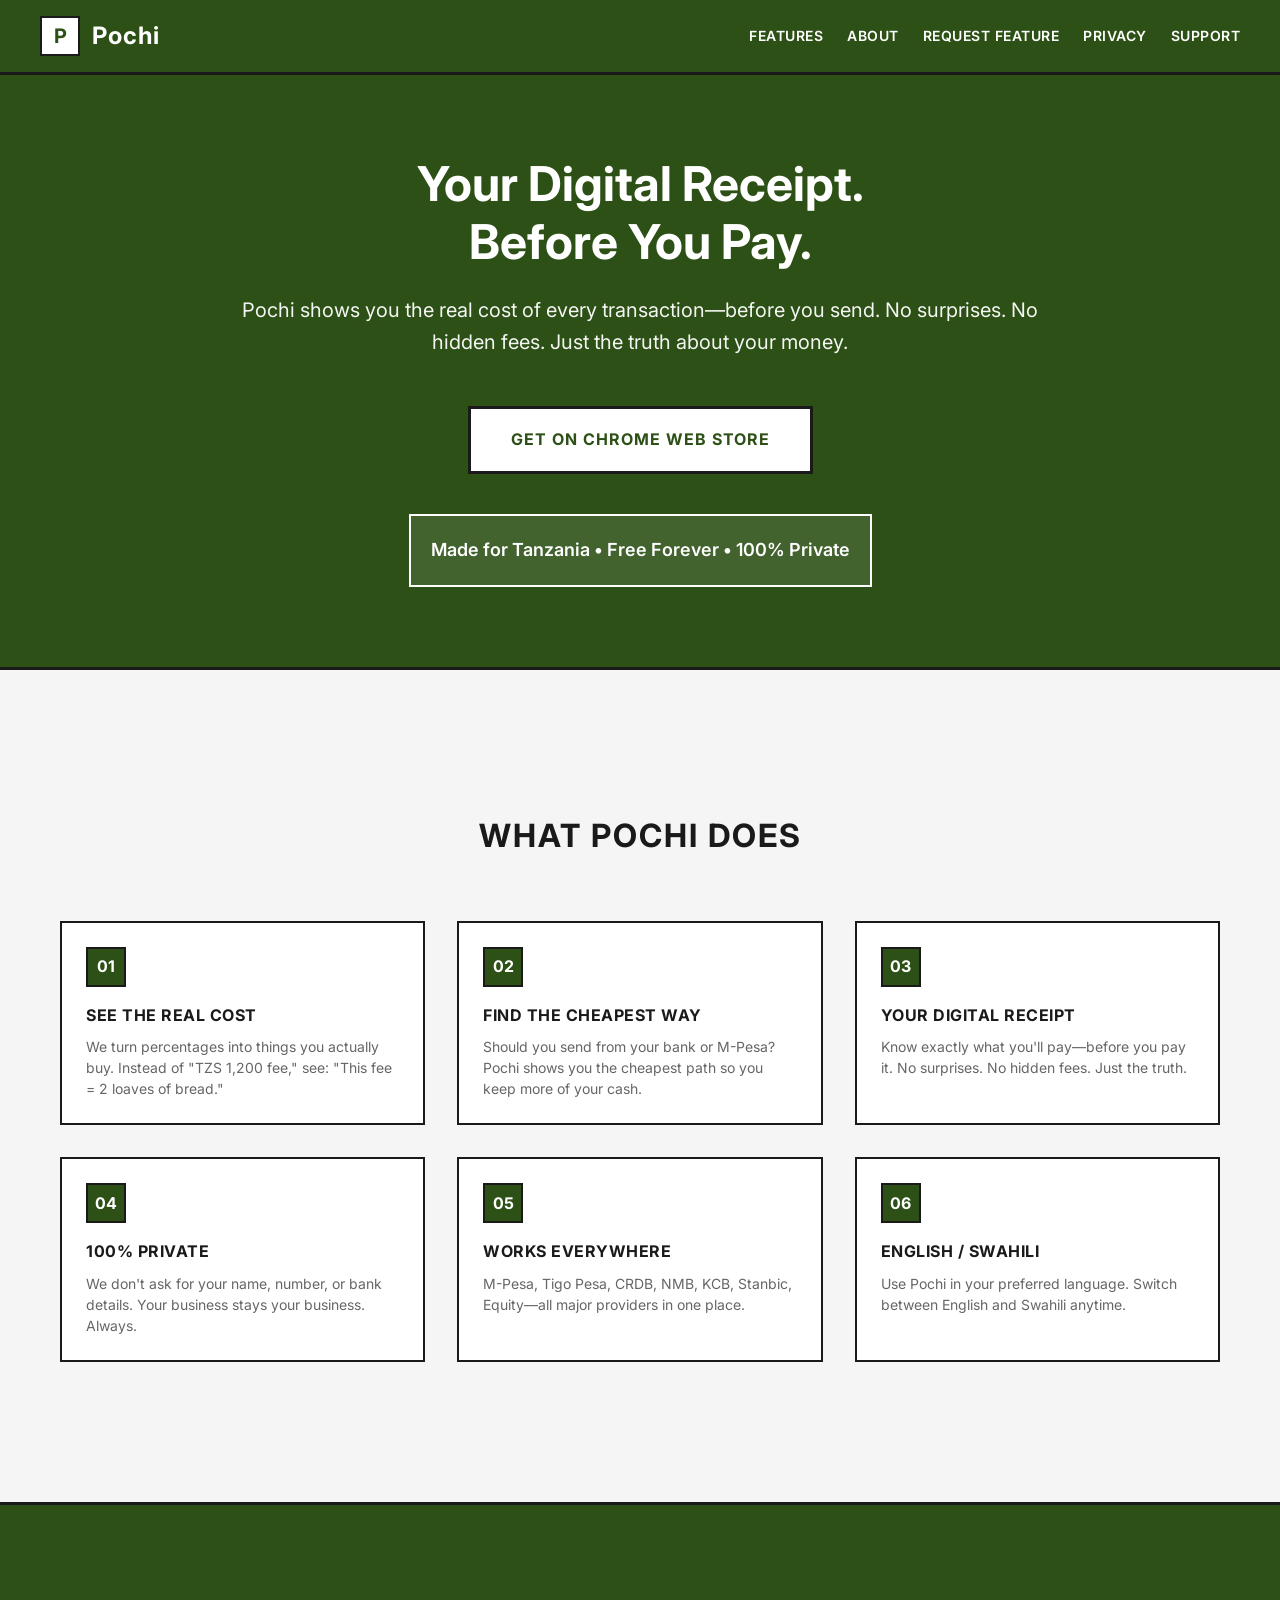
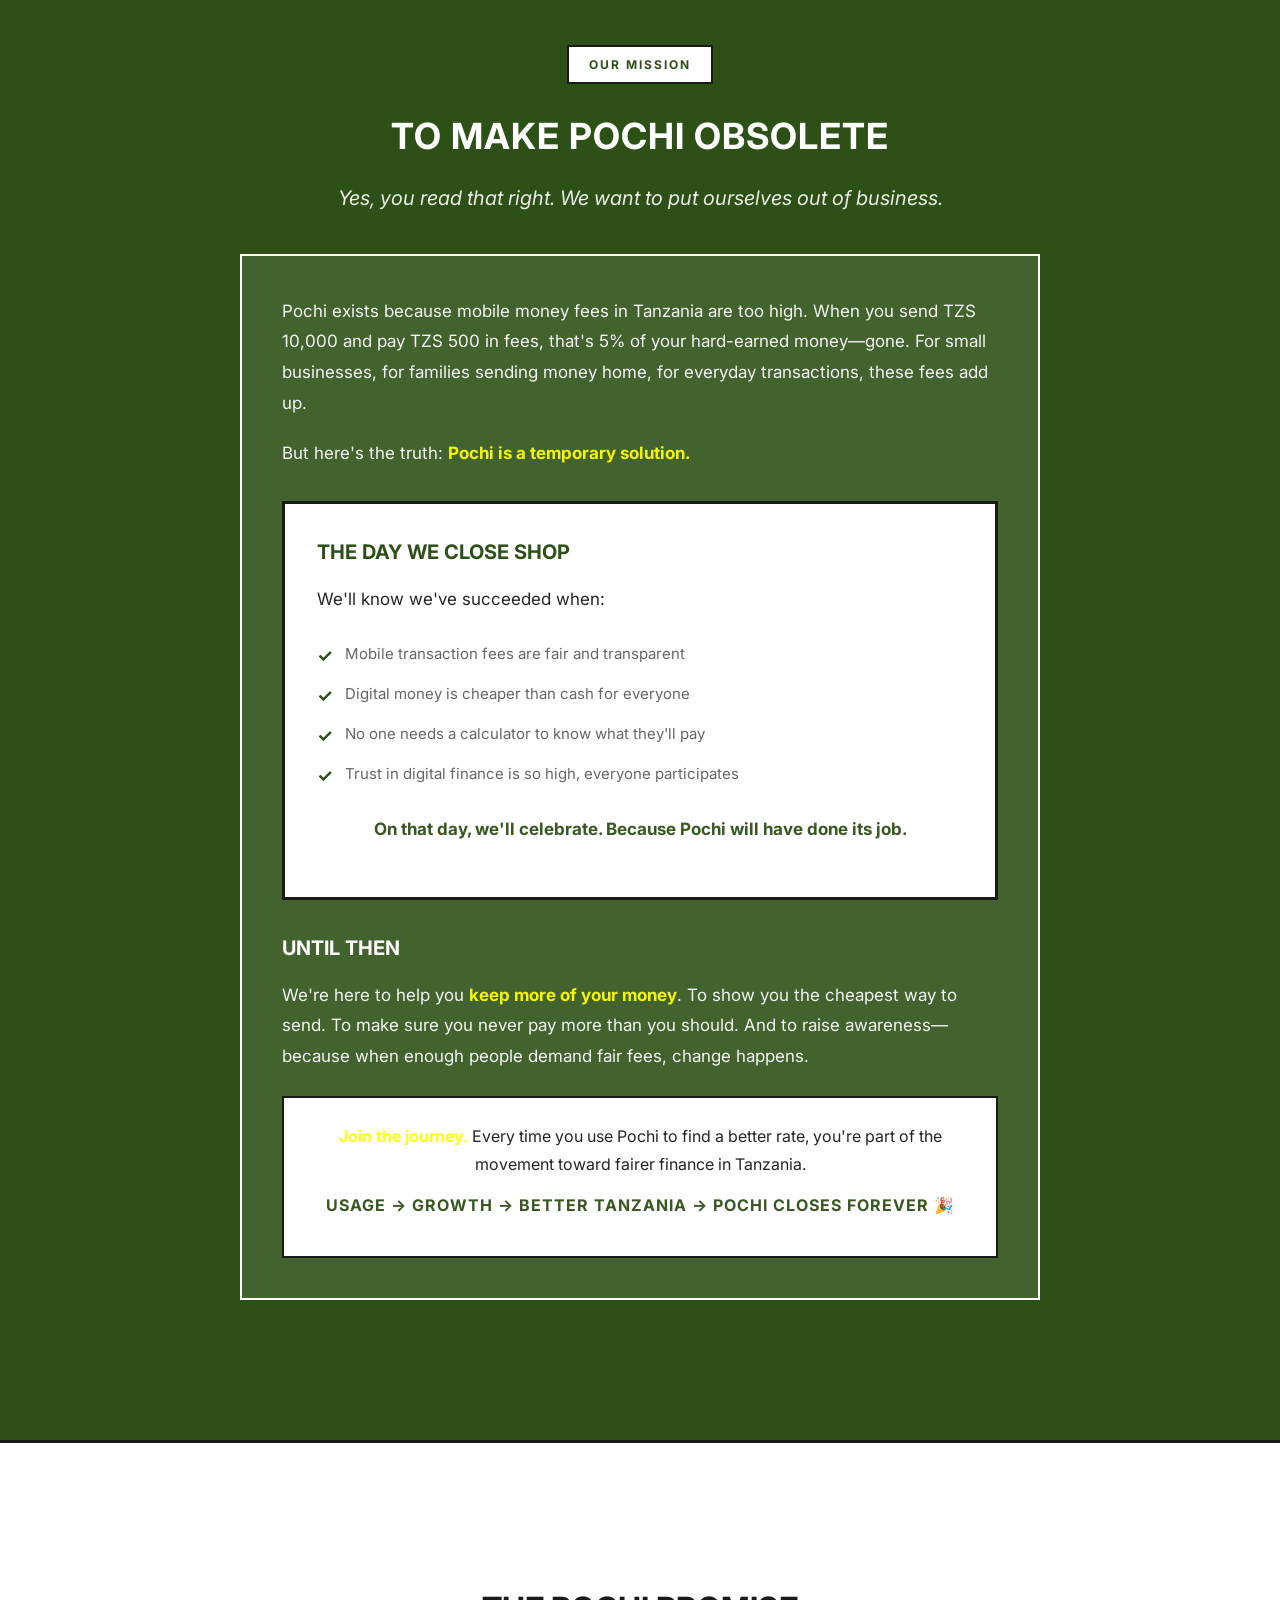
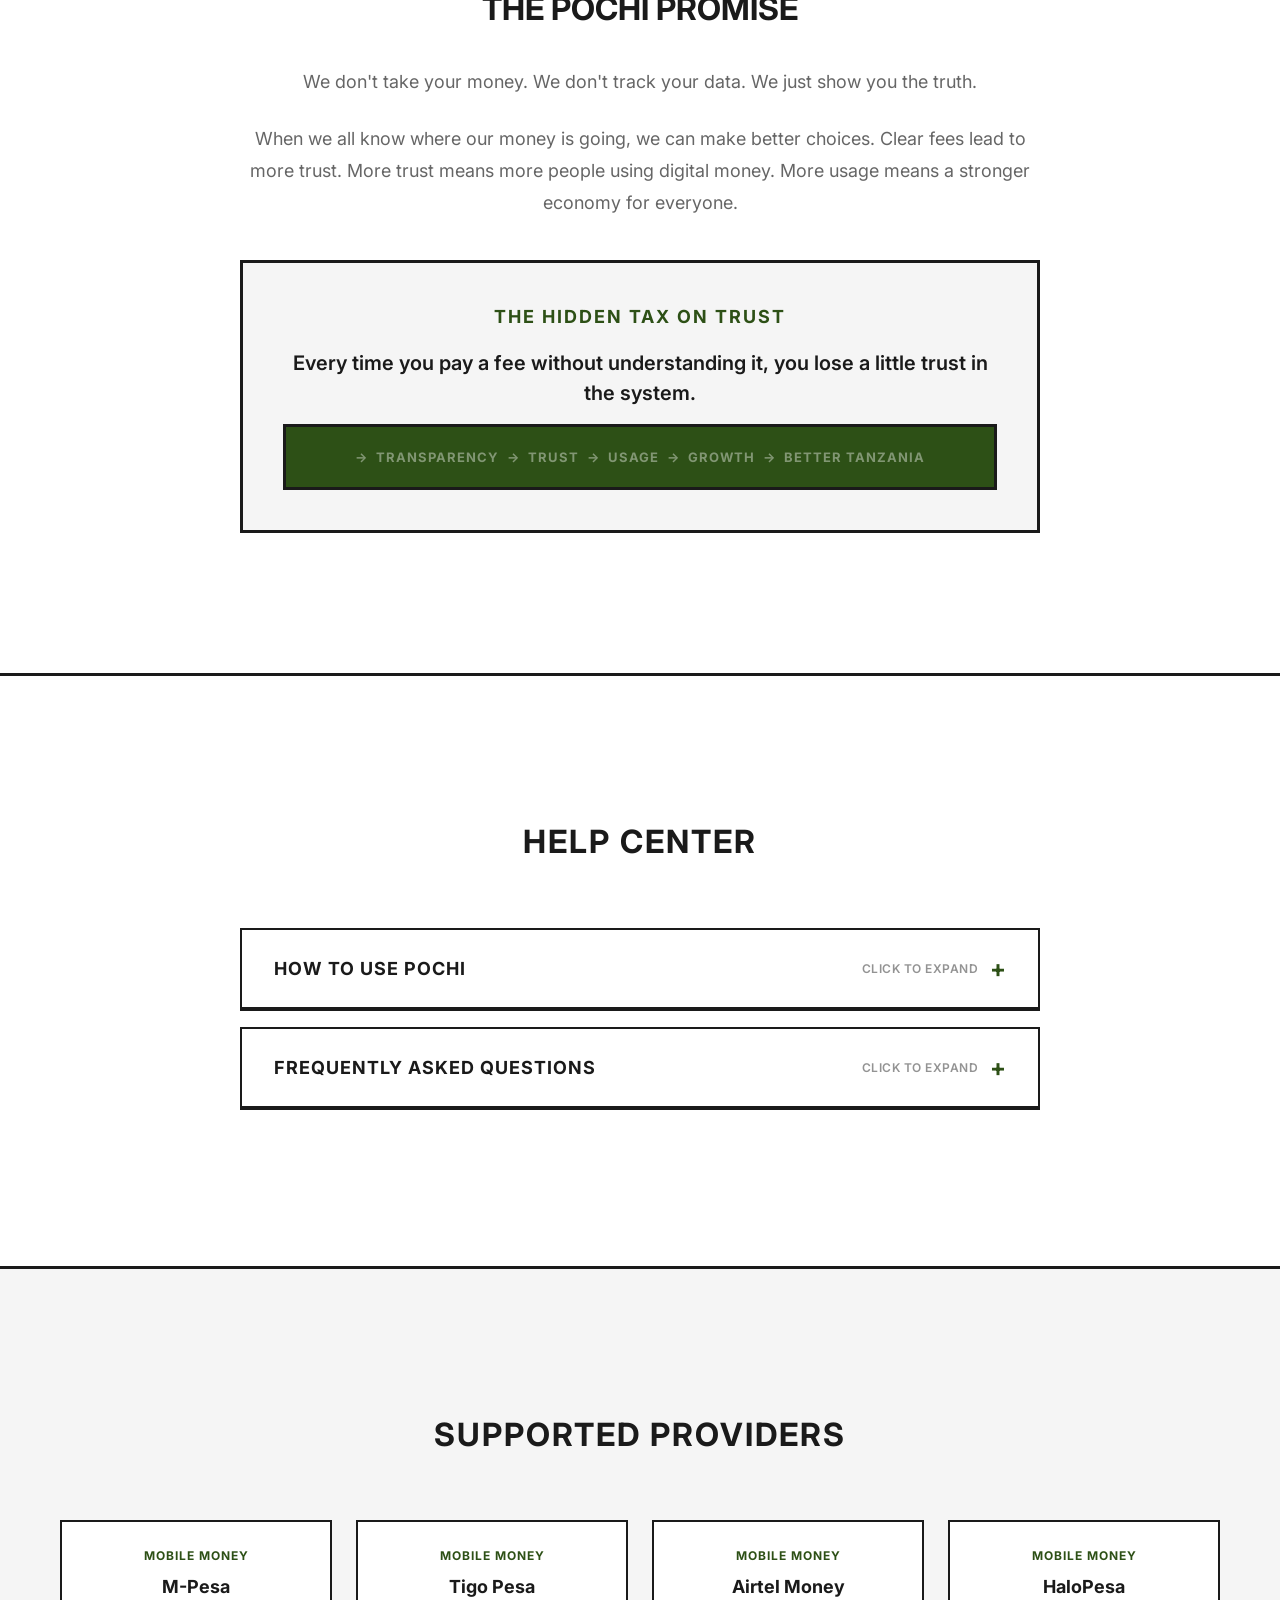
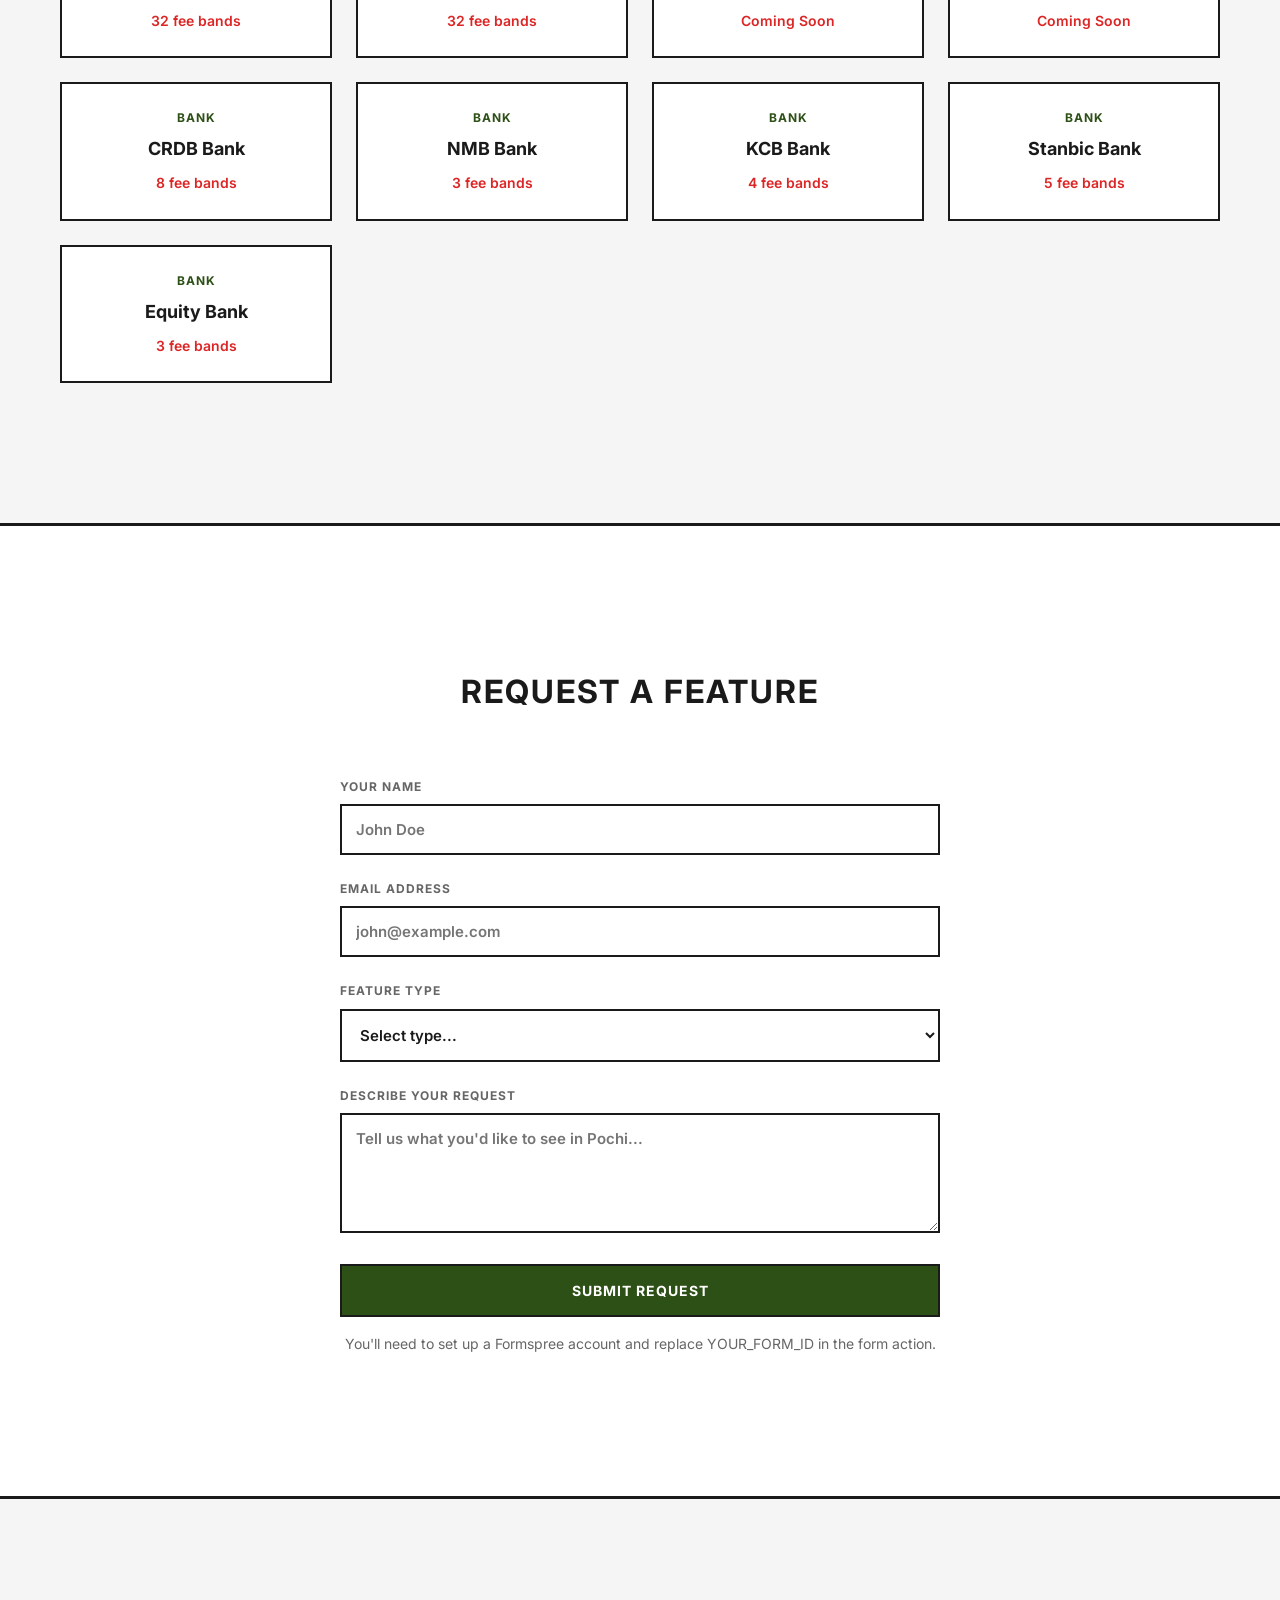
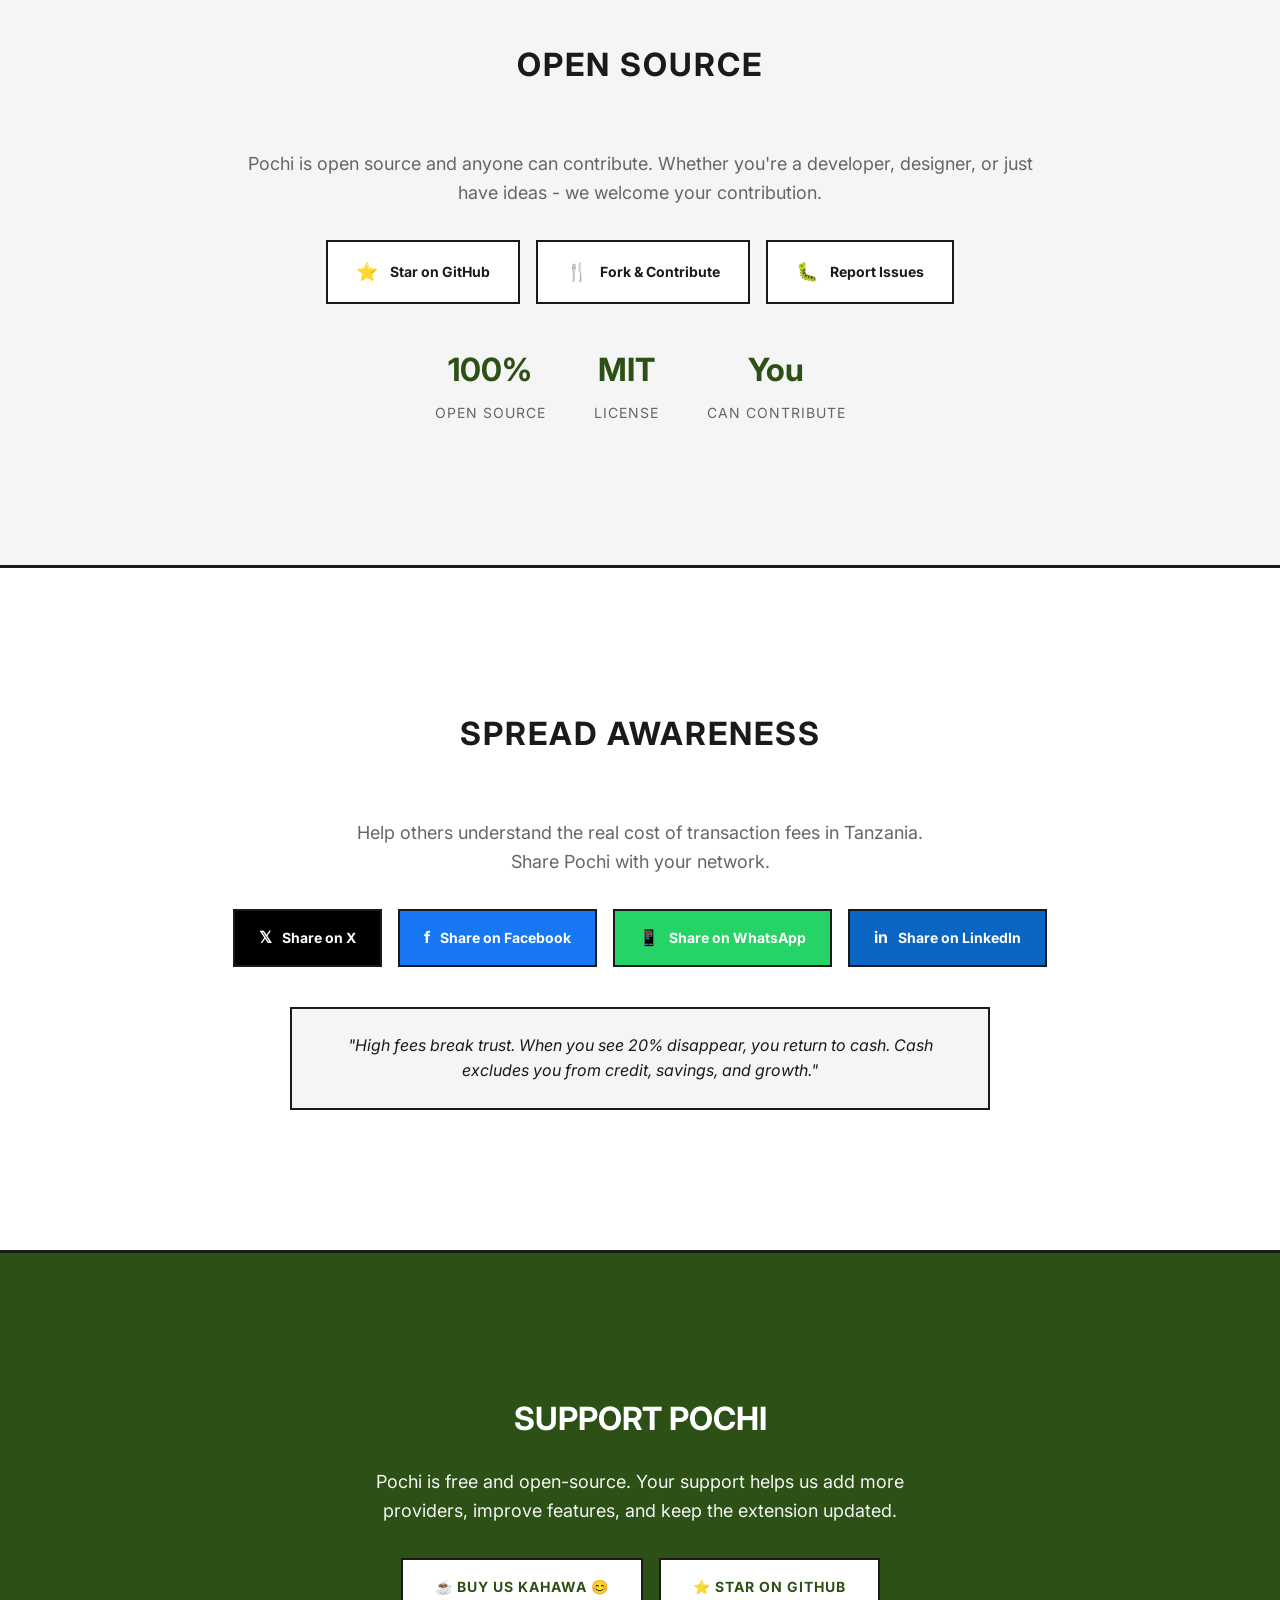
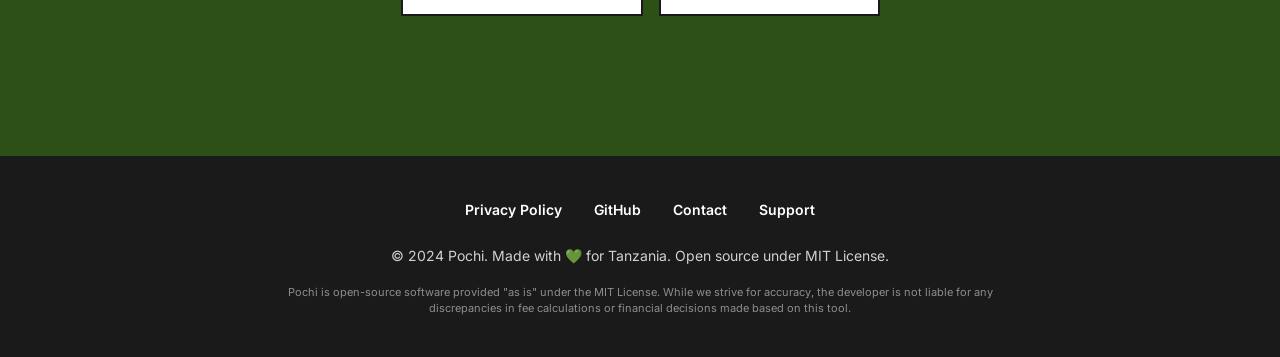
==== commit abdefda9: "Add Our Mission section with journey narrative and mobile responsiveness" ====
--- a/website/index.html
+++ b/website/index.html
@@ -73,6 +73,45 @@
           <div class="feature-number">06</div>
           <h3>English / Swahili</h3>
           <p>Use Pochi in your preferred language. Switch between English and Swahili anytime.</p>
+        </div>
+      </div>
+    </div>
+  </section>
+
+  <!-- Our Mission Section -->
+  <section class="mission" id="mission">
+    <div class="container">
+      <div class="mission-content">
+        <div class="mission-badge">Our Mission</div>
+        <h2>To Make Pochi Obsolete</h2>
+        <p class="mission-lead">Yes, you read that right. We want to put ourselves out of business.</p>
+        
+        <div class="mission-story">
+          <p>Pochi exists because mobile money fees in Tanzania are too high. When you send TZS 10,000 and pay TZS 500 in fees, that's 5% of your hard-earned money—gone. For small businesses, for families sending money home, for everyday transactions, these fees add up.</p>
+          
+          <p>But here's the truth: <strong>Pochi is a temporary solution.</strong></p>
+          
+          <div class="mission-vision">
+            <h3>The Day We Close Shop</h3>
+            <p>We'll know we've succeeded when:</p>
+            <ul>
+              <li>Mobile transaction fees are fair and transparent</li>
+              <li>Digital money is cheaper than cash for everyone</li>
+              <li>No one needs a calculator to know what they'll pay</li>
+              <li>Trust in digital finance is so high, everyone participates</li>
+            </ul>
+            <p class="mission-celebration">On that day, we'll celebrate. Because Pochi will have done its job.</p>
+          </div>
+          
+          <div class="mission-now">
+            <h3>Until Then</h3>
+            <p>We're here to help you <strong>keep more of your money</strong>. To show you the cheapest way to send. To make sure you never pay more than you should. And to raise awareness—because when enough people demand fair fees, change happens.</p>
+            
+            <div class="mission-join">
+              <p><strong>Join the journey.</strong> Every time you use Pochi to find a better rate, you're part of the movement toward fairer finance in Tanzania.</p>
+              <p class="mission-signoff">Usage → Growth → Better Tanzania → Pochi Closes Forever 🎉</p>
+            </div>
+          </div>
         </div>
       </div>
     </div>
--- a/website/styles.css
+++ b/website/styles.css
@@ -248,6 +248,148 @@
   line-height: 1.5;
 }
 
+/* Mission Section */
+.mission {
+  padding: 80px 20px;
+  background: var(--green);
+  color: var(--white);
+  border-bottom: 3px solid var(--black);
+}
+
+.mission-content {
+  max-width: 800px;
+  margin: 0 auto;
+  text-align: center;
+}
+
+.mission-badge {
+  display: inline-block;
+  padding: 8px 20px;
+  background: var(--white);
+  color: var(--green);
+  font-size: 12px;
+  font-weight: 700;
+  text-transform: uppercase;
+  letter-spacing: 2px;
+  margin-bottom: 24px;
+  border: 2px solid var(--black);
+}
+
+.mission h2 {
+  font-size: 36px;
+  font-weight: 700;
+  margin-bottom: 16px;
+  text-transform: uppercase;
+  letter-spacing: 1px;
+}
+
+.mission-lead {
+  font-size: 20px;
+  font-style: italic;
+  opacity: 0.9;
+  margin-bottom: 40px;
+}
+
+.mission-story {
+  text-align: left;
+  background: rgba(255,255,255,0.1);
+  border: 2px solid var(--white);
+  padding: 40px;
+}
+
+.mission-story p {
+  font-size: 17px;
+  line-height: 1.8;
+  margin-bottom: 20px;
+  opacity: 0.95;
+}
+
+.mission-story strong {
+  color: #ffff00;
+  font-weight: 700;
+}
+
+.mission-vision {
+  background: var(--white);
+  color: var(--black);
+  padding: 32px;
+  margin: 32px 0;
+  border: 3px solid var(--black);
+}
+
+.mission-vision h3 {
+  font-size: 20px;
+  font-weight: 700;
+  color: var(--green);
+  margin-bottom: 16px;
+  text-transform: uppercase;
+}
+
+.mission-vision ul {
+  list-style: none;
+  padding: 0;
+  margin-bottom: 20px;
+}
+
+.mission-vision li {
+  font-size: 15px;
+  padding: 8px 0;
+  padding-left: 28px;
+  position: relative;
+  color: var(--gray-dark);
+}
+
+.mission-vision li::before {
+  content: '✓';
+  position: absolute;
+  left: 0;
+  color: var(--green);
+  font-weight: 700;
+  font-size: 18px;
+}
+
+.mission-celebration {
+  font-size: 18px;
+  font-weight: 700;
+  color: var(--green);
+  text-align: center;
+  margin-bottom: 0;
+}
+
+.mission-now {
+  margin-top: 32px;
+}
+
+.mission-now h3 {
+  font-size: 20px;
+  font-weight: 700;
+  margin-bottom: 16px;
+  text-transform: uppercase;
+}
+
+.mission-join {
+  background: var(--white);
+  color: var(--black);
+  padding: 24px 32px;
+  margin-top: 24px;
+  border: 2px solid var(--black);
+  text-align: center;
+}
+
+.mission-join p {
+  font-size: 16px;
+  margin-bottom: 12px;
+}
+
+.mission-signoff {
+  font-size: 14px;
+  font-weight: 700;
+  color: var(--green);
+  text-transform: uppercase;
+  letter-spacing: 1px;
+  margin-bottom: 0;
+}
+
 /* About Section */
 .about {
   padding: 80px 20px;
@@ -1035,24 +1177,365 @@
   padding: 0 20px;
 }
 
-/* Mobile Responsive */
+/* Mobile Responsive - Comprehensive */
 @media (max-width: 768px) {
+  /* Header */
+  .header {
+    padding: 12px 16px;
+  }
+  
+  .brand-icon {
+    width: 32px;
+    height: 32px;
+    font-size: 16px;
+  }
+  
+  .brand-name {
+    font-size: 20px;
+  }
+  
+  .nav-links {
+    display: none;
+  }
+
+  /* Hero Section */
+  .hero {
+    padding: 60px 16px;
+  }
+  
   .hero h1 {
-    font-size: 32px;
+    font-size: 28px;
+    line-height: 1.3;
   }
 
   .hero p {
     font-size: 16px;
-  }
-
-  .nav-links {
-    display: none;
-  }
-
+    padding: 0 8px;
+  }
+  
+  .hero-tagline {
+    font-size: 14px;
+    padding: 16px;
+    margin-top: 24px;
+  }
+  
+  .cta-button {
+    padding: 16px 28px;
+    font-size: 14px;
+    width: 90%;
+    max-width: 300px;
+  }
+
+  /* Container */
+  .container {
+    padding: 40px 16px;
+  }
+
+  /* Section Titles */
+  .section-title {
+    font-size: 24px;
+    margin-bottom: 40px;
+  }
+
+  /* Features */
+  .features {
+    padding: 60px 16px;
+  }
+  
   .features-grid {
     grid-template-columns: 1fr;
-  }
-
+    gap: 20px;
+  }
+  
+  .feature-card {
+    padding: 20px;
+  }
+  
+  .feature-number {
+    width: 36px;
+    height: 36px;
+    font-size: 14px;
+    margin-bottom: 12px;
+  }
+  
+  .feature-card h3 {
+    font-size: 15px;
+  }
+  
+  .feature-card p {
+    font-size: 13px;
+  }
+
+  /* Mission Section */
+  .mission {
+    padding: 60px 16px;
+  }
+  
+  .mission h2 {
+    font-size: 24px;
+  }
+  
+  .mission-lead {
+    font-size: 16px;
+    margin-bottom: 32px;
+  }
+  
+  .mission-story {
+    padding: 24px;
+  }
+  
+  .mission-story p {
+    font-size: 15px;
+  }
+  
+  .mission-vision {
+    padding: 24px;
+    margin: 24px 0;
+  }
+  
+  .mission-vision h3 {
+    font-size: 16px;
+  }
+  
+  .mission-vision li {
+    font-size: 14px;
+  }
+  
+  .mission-celebration {
+    font-size: 15px;
+  }
+  
+  .mission-now h3 {
+    font-size: 16px;
+  }
+  
+  .mission-join {
+    padding: 20px;
+  }
+  
+  .mission-signoff {
+    font-size: 12px;
+  }
+
+  /* About Section */
+  .about {
+    padding: 60px 16px;
+  }
+  
+  .about h2 {
+    font-size: 24px;
+    margin-bottom: 24px;
+  }
+  
+  .about p {
+    font-size: 16px;
+    line-height: 1.7;
+  }
+  
+  .trust-tax-box {
+    padding: 24px;
+    margin-top: 32px;
+  }
+  
+  .trust-tax-title {
+    font-size: 14px;
+  }
+  
+  .trust-tax-text {
+    font-size: 16px;
+  }
+  
+  .virtuous-cycle {
+    font-size: 11px;
+    padding: 16px 20px;
+    gap: 6px;
+  }
+
+  /* Accordion */
+  .how-to-use {
+    padding: 60px 16px;
+  }
+  
+  .accordion-header {
+    padding: 18px 20px;
+  }
+  
+  .accordion-header::after {
+    display: none;
+  }
+  
+  .accordion-title {
+    font-size: 15px;
+  }
+  
+  .simple-steps {
+    padding: 20px;
+  }
+  
+  .simple-step {
+    gap: 12px;
+  }
+  
+  .simple-number {
+    width: 28px;
+    height: 28px;
+    font-size: 12px;
+  }
+  
+  .simple-step p {
+    font-size: 14px;
+  }
+  
+  .simple-step.highlight {
+    margin: 0 -20px;
+    padding: 16px 20px;
+  }
+  
+  .simple-tips {
+    padding: 20px;
+  }
+  
+  .simple-tips h4 {
+    font-size: 13px;
+  }
+  
+  .simple-tips p {
+    font-size: 13px;
+  }
+
+  /* FAQ */
+  .faq-list {
+    padding: 20px;
+  }
+  
+  .faq-item {
+    padding: 16px 0;
+  }
+  
+  .faq-item h4 {
+    font-size: 14px;
+  }
+  
+  .faq-item p {
+    font-size: 14px;
+  }
+
+  /* Providers */
+  .providers {
+    padding: 60px 16px;
+  }
+  
+  .providers-grid {
+    grid-template-columns: repeat(2, 1fr);
+    gap: 16px;
+  }
+  
+  .provider-card {
+    padding: 16px;
+  }
+  
+  .provider-name {
+    font-size: 15px;
+  }
+  
+  .provider-fee {
+    font-size: 12px;
+  }
+
+  /* Feature Request Form */
+  .feature-request {
+    padding: 60px 16px;
+  }
+  
+  .form-group {
+    margin-bottom: 20px;
+  }
+  
+  .form-group label {
+    font-size: 11px;
+  }
+  
+  .form-group input,
+  .form-group textarea,
+  .form-group select {
+    padding: 12px;
+    font-size: 14px;
+  }
+
+  /* Open Source */
+  .open-source {
+    padding: 60px 16px;
+  }
+  
+  .opensource-content p {
+    font-size: 16px;
+  }
+  
+  .opensource-buttons {
+    flex-direction: column;
+    align-items: center;
+  }
+  
+  .opensource-btn {
+    width: 100%;
+    max-width: 280px;
+    justify-content: center;
+    padding: 14px 20px;
+  }
+  
+  .code-stats {
+    gap: 24px;
+  }
+  
+  .stat-number {
+    font-size: 24px;
+  }
+  
+  .stat-label {
+    font-size: 12px;
+  }
+
+  /* Share Section */
+  .share-section {
+    padding: 60px 16px;
+  }
+  
+  .share-subtitle {
+    font-size: 16px;
+  }
+  
+  .share-buttons {
+    flex-direction: column;
+    align-items: center;
+  }
+  
+  .share-btn {
+    width: 100%;
+    max-width: 280px;
+    justify-content: center;
+  }
+  
+  .share-message {
+    padding: 20px;
+  }
+  
+  .share-message p {
+    font-size: 14px;
+  }
+
+  /* Support Section */
+  .support {
+    padding: 60px 16px;
+  }
+  
+  .support h2 {
+    font-size: 24px;
+  }
+  
+  .support p {
+    font-size: 16px;
+  }
+  
   .support-buttons {
     flex-direction: column;
     align-items: center;
@@ -1060,10 +1543,66 @@
 
   .support-btn {
     width: 100%;
-    max-width: 300px;
-  }
-
+    max-width: 280px;
+    font-size: 13px;
+    padding: 14px 24px;
+  }
+
+  /* Footer */
+  .footer {
+    padding: 32px 16px;
+  }
+  
+  .footer-links {
+    flex-direction: column;
+    gap: 16px;
+    margin-bottom: 20px;
+  }
+  
+  .footer-links a {
+    font-size: 13px;
+  }
+  
+  .footer-copyright {
+    font-size: 13px;
+  }
+  
+  .footer-legal {
+    font-size: 10px;
+    padding: 0 16px;
+  }
+  
   .page-title {
     font-size: 28px;
   }
-}+}
+
+/* Extra small devices */
+@media (max-width: 480px) {
+  .hero h1 {
+    font-size: 24px;
+  }
+  
+  .hero p {
+    font-size: 15px;
+  }
+  
+  .section-title {
+    font-size: 20px;
+  }
+  
+  .features-grid {
+    gap: 16px;
+  }
+  
+  .providers-grid {
+    grid-template-columns: 1fr;
+  }
+  
+  .virtuous-cycle {
+    font-size: 10px;
+    letter-spacing: 0.5px;
+    gap: 4px;
+    padding: 14px 16px;
+  }
+}
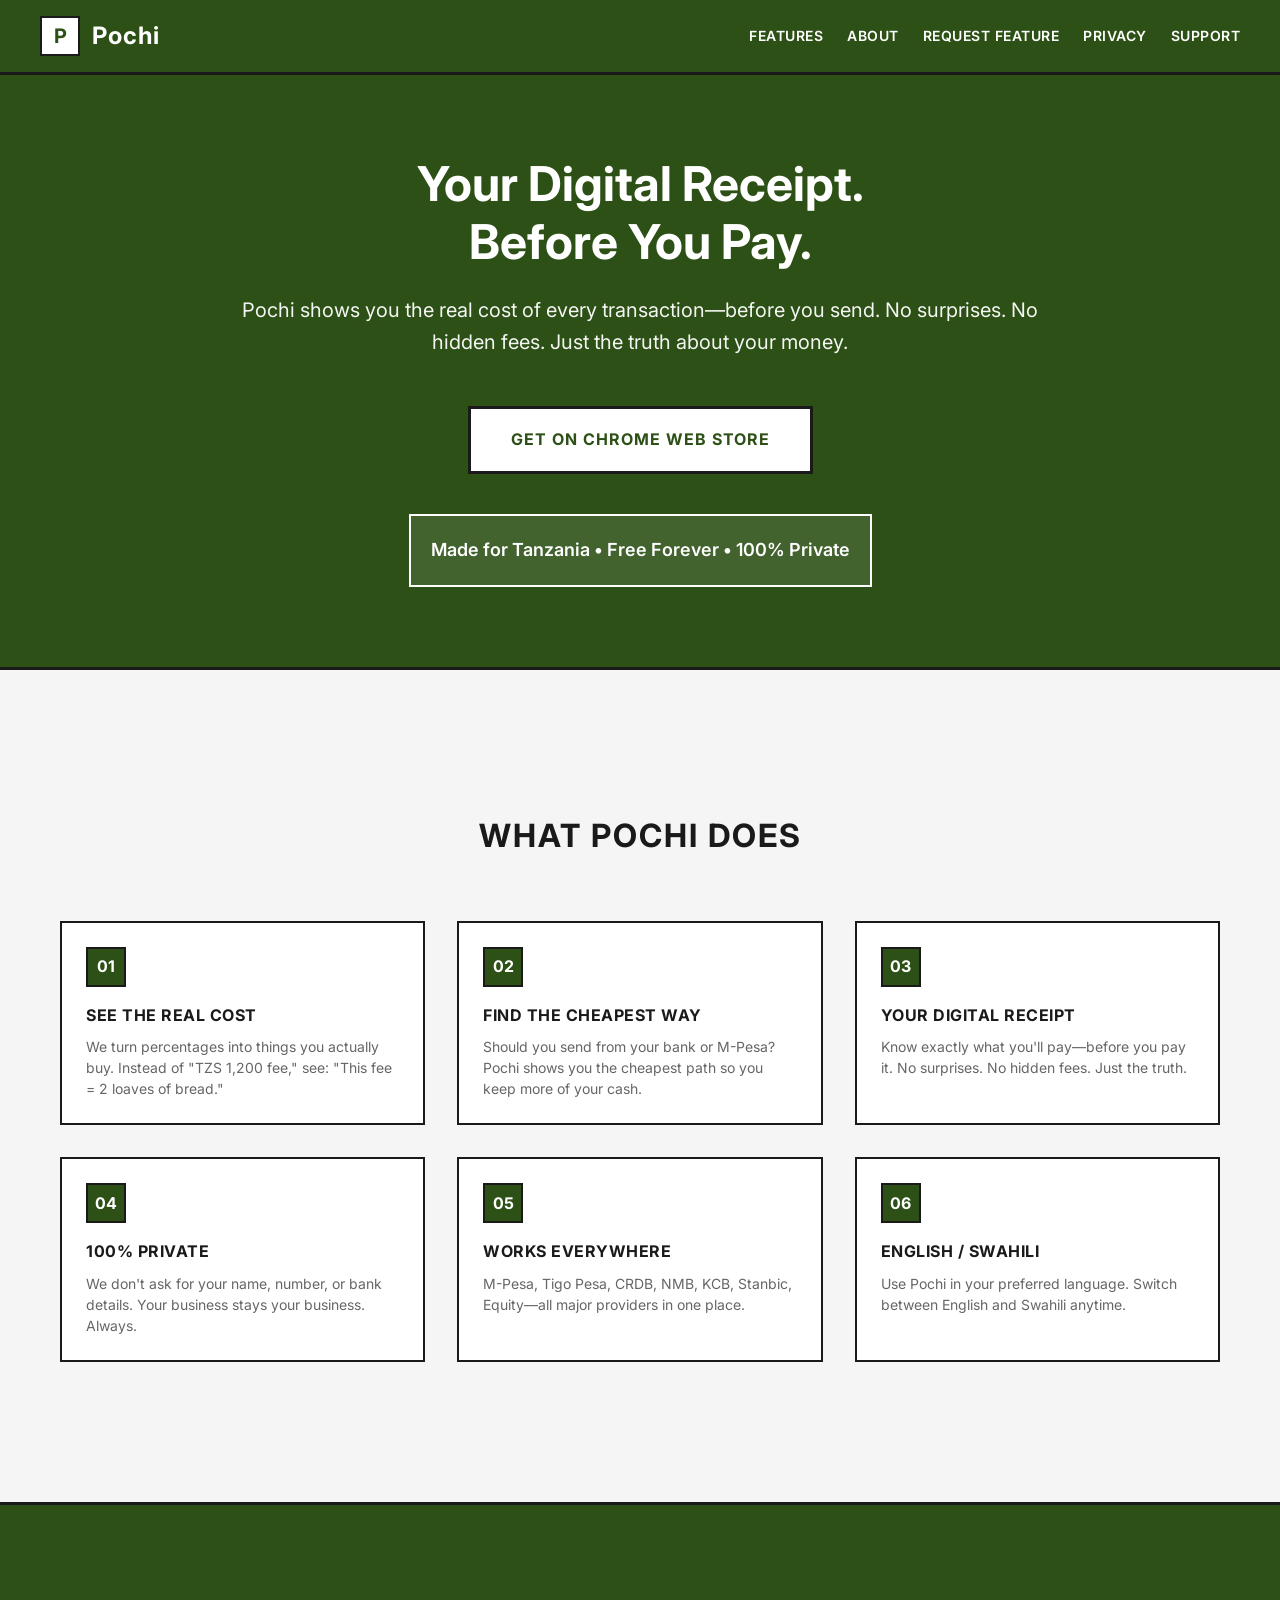
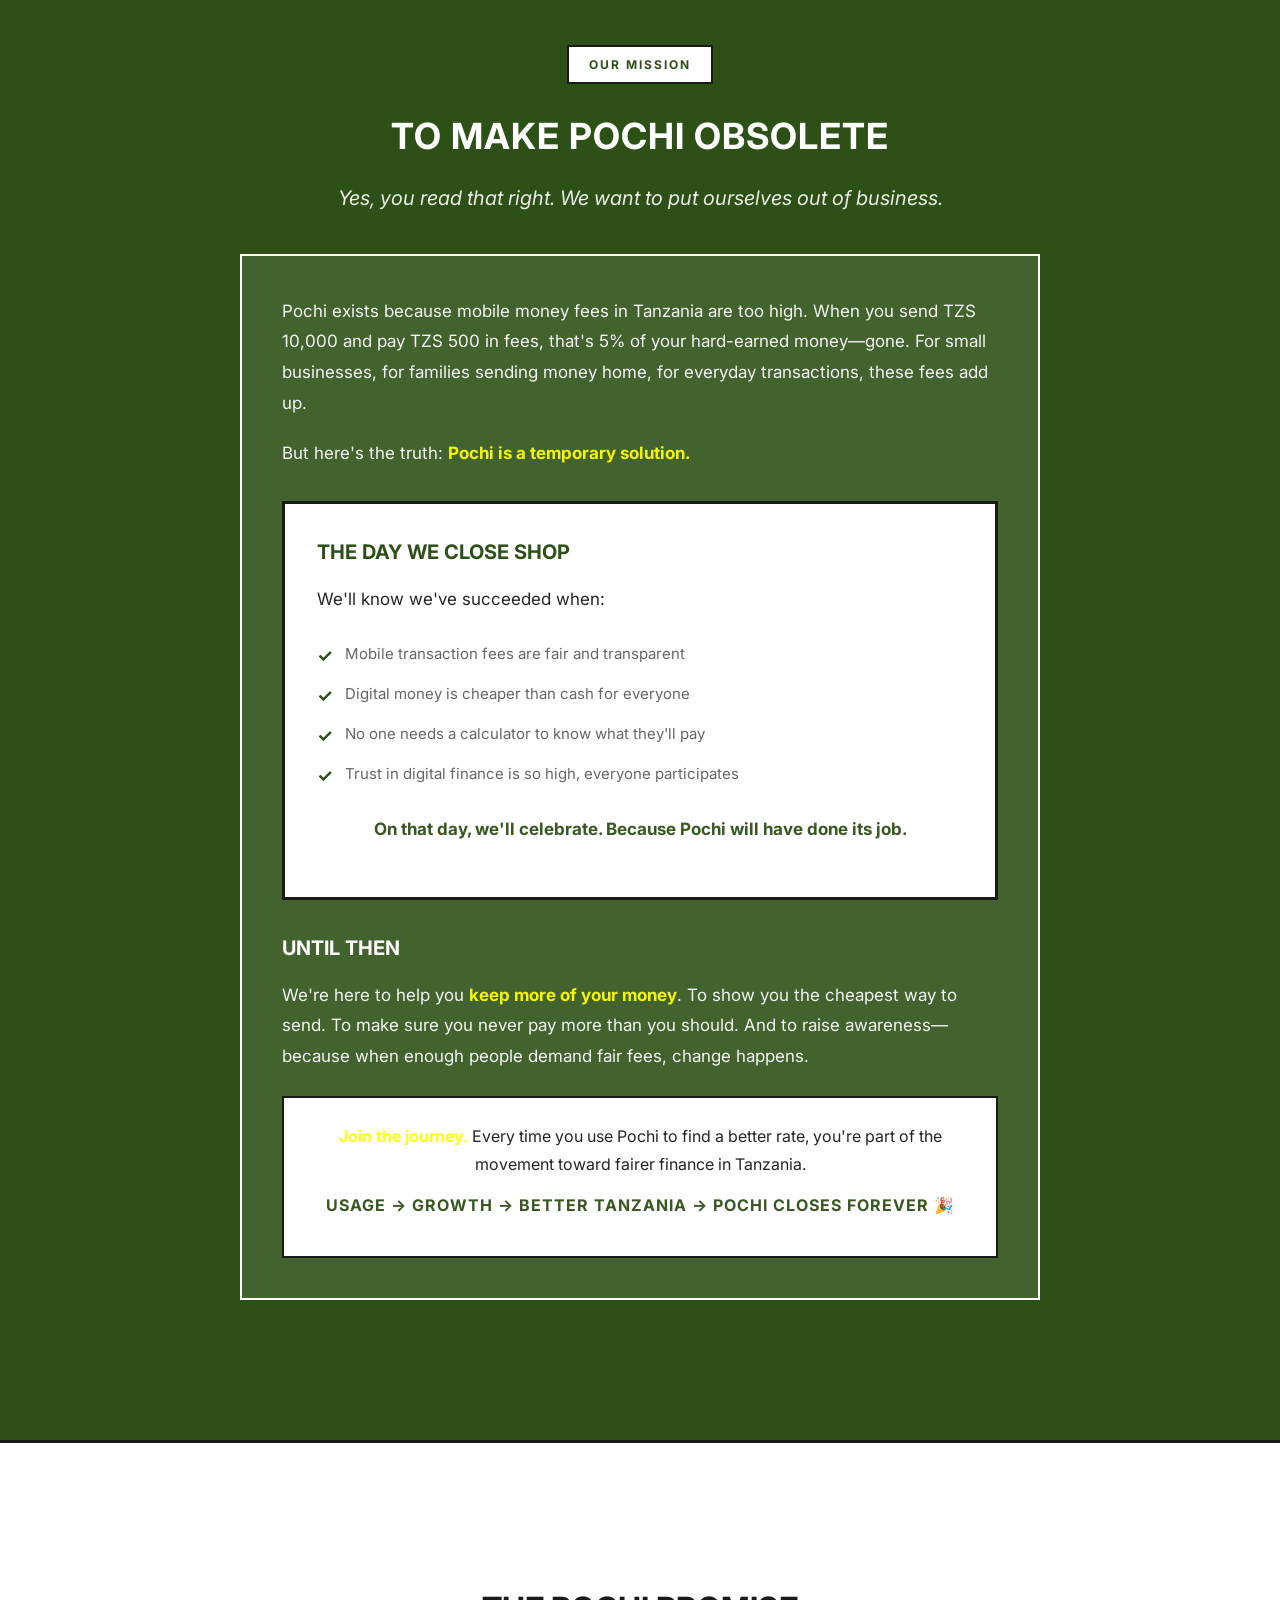
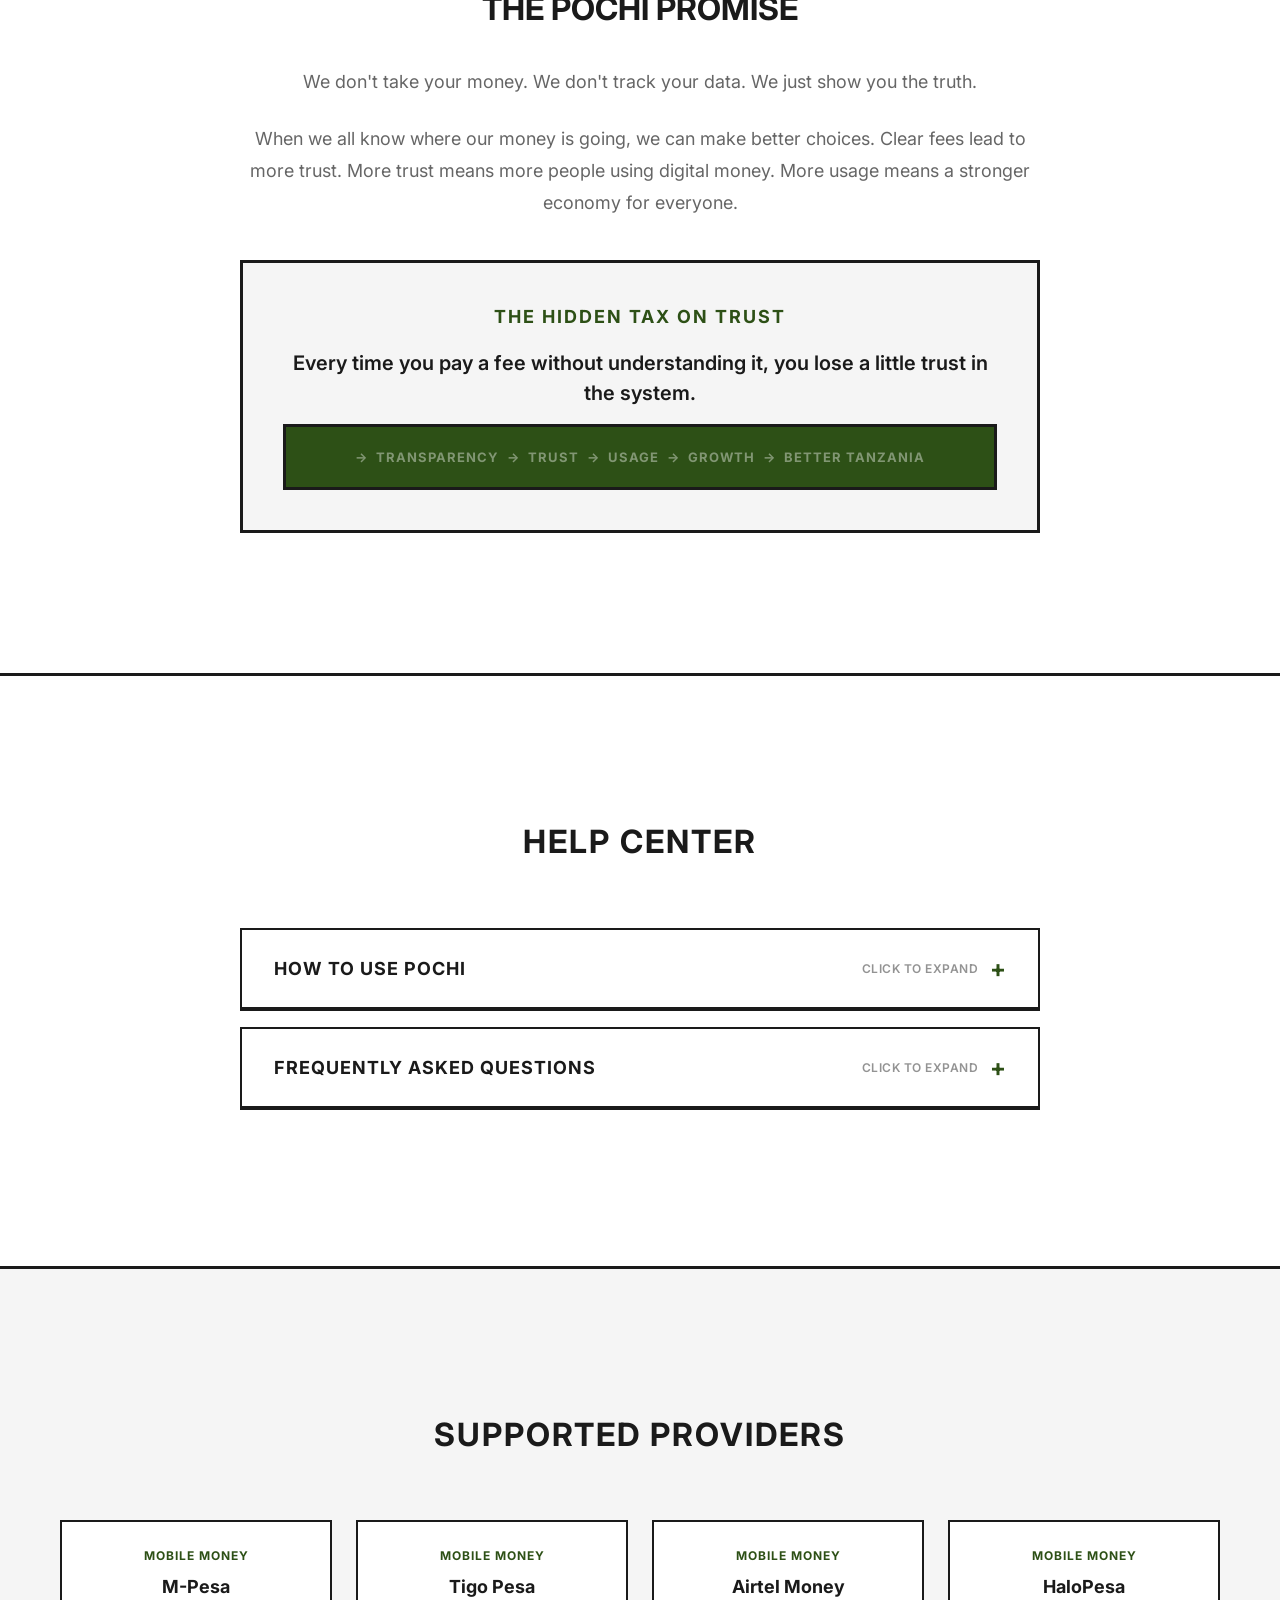
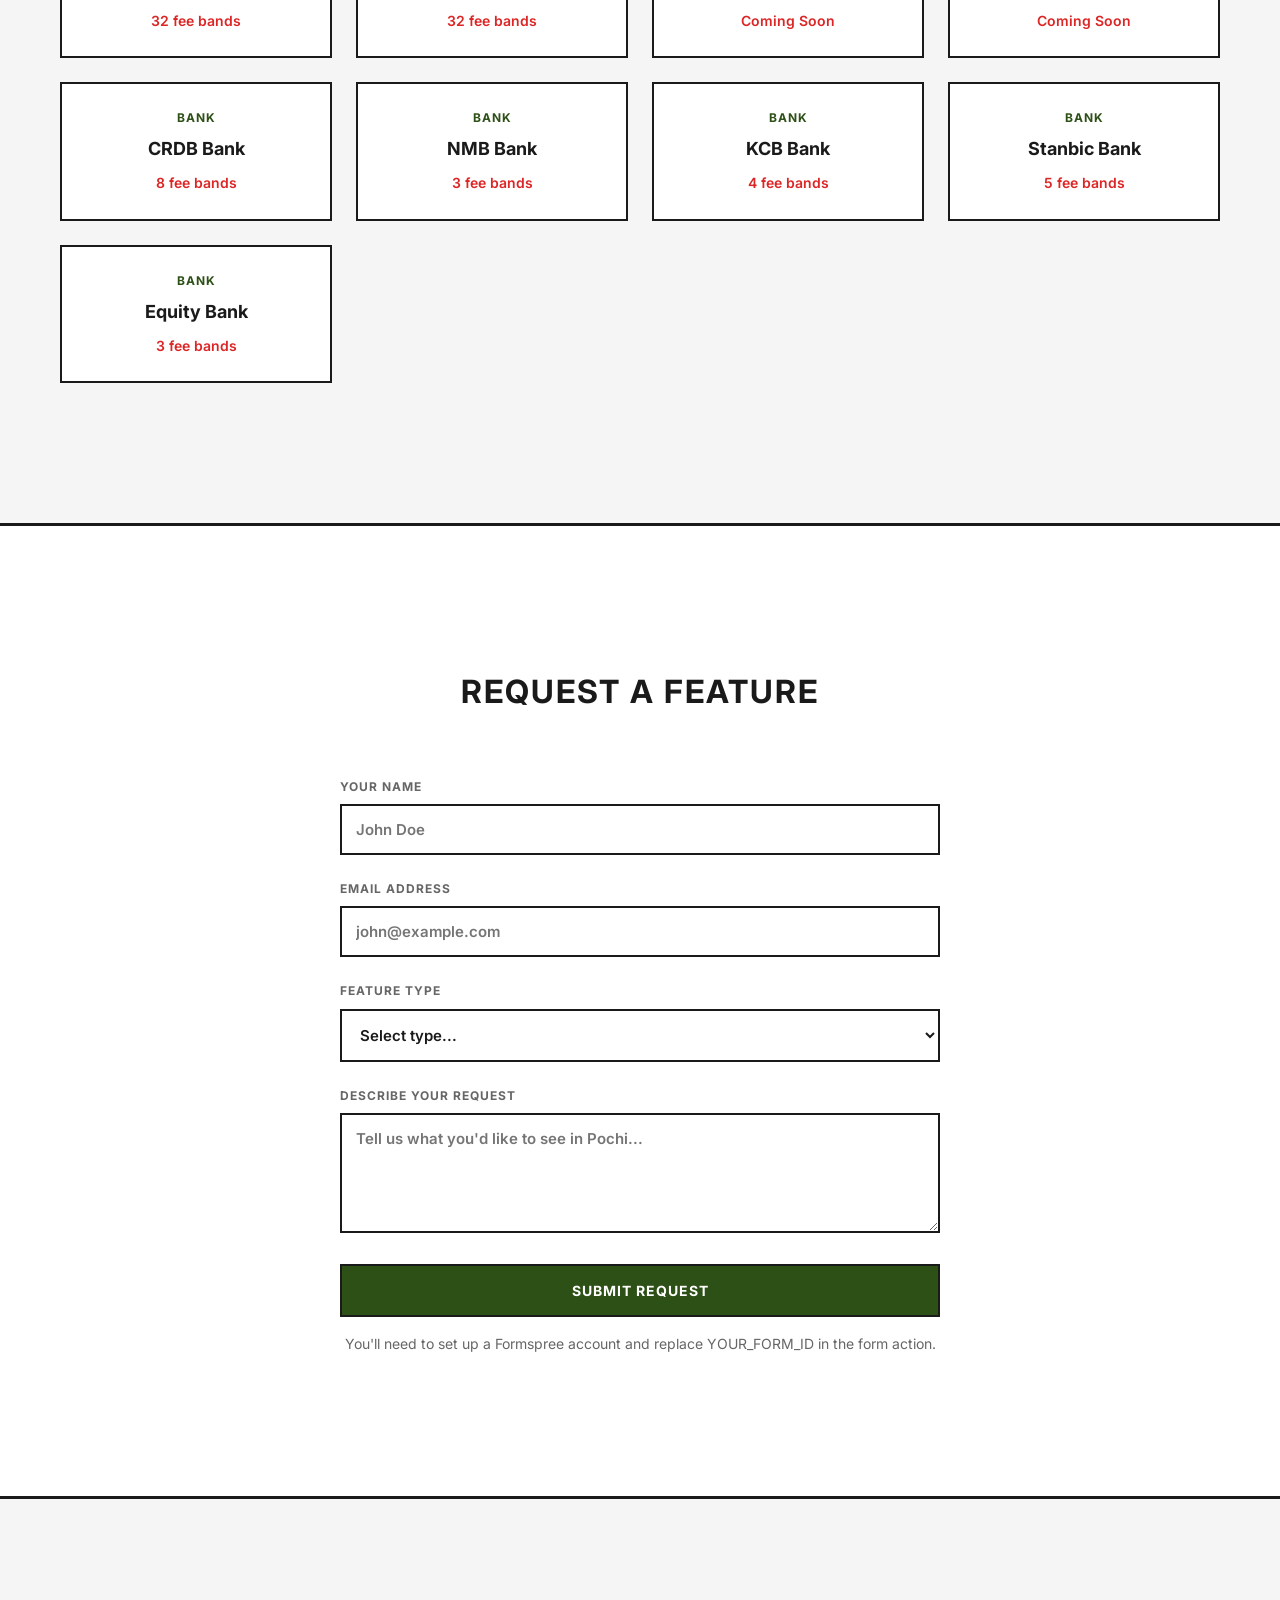
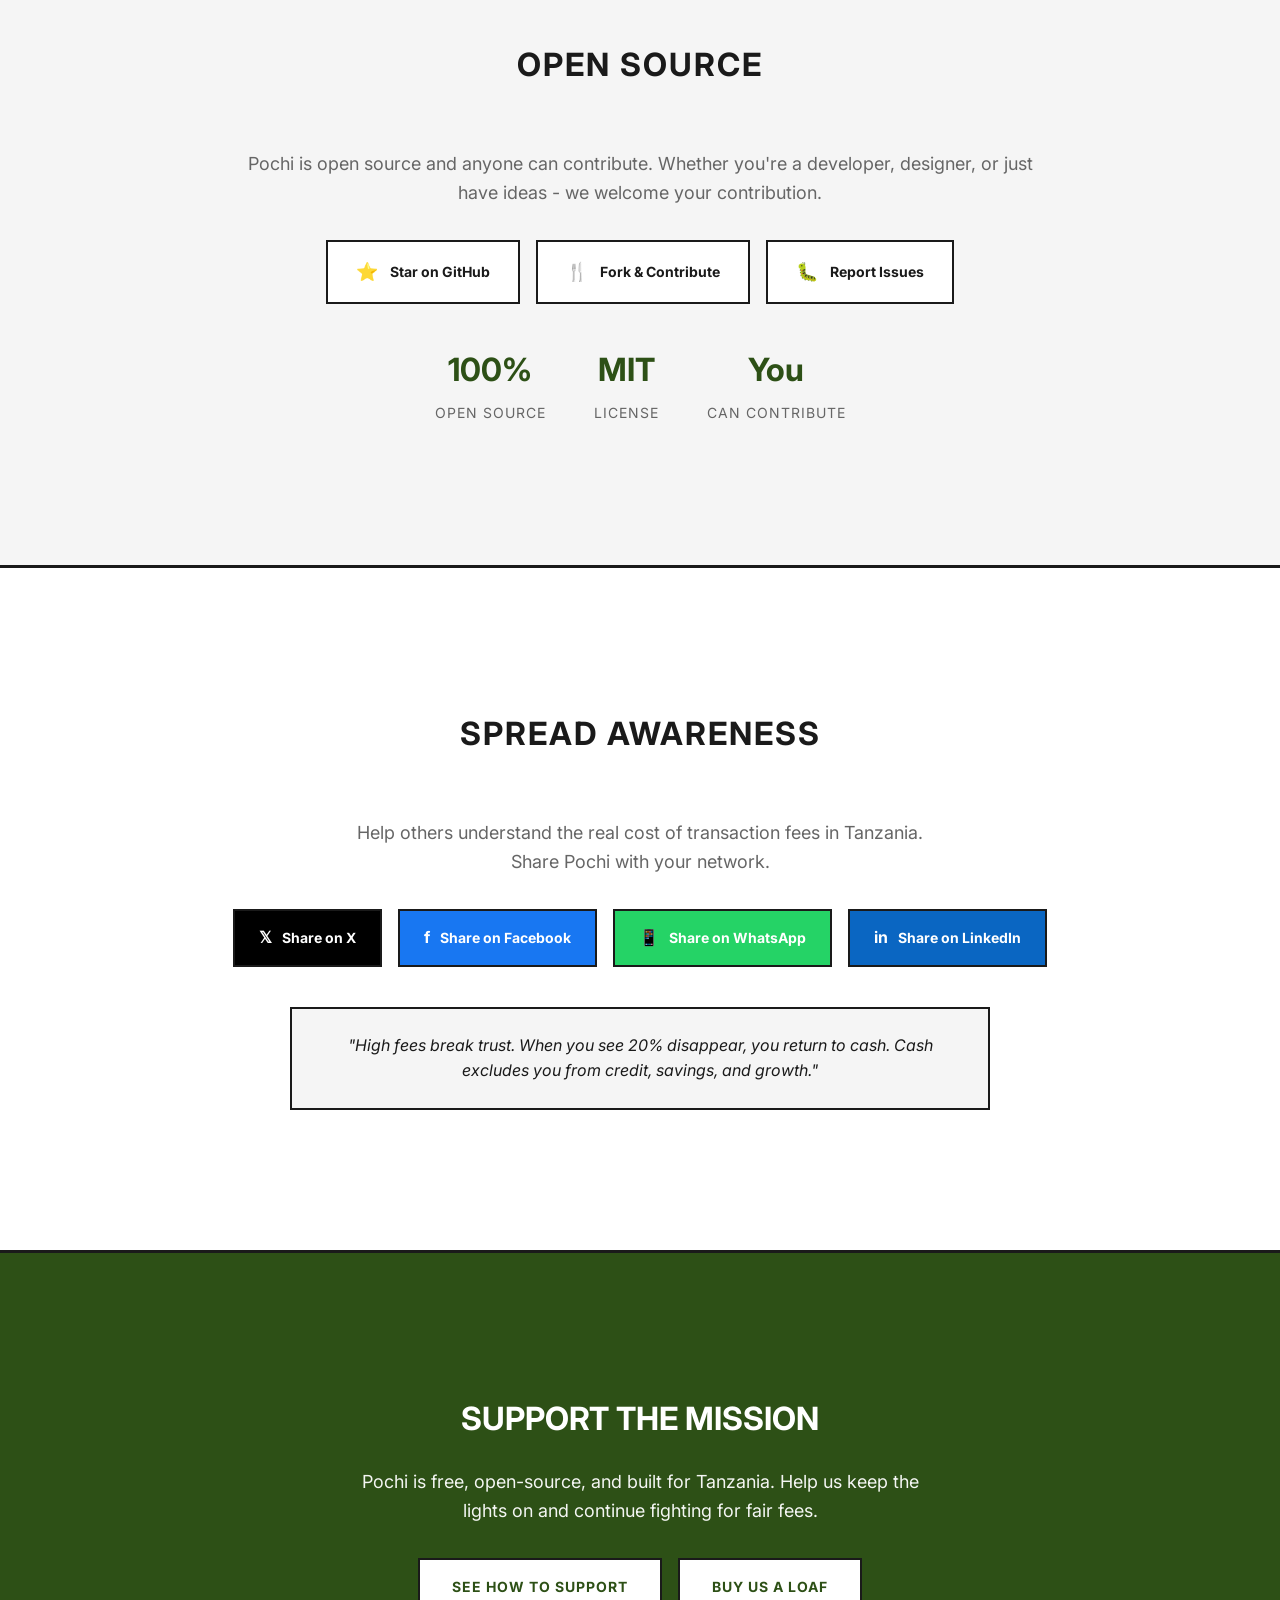
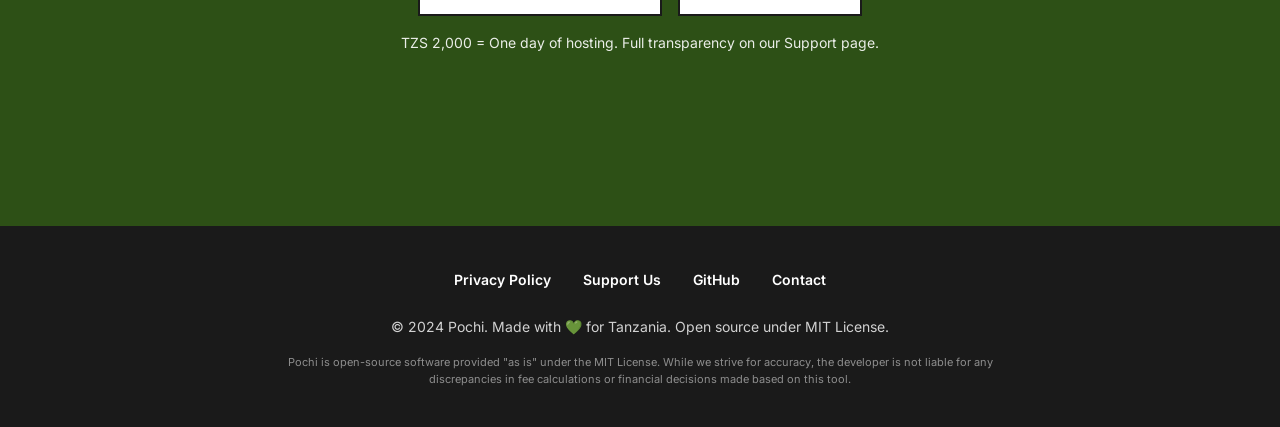
==== commit ae4901e7: "Revise Support Section to emphasize mission and transparency, update support options" ====
--- a/website/index.html
+++ b/website/index.html
@@ -405,15 +405,16 @@
     </div>
   </section>
 
-  <!-- Support Section -->
+  <!-- Support Teaser Section -->
   <section class="support" id="support">
     <div class="container">
-      <h2>Support Pochi</h2>
-      <p>Pochi is free and open-source. Your support helps us add more providers, improve features, and keep the extension updated.</p>
+      <h2>Support the Mission</h2>
+      <p>Pochi is free, open-source, and built for Tanzania. Help us keep the lights on and continue fighting for fair fees.</p>
       <div class="support-buttons">
-        <a href="https://www.buymeacoffee.com/pochi" class="support-btn" target="_blank">☕ Buy Us Kahawa 😊</a>
-        <a href="https://github.com/Baberre11/Pochi" class="support-btn" target="_blank">⭐ Star on GitHub</a>
-      </div>
+        <a href="support.html" class="support-btn">See How to Support</a>
+        <a href="https://www.buymeacoffee.com/pochi" class="support-btn secondary" target="_blank">Buy Us a Loaf</a>
+      </div>
+      <p style="margin-top: 16px; font-size: 14px; opacity: 0.9;">TZS 2,000 = One day of hosting. Full transparency on our Support page.</p>
     </div>
   </section>
 
@@ -421,9 +422,9 @@
   <footer class="footer">
     <div class="footer-links">
       <a href="privacy.html">Privacy Policy</a>
+      <a href="support.html">Support Us</a>
       <a href="https://github.com/Baberre11/Pochi">GitHub</a>
       <a href="#request">Contact</a>
-      <a href="#support">Support</a>
     </div>
     <div class="footer-copyright">
       © 2024 Pochi. Made with 💚 for Tanzania. Open source under MIT License.
